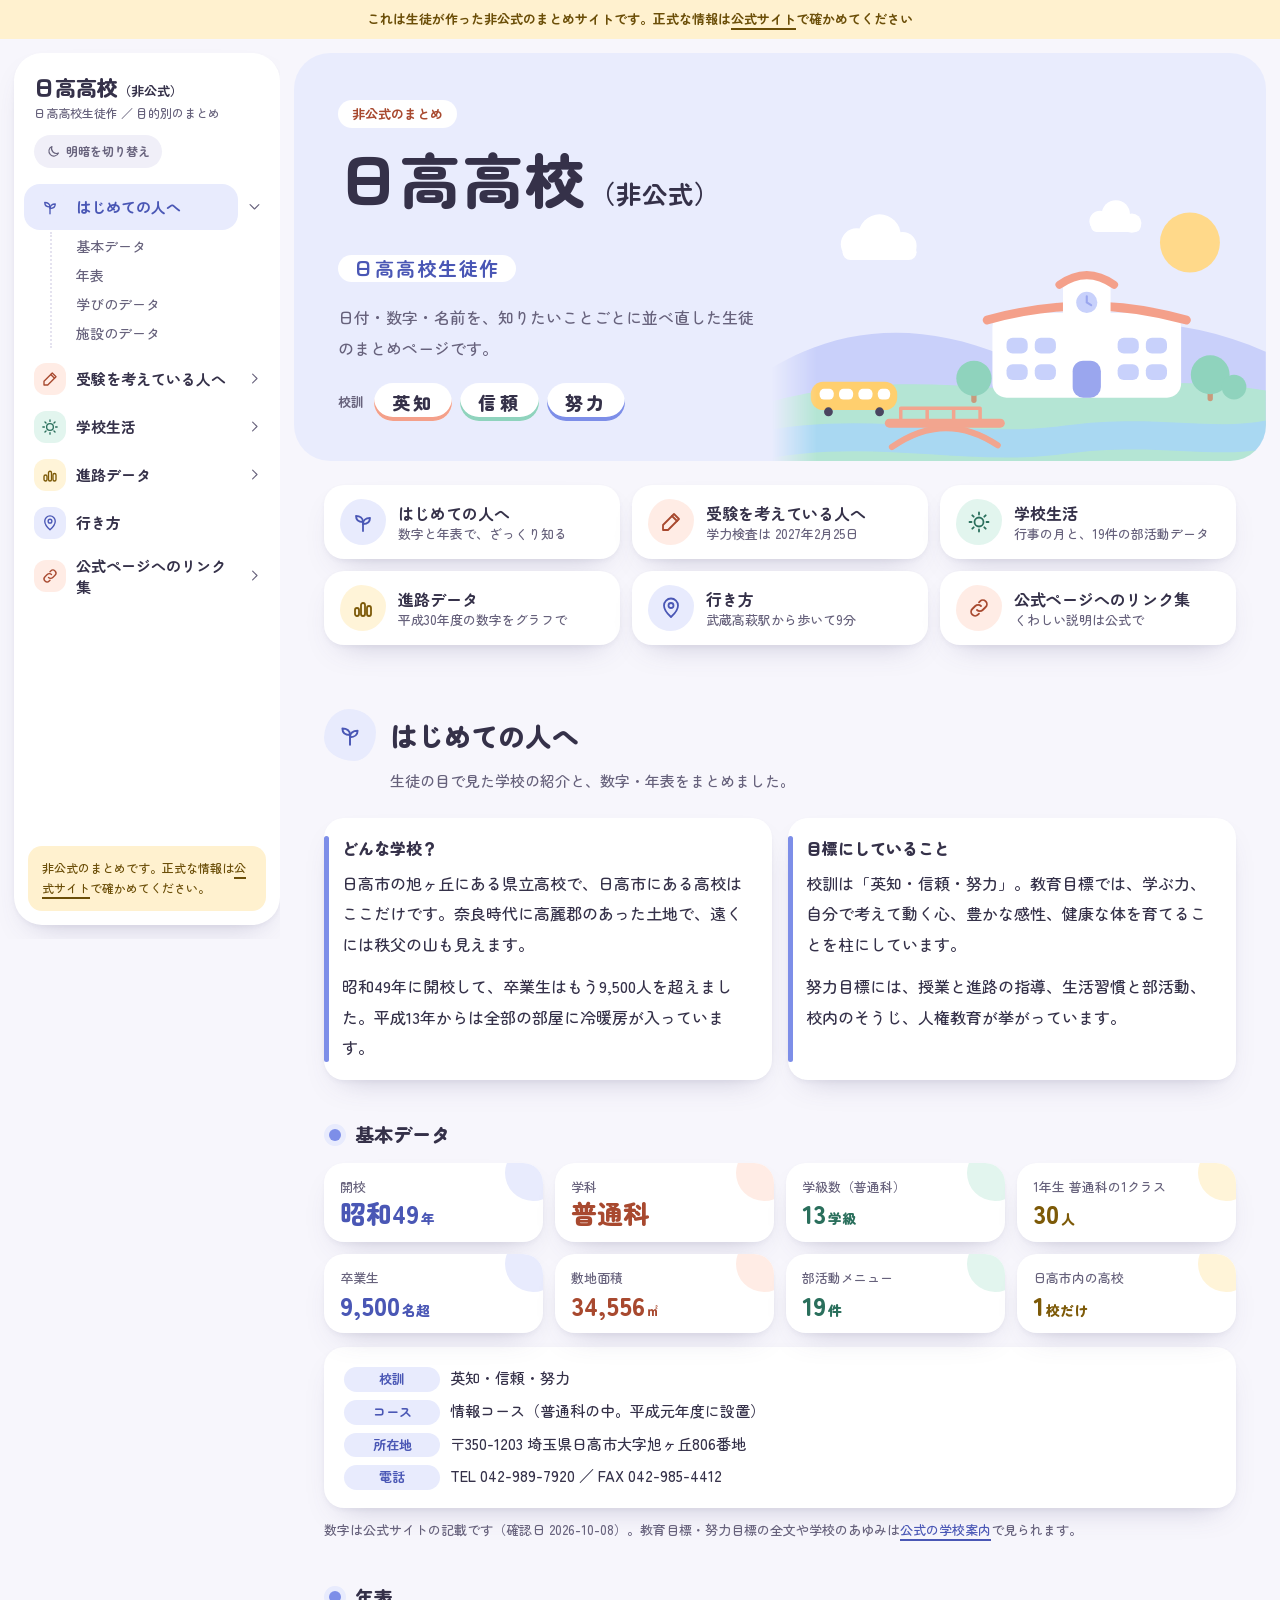
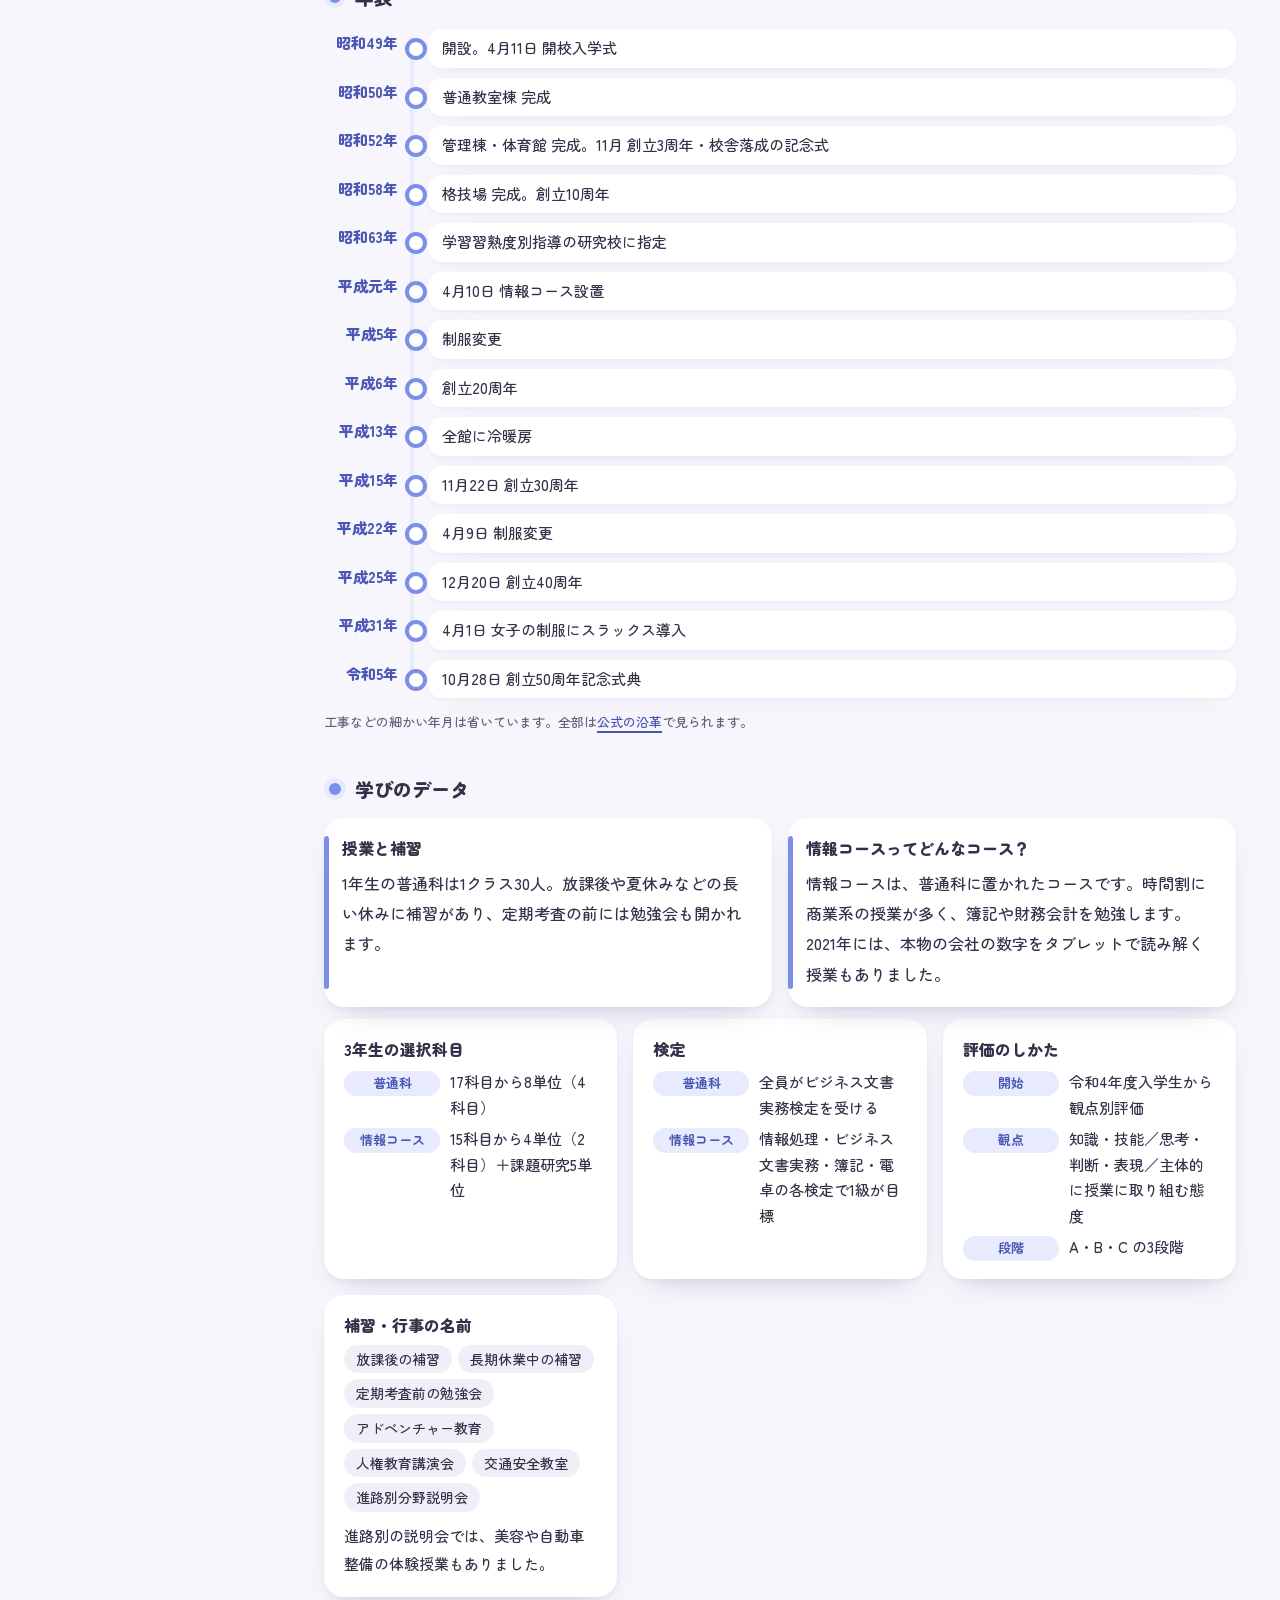
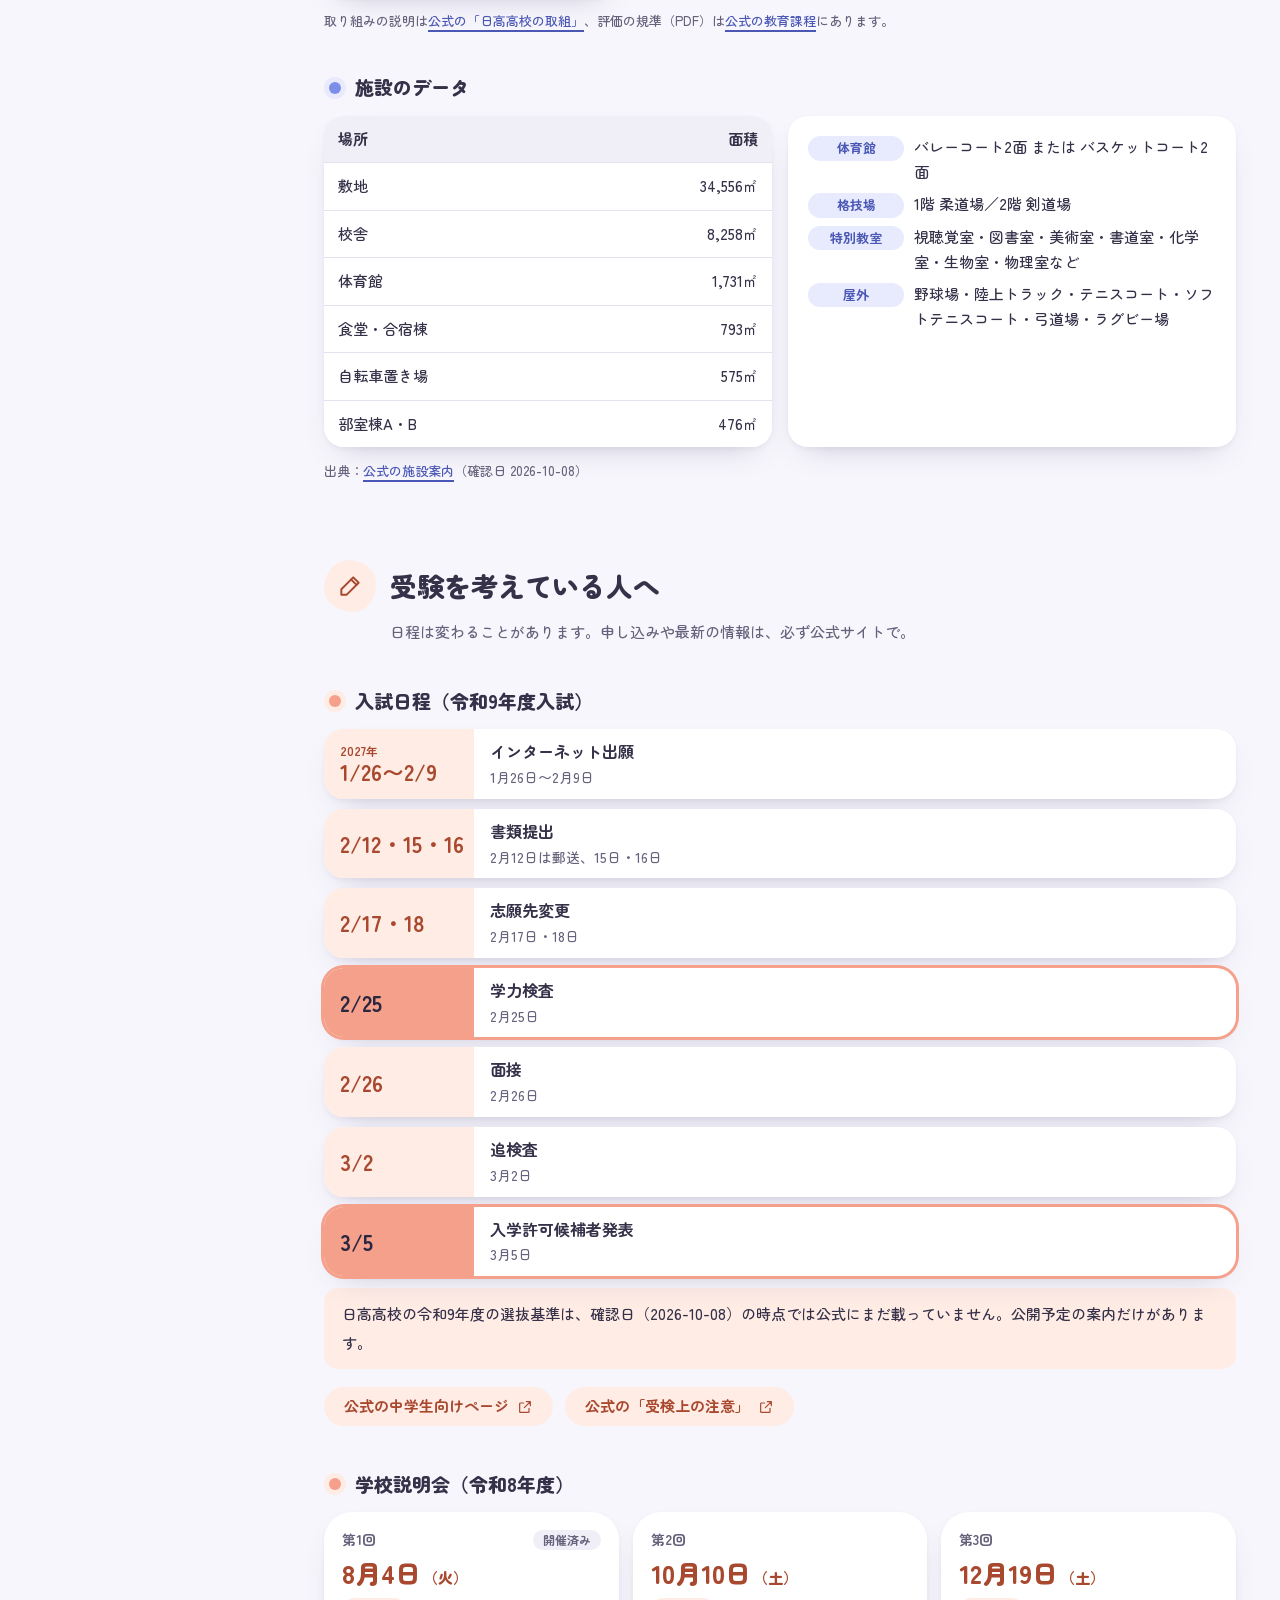
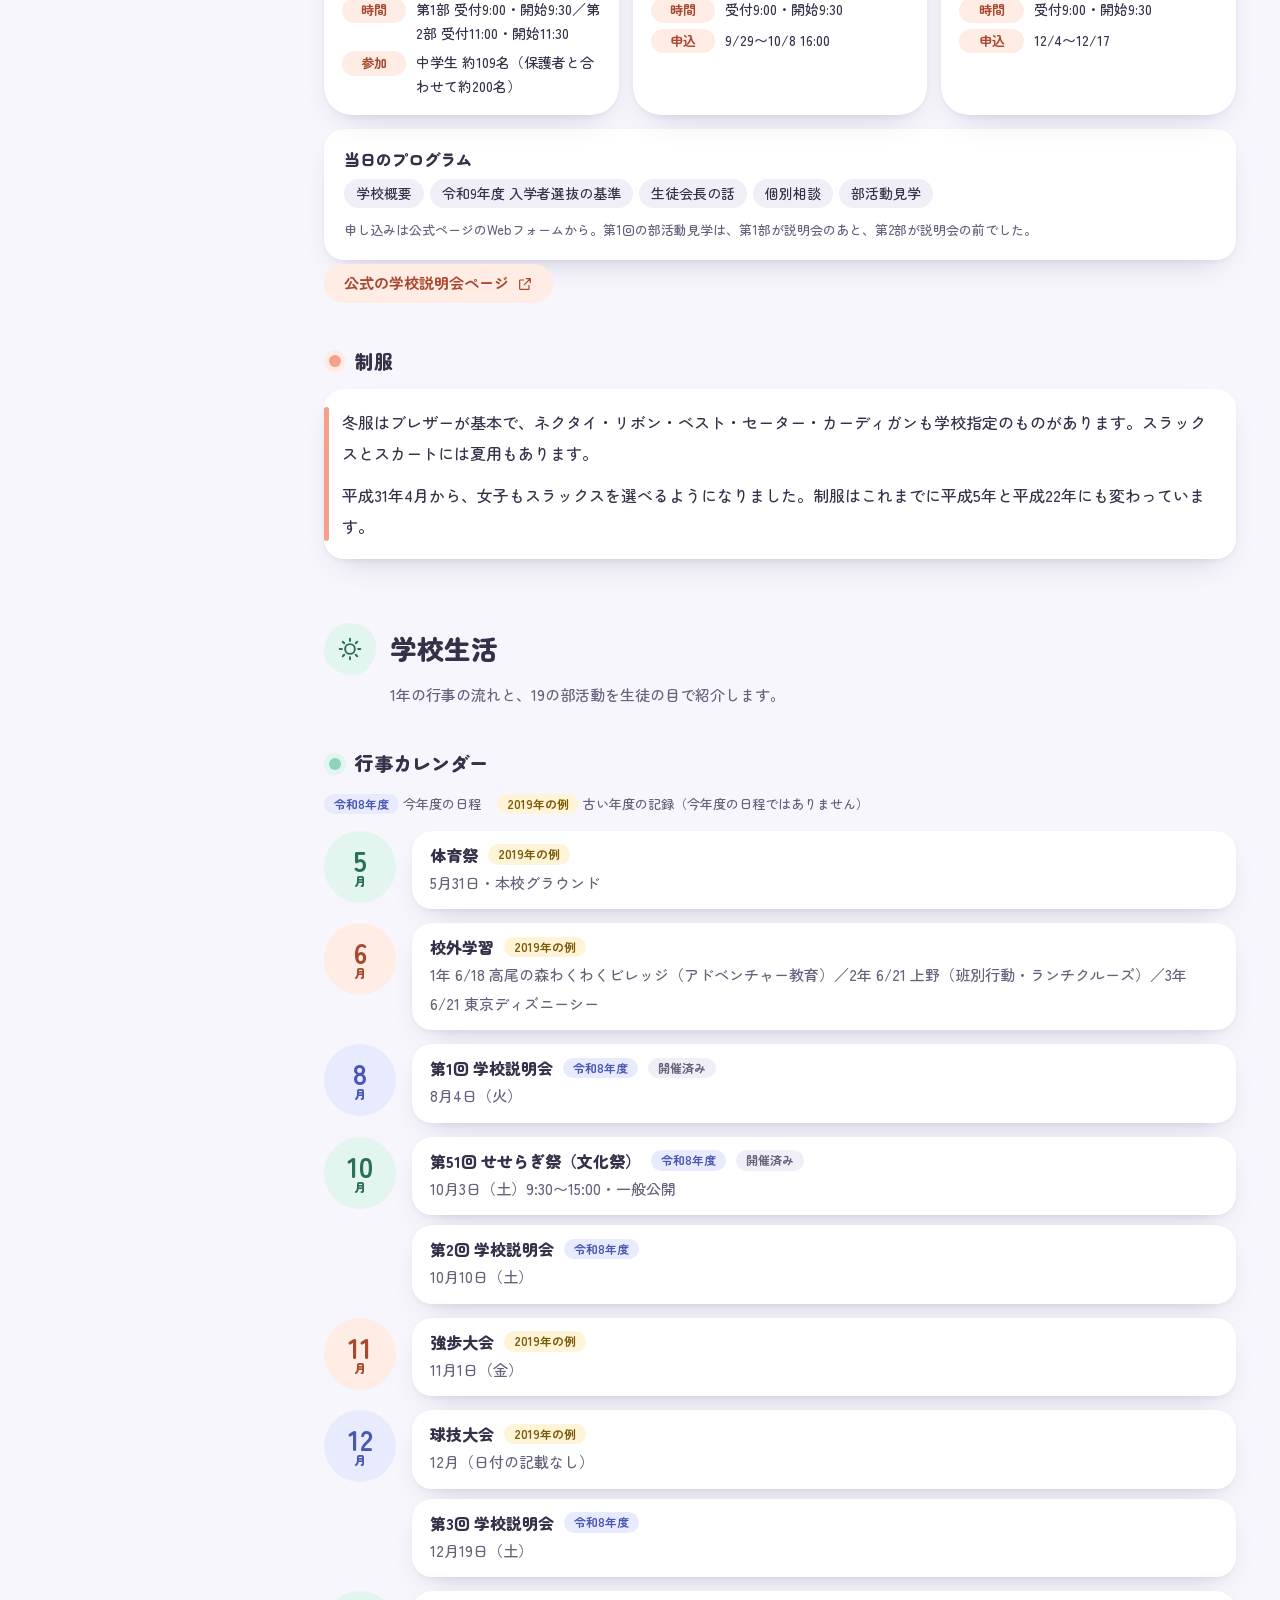
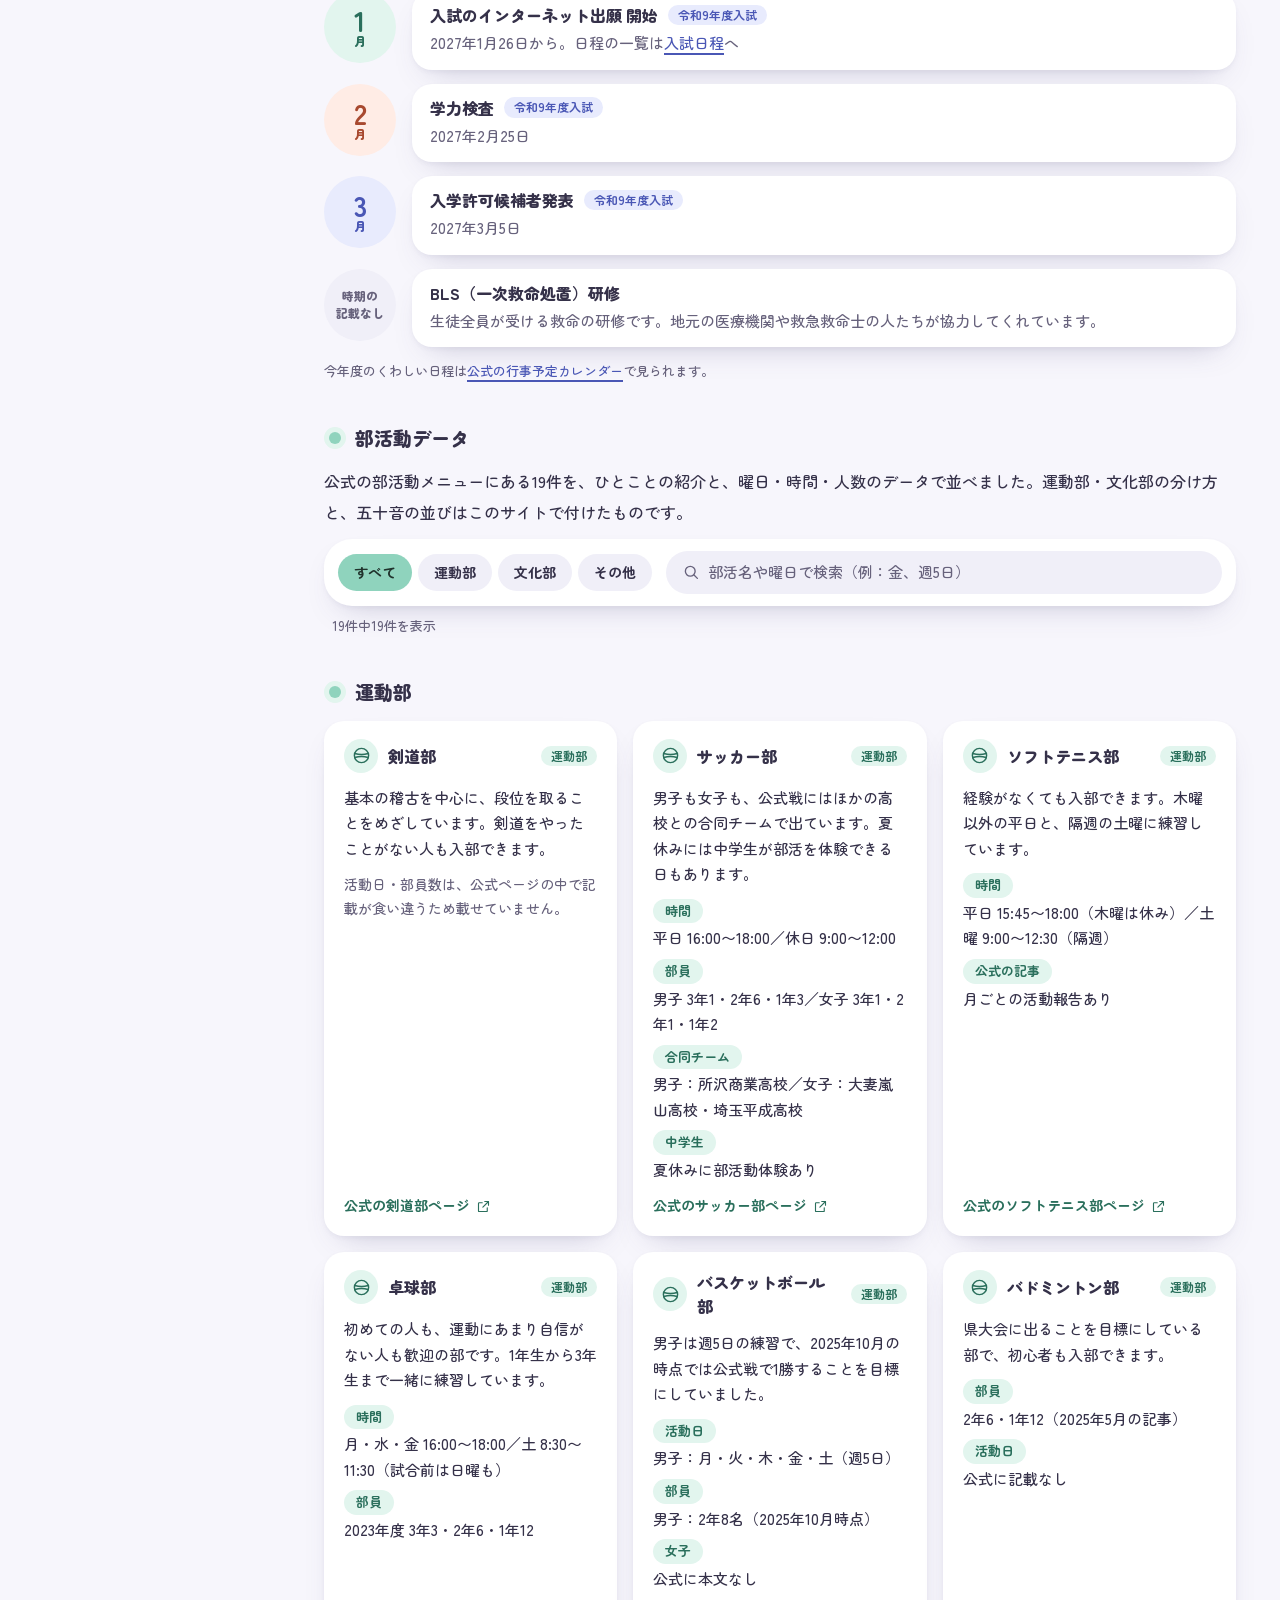
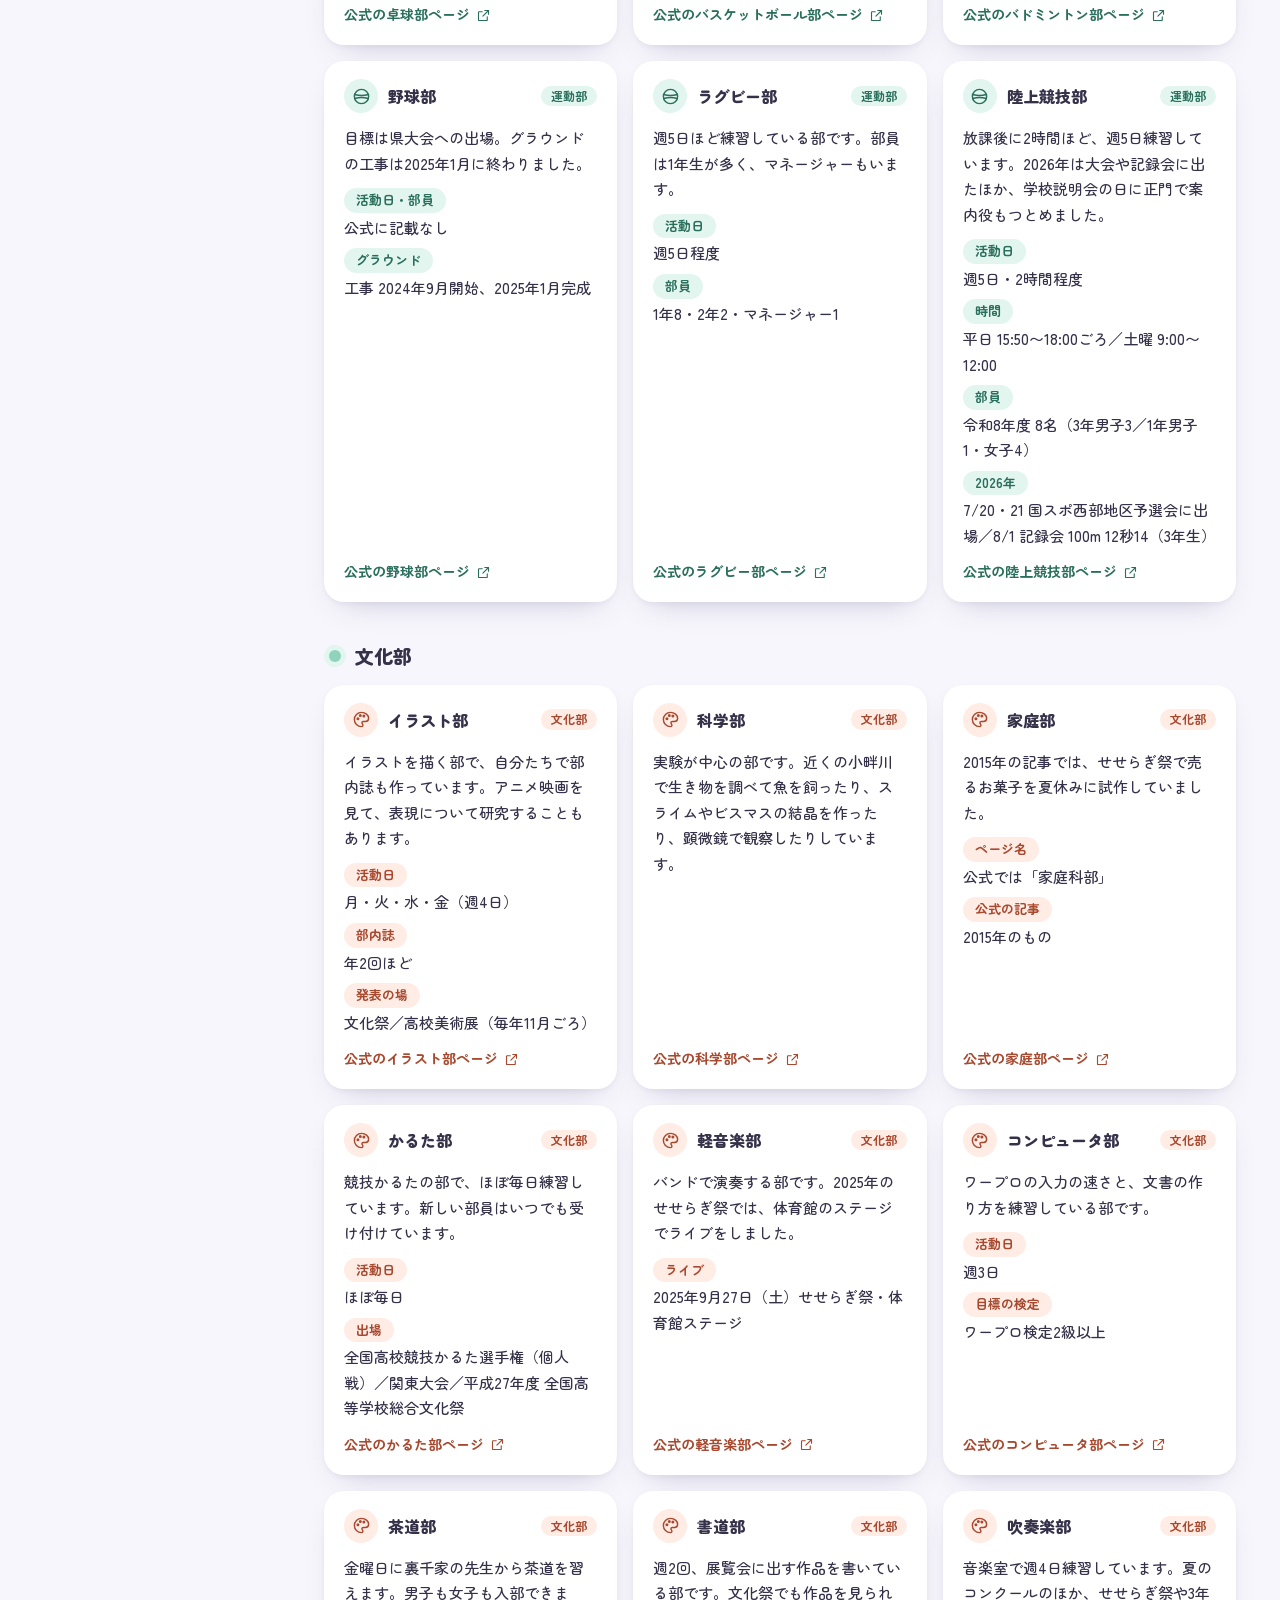
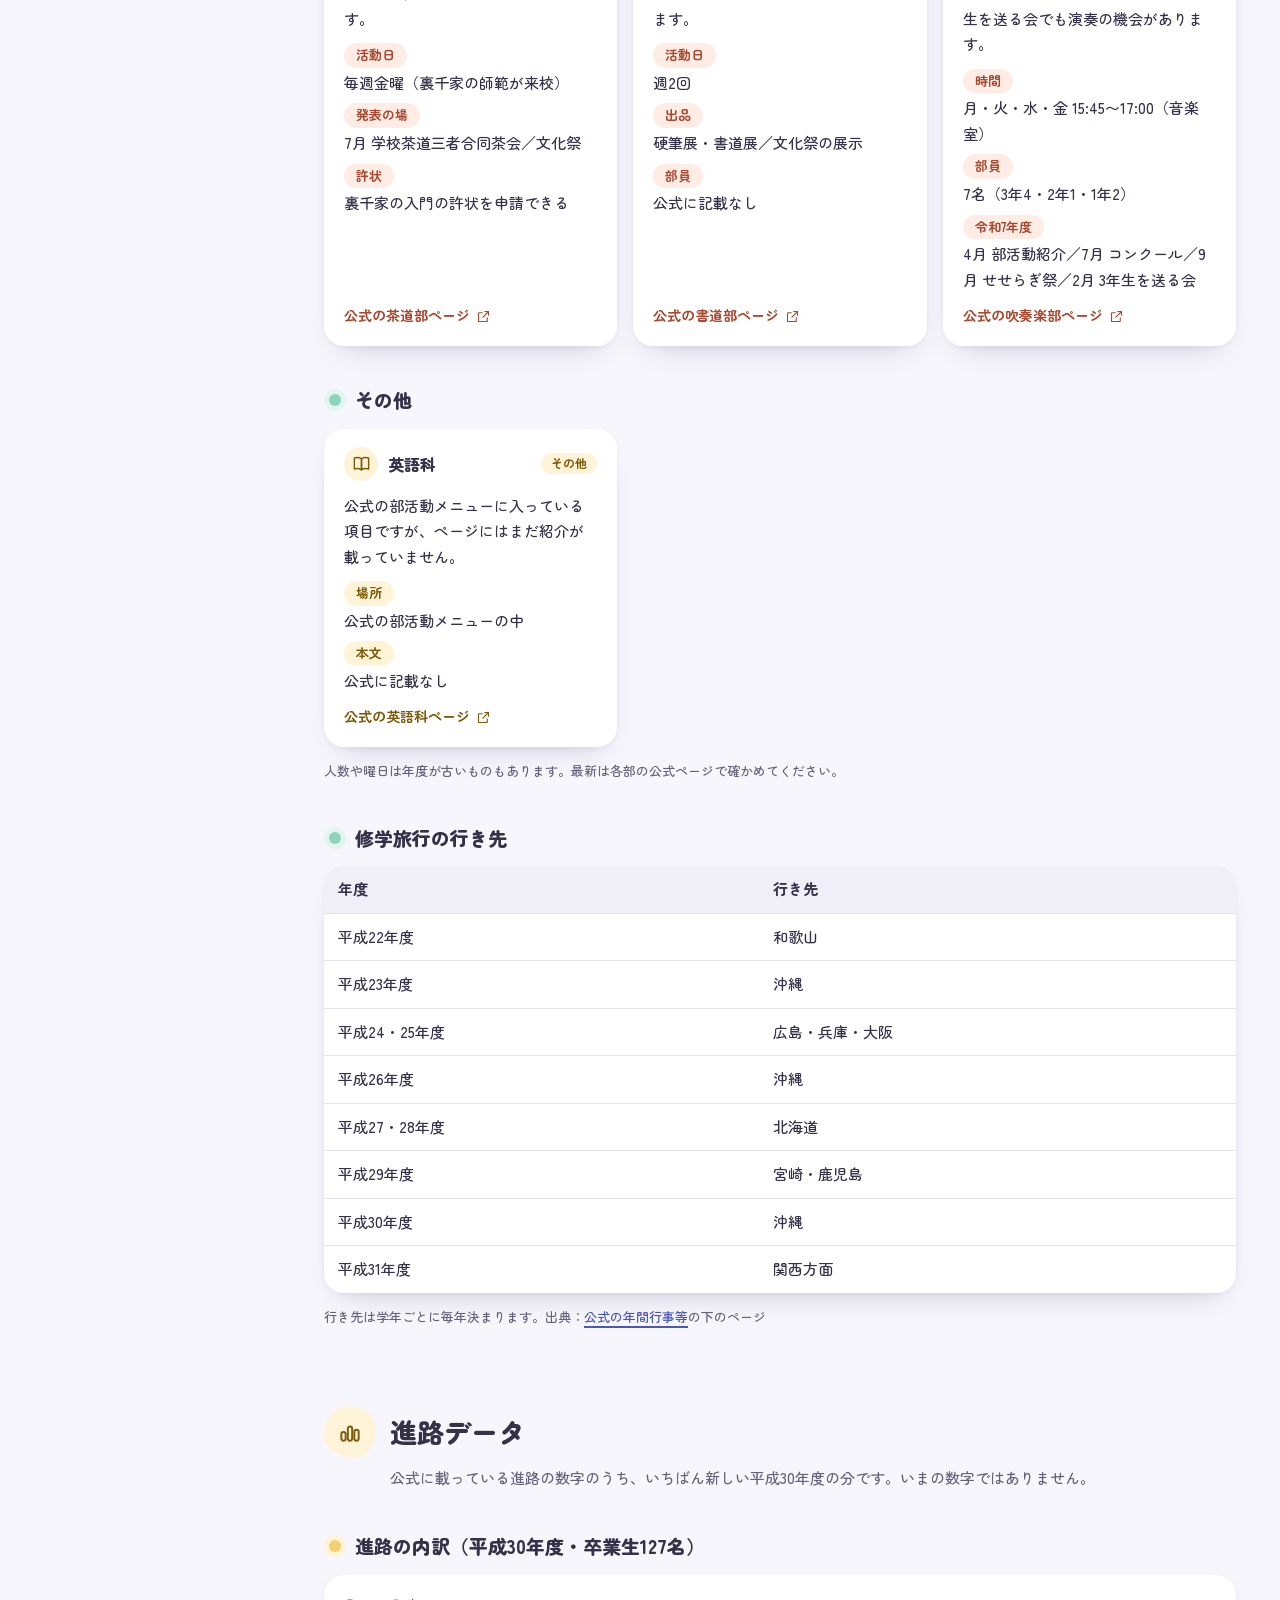
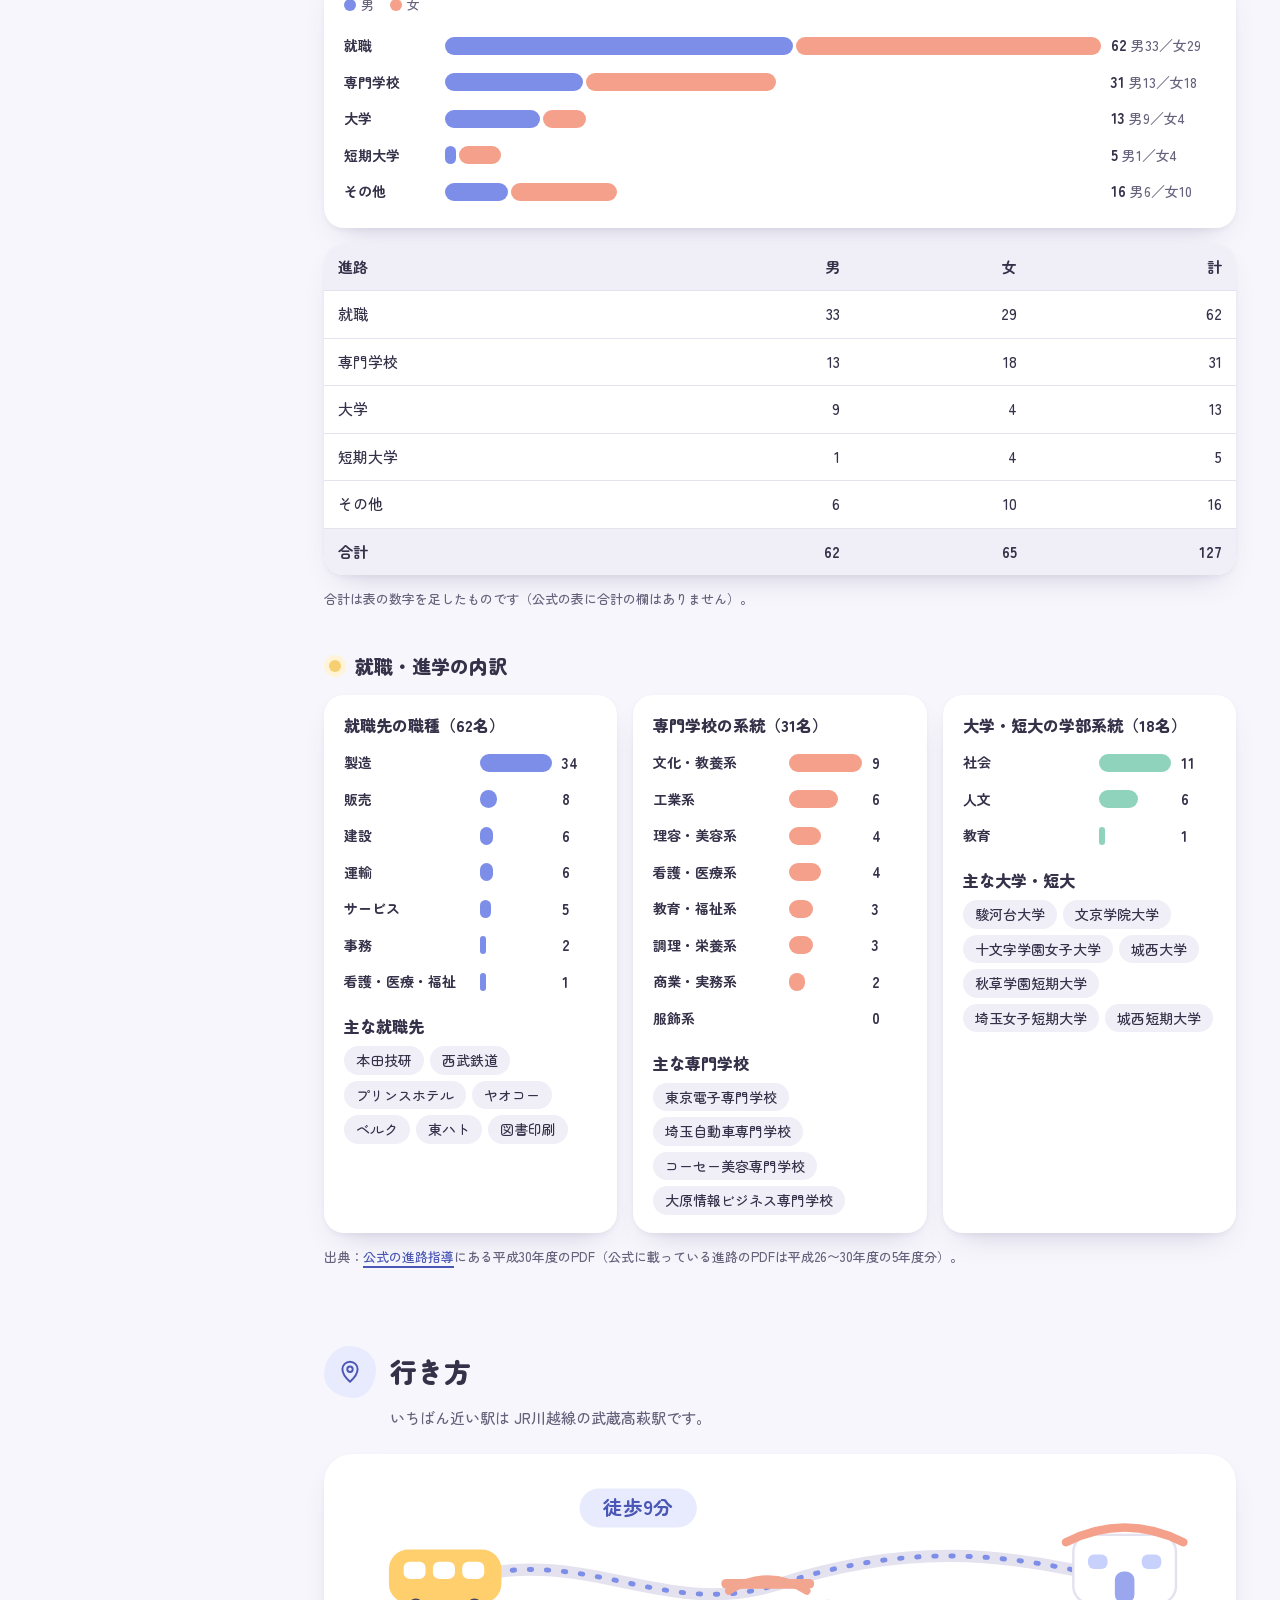
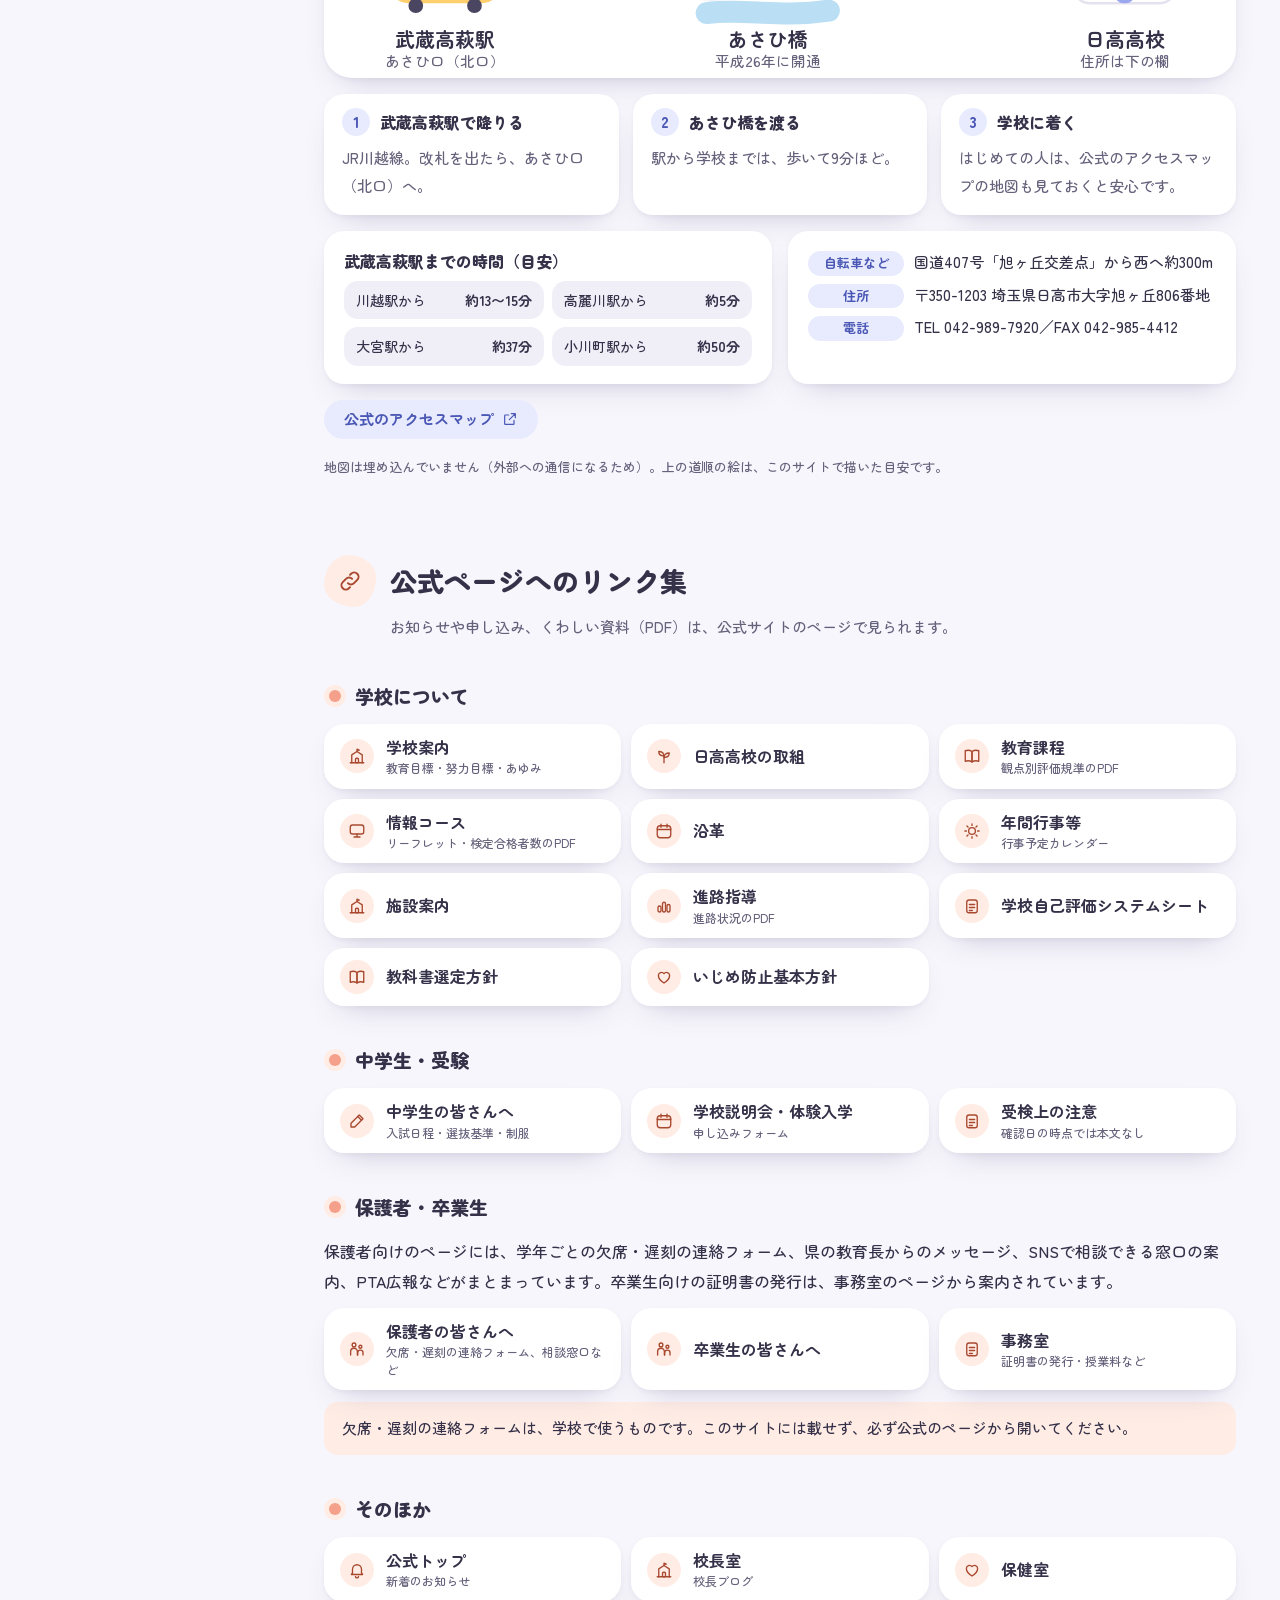
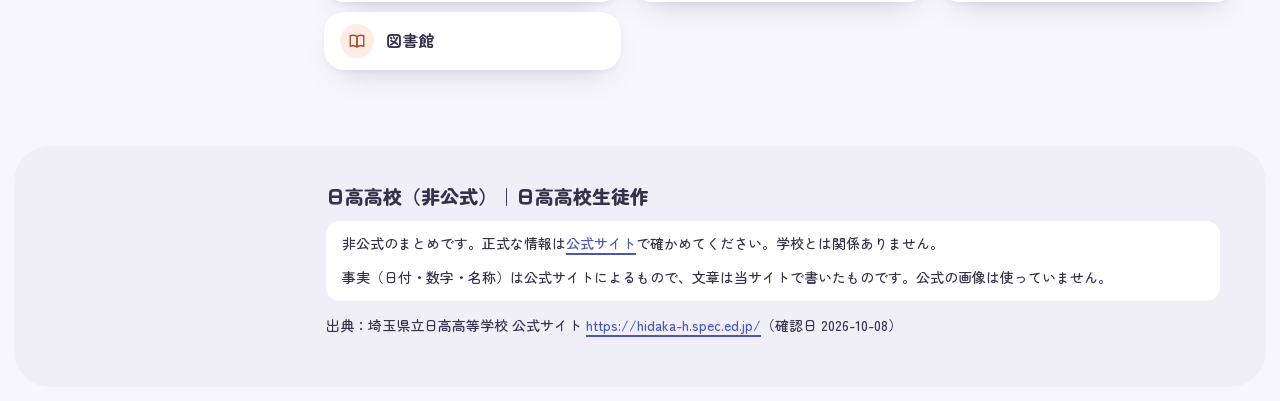
==== index.html @ 39a32fe1 "日高高校（非公式）サイトを公開" ====
<!DOCTYPE html>
<html lang="ja">
<head>
<meta charset="utf-8">
<meta name="viewport" content="width=device-width, initial-scale=1">
<title>日高高校（非公式）｜日高高校生徒作</title>
<meta name="description" content="埼玉県立日高高校について、生徒が公表されている情報（日付・数字・名称）をもとにまとめた非公式サイトです。入試日程・学校説明会・行事・部活動・進路・行き方。正式な情報は公式サイトをご覧ください。">
<meta property="og:title" content="日高高校（非公式）｜日高高校生徒作">
<meta property="og:description" content="生徒が作った日高高校の非公式まとめサイト。正式な情報は公式サイトへ。">
<meta property="og:type" content="website">
<link rel="preconnect" href="https://fonts.googleapis.com">
<link rel="preconnect" href="https://fonts.gstatic.com" crossorigin>
<link rel="stylesheet" href="https://fonts.googleapis.com/css2?family=Zen+Maru+Gothic:wght@500;700;900&display=swap">
<style>
:root {
  --bg: #f7f6fc;
  --surface: #ffffff;
  --surface-2: #f0eff8;
  --ink: #353149;
  --ink-soft: #67627c;
  --line: #e4e2ef;
  --peri: #7d8ee8;
  --peri-soft: #e8ebfd;
  --peri-deep: #4a57b5;
  --peach: #f4a08a;
  --peach-soft: #ffece5;
  --peach-deep: #a8492f;
  --mint: #8fd3bd;
  --mint-soft: #e2f5ee;
  --mint-deep: #2a6f5c;
  --butter: #f6cf72;
  --butter-soft: #fff4d8;
  --butter-deep: #7d5a08;
  --hero-bg: #e9ecfd;
  --notice-bg: #fff1cf;
  --notice-ink: #6b4e08;
  --il-sun: #ffd98a;
  --il-cloud: #ffffff;
  --il-hill2: #c9d0fa;
  --il-hill1: #b4e5d4;
  --il-school: #ffffff;
  --il-roof: #f4a08a;
  --il-window: #c8d1fb;
  --il-door: #9aa6ee;
  --il-water: #a9d8f2;
  --il-bridge: #f2a58f;
  --il-tree: #8fd3bd;
  --il-trunk: #c99a7c;
  --il-train: #ffcf6e;
  --il-line: #4a4560;
  --bar-a: #7d8ee8;
  --bar-b: #f4a08a;
  --shadow: 0 2px 4px rgba(74, 70, 120, .05), 0 14px 32px -18px rgba(74, 70, 120, .35);
  --r-lg: 28px;
  --r-md: 20px;
  --r-sm: 14px;
  --side-w: 280px;
  --maru: "Zen Maru Gothic", "Hiragino Maru Gothic ProN", "Hiragino Sans", "Yu Gothic UI", "Yu Gothic", Meiryo, sans-serif;
}
@media (prefers-color-scheme: dark) {
  :root:not([data-theme="light"]) {
    --bg: #1c1a26;
    --surface: #262332;
    --surface-2: #2f2c3d;
    --ink: #ece9f5;
    --ink-soft: #b3aec6;
    --line: #3b3750;
    --peri: #9aa7f5;
    --peri-soft: #2e3152;
    --peri-deep: #bcc4ff;
    --peach: #f0a892;
    --peach-soft: #43302d;
    --peach-deep: #ffbfac;
    --mint: #86ccb5;
    --mint-soft: #233d37;
    --mint-deep: #9fe2cc;
    --butter: #e9c46a;
    --butter-soft: #3e3622;
    --butter-deep: #f2d590;
    --hero-bg: #2a2a44;
    --notice-bg: #3e3622;
    --notice-ink: #f2d590;
    --il-sun: #f3e2a8;
    --il-cloud: #4a4766;
    --il-hill2: #3d4170;
    --il-hill1: #2f5a50;
    --il-school: #e9e6f5;
    --il-roof: #d98f7c;
    --il-window: #f6dc8c;
    --il-door: #7884cf;
    --il-water: #3c6d8c;
    --il-bridge: #d98f7c;
    --il-tree: #4f9a83;
    --il-trunk: #8d6b58;
    --il-train: #e2b75a;
    --il-line: #1c1a26;
    --bar-a: #9aa7f5;
    --bar-b: #f0a892;
    --shadow: 0 2px 4px rgba(0, 0, 0, .2), 0 14px 32px -18px rgba(0, 0, 0, .7);
  }
}
:root[data-theme="dark"] {
  --bg: #1c1a26;
  --surface: #262332;
  --surface-2: #2f2c3d;
  --ink: #ece9f5;
  --ink-soft: #b3aec6;
  --line: #3b3750;
  --peri: #9aa7f5;
  --peri-soft: #2e3152;
  --peri-deep: #bcc4ff;
  --peach: #f0a892;
  --peach-soft: #43302d;
  --peach-deep: #ffbfac;
  --mint: #86ccb5;
  --mint-soft: #233d37;
  --mint-deep: #9fe2cc;
  --butter: #e9c46a;
  --butter-soft: #3e3622;
  --butter-deep: #f2d590;
  --hero-bg: #2a2a44;
  --notice-bg: #3e3622;
  --notice-ink: #f2d590;
  --il-sun: #f3e2a8;
  --il-cloud: #4a4766;
  --il-hill2: #3d4170;
  --il-hill1: #2f5a50;
  --il-school: #e9e6f5;
  --il-roof: #d98f7c;
  --il-window: #f6dc8c;
  --il-door: #7884cf;
  --il-water: #3c6d8c;
  --il-bridge: #d98f7c;
  --il-tree: #4f9a83;
  --il-trunk: #8d6b58;
  --il-train: #e2b75a;
  --il-line: #1c1a26;
  --bar-a: #9aa7f5;
  --bar-b: #f0a892;
  --shadow: 0 2px 4px rgba(0, 0, 0, .2), 0 14px 32px -18px rgba(0, 0, 0, .7);
}
* { box-sizing: border-box; }
html { scroll-behavior: smooth; -webkit-text-size-adjust: 100%; }
body {
  margin: 0;
  background: var(--bg);
  color: var(--ink);
  font-family: var(--maru);
  font-weight: 500;
  line-height: 1.9;
  font-size: 16px;
  overflow-wrap: anywhere;
  overflow-x: hidden;
}
a { color: var(--peri-deep); text-underline-offset: 4px; text-decoration-thickness: 1.5px; }
a:focus-visible, button:focus-visible, input:focus-visible { outline: 3px solid var(--peri); outline-offset: 3px; border-radius: 10px; }
svg.i { width: 1em; height: 1em; flex: none; fill: none; stroke: currentColor; stroke-width: 1.8; stroke-linecap: round; stroke-linejoin: round; }
.sr { position: absolute; width: 1px; height: 1px; overflow: hidden; clip: rect(0 0 0 0); white-space: nowrap; }

/* 色の組（セクションごと） */
.tone-a { --t: var(--peri); --t-soft: var(--peri-soft); --t-deep: var(--peri-deep); }
.tone-b { --t: var(--peach); --t-soft: var(--peach-soft); --t-deep: var(--peach-deep); }
.tone-c { --t: var(--mint); --t-soft: var(--mint-soft); --t-deep: var(--mint-deep); }
.tone-d { --t: var(--butter); --t-soft: var(--butter-soft); --t-deep: var(--butter-deep); }

/* 非公式の帯 */
.notice { background: var(--notice-bg); color: var(--notice-ink); font-size: 13px; line-height: 1.6; padding: 9px 16px; text-align: center; font-weight: 700; }
.notice a { color: inherit; }

/* スマホの上部バー */
.topbar { display: none; position: sticky; top: 0; z-index: 40; background: var(--surface); color: var(--ink); align-items: center; gap: 10px; padding: 8px 16px; box-shadow: var(--shadow); border-radius: 0 0 20px 20px; }
.topbar .name { font-weight: 900; font-size: 17px; flex: 1; min-width: 0; white-space: nowrap; overflow: hidden; text-overflow: ellipsis; color: inherit; text-decoration: none; }
.menu-btn { display: inline-flex; align-items: center; gap: 6px; border: 0; background: var(--peri-soft); color: var(--peri-deep); border-radius: 999px; font: inherit; font-size: 14px; font-weight: 700; padding: 6px 14px; cursor: pointer; }
.menu-btn svg.i { width: 18px; height: 18px; }
.theme { flex: none; border: 0; background: var(--surface-2); color: var(--ink-soft); border-radius: 999px; font: inherit; font-size: 12px; font-weight: 700; padding: 5px 12px; cursor: pointer; display: inline-flex; align-items: center; gap: 5px; }
.theme svg.i { width: 15px; height: 15px; }

/* 全体の枠 */
.layout { display: grid; grid-template-columns: var(--side-w) minmax(0, 1fr); align-items: start; }

/* 左のメニュー */
.side { position: sticky; top: 0; height: 100vh; overflow-y: auto; padding: 14px 0 14px 14px; display: flex; flex-direction: column; scrollbar-width: thin; }
.side-in { background: var(--surface); border-radius: var(--r-lg); box-shadow: var(--shadow); display: flex; flex-direction: column; min-height: 100%; }
.side-head { padding: 20px 18px 12px 20px; display: flex; align-items: flex-start; gap: 10px; }
.side-head .home { flex: 1; color: var(--ink); text-decoration: none; line-height: 1.35; }
.side-head .home b { display: block; font-size: 21px; font-weight: 900; }
.side-head .home b small { font-size: 13px; font-weight: 700; }
.side-head .home span { font-size: 12px; color: var(--ink-soft); }
.side-close { display: none; border: 0; background: var(--surface-2); color: var(--ink); cursor: pointer; padding: 6px; border-radius: 999px; }
.side-close svg.i { width: 20px; height: 20px; }
.side-theme { padding: 0 20px 10px; }
.snav { padding: 4px 10px 16px; flex: 1; }
.snav ul { list-style: none; margin: 0; padding: 0; }
.grp { margin: 2px 0; }
.grp-row { display: flex; align-items: center; border-radius: 16px; }
.grp-row > a { flex: 1; display: flex; align-items: center; gap: 10px; padding: 7px 10px; color: var(--ink); text-decoration: none; font-weight: 700; font-size: 15px; border-radius: 16px; line-height: 1.4; }
.grp-row > a .dot { width: 32px; height: 32px; border-radius: 12px; display: grid; place-items: center; background: var(--t-soft); color: var(--t-deep); flex: none; }
.grp-row > a .dot svg.i { width: 18px; height: 18px; }
.grp-row > a:hover { background: var(--surface-2); }
.grp.cur > .grp-row > a { background: var(--surface-2); }
.grp .grp-row > a.on { background: var(--t-soft); color: var(--t-deep); }
.tg { flex: none; width: 32px; height: 32px; display: grid; place-items: center; border: 0; background: transparent; color: var(--ink-soft); cursor: pointer; border-radius: 999px; }
.tg:hover { background: var(--surface-2); }
.tg svg.i { width: 15px; height: 15px; transition: transform .2s; }
.tg[aria-expanded="true"] svg.i { transform: rotate(90deg); }
.sub { margin: 2px 0 8px 26px !important; padding-left: 12px !important; border-left: 2px dotted var(--line); }
.sub[hidden] { display: none; }
.sub a { display: block; padding: 4px 12px; font-size: 14px; color: var(--ink-soft); text-decoration: none; border-radius: 999px; line-height: 1.5; }
.sub a:hover { background: var(--surface-2); color: var(--ink); }
.sub a.on { background: var(--t-soft); color: var(--t-deep); font-weight: 700; }
.side-foot { margin: 0 14px 14px; padding: 12px 14px; font-size: 12px; color: var(--notice-ink); background: var(--notice-bg); border-radius: var(--r-sm); line-height: 1.7; }
.side-foot a { color: inherit; }
.scrim { display: none; }

/* ヒーロー */
.hero { margin: 14px 14px 0; background: var(--hero-bg); border-radius: 36px; position: relative; overflow: hidden; display: grid; grid-template-columns: minmax(0, 1fr) minmax(0, 1.05fr); align-items: end; gap: 8px; }
.hero-in { padding: 44px 0 40px 44px; position: relative; z-index: 1; }
.hero .chip { display: inline-flex; align-items: center; gap: 6px; background: var(--surface); color: var(--peach-deep); border-radius: 999px; padding: 2px 14px; font-weight: 700; font-size: 13px; margin: 0 0 14px; }
.hero h1 { margin: 0; font-size: clamp(36px, 5.4vw, 60px); line-height: 1.2; letter-spacing: .04em; font-weight: 900; }
.hero h1 small { font-size: .42em; font-weight: 700; letter-spacing: .04em; margin-left: .1em; }
.hero h1 .by { display: inline-block; font-size: clamp(15px, 1.9vw, 19px); font-weight: 700; letter-spacing: .1em; margin: 12px 0 0; padding: 2px 16px; border-radius: 999px; background: var(--surface); color: var(--peri-deep); }
.hero p.lead { margin: 16px 0 0; font-size: 16px; max-width: 26em; color: var(--ink-soft); }
.motto { display: flex; flex-wrap: wrap; align-items: center; gap: 8px; margin: 20px 0 0; padding: 0; list-style: none; }
.motto .lbl { font-size: 13px; font-weight: 700; color: var(--ink-soft); margin-right: 2px; }
.motto li.w { background: var(--surface); border-radius: 999px; padding: 2px 18px; font-weight: 900; font-size: 18px; letter-spacing: .18em; color: var(--ink); }
.motto li.w:nth-child(2) { box-shadow: inset 0 -4px 0 var(--peach); }
.motto li.w:nth-child(3) { box-shadow: inset 0 -4px 0 var(--mint); }
.motto li.w:nth-child(4) { box-shadow: inset 0 -4px 0 var(--peri); }
.hero-art { display: block; width: 100%; height: auto; align-self: end; -webkit-mask-image: linear-gradient(to right, transparent, #000 9%); mask-image: linear-gradient(to right, transparent, #000 9%); }
@media (max-width: 1180px) { .hero-art { -webkit-mask-image: none; mask-image: none; } }

/* 目的からさがす */
.finder { display: grid; gap: 12px; grid-template-columns: repeat(3, minmax(0, 1fr)); margin: 24px 0 0; padding: 0; list-style: none; }
.finder a { display: flex; align-items: center; gap: 12px; height: 100%; background: var(--surface); border-radius: var(--r-md); padding: 14px 16px; text-decoration: none; color: var(--ink); box-shadow: var(--shadow); }
.finder a:hover { background: var(--t-soft); }
.finder .fi { width: 46px; height: 46px; border-radius: 46% 54% 50% 50% / 55% 45% 55% 45%; display: grid; place-items: center; background: var(--t-soft); color: var(--t-deep); flex: none; }
.finder .fi svg.i { width: 24px; height: 24px; }
.finder b { display: block; font-size: 16px; line-height: 1.4; }
.finder span span { display: block; font-size: 13px; color: var(--ink-soft); line-height: 1.5; font-weight: 500; }

/* 本文 */
.content { padding: 0 44px 64px; max-width: 1000px; }
section.block { padding-top: 64px; scroll-margin-top: 12px; }
h2 { display: flex; align-items: center; gap: 14px; margin: 0 0 6px; font-size: 27px; line-height: 1.4; font-weight: 900; }
h2 .ic { width: 52px; height: 52px; border-radius: 48% 52% 42% 58% / 56% 44% 56% 44%; background: var(--t-soft); color: var(--t-deep); display: grid; place-items: center; flex: none; }
h2 .ic svg.i { width: 26px; height: 26px; }
.sec-lead { margin: 0 0 22px 66px; color: var(--ink-soft); font-size: 15px; }
h3 { display: flex; align-items: center; gap: 10px; margin: 40px 0 14px; font-size: 19px; line-height: 1.5; font-weight: 900; scroll-margin-top: 12px; }
h3::before { content: ""; width: 12px; height: 12px; border-radius: 50%; background: var(--t); box-shadow: 0 0 0 5px var(--t-soft); flex: none; margin: 0 4px 0 5px; }
h4 { margin: 0 0 8px; font-size: 16px; line-height: 1.5; font-weight: 900; }
p { margin: 0 0 12px; }
.card { background: var(--surface); border-radius: var(--r-md); padding: 18px 20px; box-shadow: var(--shadow); }
.card > :last-child { margin-bottom: 0; }
.grid { display: grid; gap: 16px; grid-template-columns: repeat(auto-fit, minmax(min(100%, 260px), 1fr)); margin: 0 0 12px; }
.note { background: var(--t-soft); color: var(--ink); border-radius: var(--r-sm); padding: 12px 18px; font-size: 15px; margin: 0 0 14px; }
.src { font-size: 13px; color: var(--ink-soft); margin-top: 10px; }
.btn { display: inline-flex; align-items: center; gap: 8px; background: var(--t-soft); color: var(--t-deep); font-weight: 700; padding: 8px 20px; border-radius: 999px; text-decoration: none; margin: 4px 8px 4px 0; line-height: 1.5; font-size: 15px; }
.btn:hover { background: var(--t); color: #2b2740; }
.btn svg.i { width: 16px; height: 16px; }
.tag { display: inline-block; font-size: 12px; font-weight: 700; line-height: 1.7; padding: 0 10px; border-radius: 999px; white-space: nowrap; }
.tag.now { background: var(--peri-soft); color: var(--peri-deep); }
.tag.past { background: var(--butter-soft); color: var(--butter-deep); }
.tag.done { background: var(--surface-2); color: var(--ink-soft); }
.chips { display: flex; flex-wrap: wrap; gap: 6px; margin: 0; padding: 0; list-style: none; }
.chips li { background: var(--surface-2); border-radius: 999px; padding: 1px 12px; font-size: 14px; }
table { width: 100%; border-collapse: separate; border-spacing: 0; background: var(--surface); font-size: 15px; }
th, td { border-bottom: 1px solid var(--line); padding: 9px 14px; text-align: left; vertical-align: top; }
tr:last-child > * { border-bottom: 0; }
th { background: var(--surface-2); font-weight: 700; }
td.n, th.n { text-align: right; font-variant-numeric: tabular-nums; }
.tablewrap { overflow-x: auto; margin-bottom: 12px; border-radius: var(--r-md); box-shadow: var(--shadow); }

/* 基本データ */
.facts-grid { display: grid; gap: 12px; grid-template-columns: repeat(4, minmax(0, 1fr)); margin: 0 0 8px; padding: 0; list-style: none; }
.facts-grid li { background: var(--surface); border-radius: var(--r-md); padding: 14px 16px 12px; box-shadow: var(--shadow); position: relative; overflow: hidden; }
.facts-grid li::after { content: ""; position: absolute; right: -18px; top: -18px; width: 56px; height: 56px; border-radius: 50%; background: var(--t-soft); }
.facts-grid .k { display: block; font-size: 13px; color: var(--ink-soft); line-height: 1.5; position: relative; z-index: 1; }
.facts-grid .v { display: block; font-size: 26px; font-weight: 900; line-height: 1.3; color: var(--t-deep); font-variant-numeric: tabular-nums; position: relative; z-index: 1; }
.facts-grid .v small { font-size: 14px; margin-left: 2px; }
.facts-grid li:nth-child(4n+2) { --t-soft: var(--peach-soft); --t-deep: var(--peach-deep); }
.facts-grid li:nth-child(4n+3) { --t-soft: var(--mint-soft); --t-deep: var(--mint-deep); }
.facts-grid li:nth-child(4n+4) { --t-soft: var(--butter-soft); --t-deep: var(--butter-deep); }

/* 年表 */
.timeline { list-style: none; margin: 0 0 12px; padding: 4px 0 0; display: grid; gap: 10px; position: relative; }
.timeline::before { content: ""; position: absolute; left: 86px; top: 12px; bottom: 12px; width: 4px; border-radius: 4px; background: var(--t-soft); }
.timeline li { display: grid; grid-template-columns: 74px minmax(0, 1fr); gap: 30px; align-items: start; position: relative; }
.timeline li::before { content: ""; position: absolute; left: 81px; top: 9px; width: 14px; height: 14px; border-radius: 50%; background: var(--surface); border: 4px solid var(--t); }
.timeline .y { font-weight: 900; color: var(--t-deep); text-align: right; line-height: 1.9; font-size: 15px; }
.timeline .e { background: var(--surface); border-radius: var(--r-sm); padding: 5px 14px; box-shadow: var(--shadow); font-size: 15px; }

/* 項目と値の一覧 */
dl.kv { margin: 0; display: grid; gap: 6px; }
dl.kv > div { display: grid; grid-template-columns: 6em minmax(0, 1fr); gap: 10px; align-items: baseline; }
dl.kv dt { font-size: 13px; font-weight: 700; color: var(--t-deep); background: var(--t-soft); border-radius: 999px; padding: 0 10px; text-align: center; line-height: 1.9; }
dl.kv dd { margin: 0; font-size: 15px; line-height: 1.7; }

/* 年間行事：月ごと */
.months { list-style: none; margin: 0 0 12px; padding: 0; display: grid; gap: 14px; }
.months > li { display: grid; grid-template-columns: 72px minmax(0, 1fr); gap: 16px; align-items: start; }
.mo { width: 72px; height: 72px; text-align: center; background: var(--t-soft); color: var(--t-deep); font-weight: 900; border-radius: 50%; display: grid; place-content: center; line-height: 1.05; }
.mo b { display: block; font-size: 28px; }
.mo span { font-size: 12px; }
.mo.none { background: var(--surface-2); color: var(--ink-soft); font-size: 12px; line-height: 1.35; }
.months > li:nth-child(3n+2) .mo { background: var(--peach-soft); color: var(--peach-deep); }
.months > li:nth-child(3n+3) .mo { background: var(--peri-soft); color: var(--peri-deep); }
.months > li .mo.none { background: var(--surface-2); color: var(--ink-soft); }
.evs { display: grid; gap: 10px; }
.ev { background: var(--surface); border-radius: var(--r-md); padding: 12px 18px; box-shadow: var(--shadow); }
.ev h4 { display: flex; flex-wrap: wrap; align-items: center; gap: 6px 10px; margin-bottom: 2px; }
.ev p { margin: 0; font-size: 15px; color: var(--ink-soft); }
.legend { display: flex; flex-wrap: wrap; gap: 8px 16px; font-size: 13px; color: var(--ink-soft); margin: 0 0 14px; }

/* 進路のグラフ */
.chart { background: var(--surface); border-radius: var(--r-md); padding: 18px 20px; margin: 0 0 16px; box-shadow: var(--shadow); }
.chart .legend { margin-bottom: 10px; }
.sw { display: inline-block; width: 12px; height: 12px; border-radius: 50%; vertical-align: -1px; margin-right: 5px; }
.bars { list-style: none; margin: 0; padding: 0; }
.bars li { display: grid; grid-template-columns: 6.5em minmax(0, 1fr) 7.5em; gap: 10px; align-items: center; padding: 4px 0; font-size: 14px; }
.bars .lab { font-weight: 700; }
.bars .track { height: 18px; display: flex; gap: 3px; }
.bars .seg { height: 100%; border-radius: 999px; min-width: 6px; }
.bars .a { background: var(--bar-a); }
.bars .b { background: var(--bar-b); }
.bars .c { background: var(--mint); }
.bars .val { font-variant-numeric: tabular-nums; color: var(--ink-soft); }
.bars .val b { color: var(--ink); font-size: 15px; margin-right: 4px; }
.bars.one li { grid-template-columns: 9em minmax(0, 1fr) 2.5em; }

/* 日付リスト（入試） */
.dates { list-style: none; margin: 0 0 12px; padding: 0; display: grid; gap: 10px; }
.dates li { display: grid; grid-template-columns: 150px minmax(0, 1fr); align-items: center; background: var(--surface); border-radius: var(--r-md); overflow: hidden; box-shadow: var(--shadow); }
.dates .d { align-self: stretch; display: flex; flex-direction: column; justify-content: center; background: var(--t-soft); color: var(--t-deep); padding: 10px 16px; font-weight: 900; line-height: 1.25; font-variant-numeric: tabular-nums; }
.dates .d b { font-size: 22px; white-space: nowrap; }
.dates .d small { font-size: 12px; font-weight: 700; }
.dates .t { padding: 10px 16px; line-height: 1.55; }
.dates .t b { display: block; font-size: 16px; }
.dates .t span { font-size: 14px; color: var(--ink-soft); }
.dates li.key { box-shadow: 0 0 0 3px var(--t), var(--shadow); }
.dates li.key .d { background: var(--t); color: #2b2740; }
.sessions { display: grid; gap: 14px; grid-template-columns: repeat(3, minmax(0, 1fr)); margin: 0 0 14px; padding: 0; list-style: none; }
.sessions li { background: var(--surface); border-radius: var(--r-lg); padding: 16px 18px; font-size: 14px; line-height: 1.7; box-shadow: var(--shadow); }
.sessions .no { display: flex; justify-content: space-between; align-items: center; gap: 8px; font-weight: 700; color: var(--ink-soft); }
.sessions .big { display: block; font-size: 26px; font-weight: 900; color: var(--t-deep); line-height: 1.3; margin: 4px 0 8px; }
.sessions .big small { font-size: 15px; margin-left: 2px; }
.sessions dl.kv > div { grid-template-columns: 4.6em minmax(0, 1fr); }
.sessions dl.kv dd { font-size: 14px; }

/* 行き方 */
.route { background: var(--surface); border-radius: var(--r-lg); padding: 10px 16px 6px; box-shadow: var(--shadow); margin: 0 0 16px; }
.route svg { display: block; width: 100%; height: auto; }
.route text { font-family: var(--maru); font-weight: 700; fill: var(--ink); }
.route .sub-t { fill: var(--ink-soft); font-weight: 500; }
.steps { list-style: none; margin: 0 0 16px; padding: 0; display: grid; gap: 14px; grid-template-columns: repeat(3, minmax(0, 1fr)); counter-reset: st; }
.steps li { background: var(--surface); border-radius: var(--r-md); padding: 14px 18px; counter-increment: st; font-size: 15px; box-shadow: var(--shadow); }
.steps h4 { display: flex; align-items: center; gap: 10px; }
.steps h4::before { content: counter(st); width: 28px; height: 28px; border-radius: 50%; background: var(--t-soft); color: var(--t-deep); display: grid; place-items: center; font-weight: 900; font-size: 15px; flex: none; }
.steps p { margin: 0; color: var(--ink-soft); }
.times { list-style: none; margin: 0; padding: 0; display: grid; gap: 8px; grid-template-columns: repeat(2, minmax(0, 1fr)); }
.times li { background: var(--surface-2); border-radius: var(--r-sm); padding: 6px 12px; font-size: 14px; display: flex; justify-content: space-between; gap: 8px; }
.times b { font-variant-numeric: tabular-nums; }

/* 部活動 */
.filter { display: flex; flex-wrap: wrap; gap: 10px 14px; align-items: center; background: var(--surface); border-radius: var(--r-lg); padding: 12px 14px; margin: 0 0 8px; box-shadow: var(--shadow); }
.seg-btns { display: flex; flex-wrap: wrap; gap: 6px; }
.seg-btns button { font: inherit; font-size: 14px; font-weight: 700; padding: 5px 16px; border-radius: 999px; border: 0; background: var(--surface-2); color: var(--ink); cursor: pointer; }
.seg-btns button[aria-pressed="true"] { background: var(--mint); color: #20322c; }
.search { flex: 1; min-width: min(100%, 220px); display: flex; align-items: center; gap: 8px; border-radius: 999px; padding: 5px 16px; background: var(--surface-2); }
.search svg.i { width: 18px; height: 18px; color: var(--ink-soft); }
.search input { flex: 1; min-width: 0; border: 0; background: transparent; color: var(--ink); font: inherit; font-size: 15px; padding: 2px 0; }
.search input::placeholder { color: var(--ink-soft); }
.search input:focus { outline: none; }
.search:focus-within { outline: 3px solid var(--peri); outline-offset: 2px; }
.count { font-size: 13px; color: var(--ink-soft); margin: 0 0 4px 8px; }
.empty { background: var(--surface); border: 2px dashed var(--line); border-radius: var(--r-md); padding: 16px; color: var(--ink-soft); }
.clubs { grid-template-columns: repeat(auto-fill, minmax(min(100%, 290px), 1fr)); }
.club { display: flex; flex-direction: column; font-size: 15px; line-height: 1.7; }
.club h4 { display: flex; align-items: center; gap: 10px; margin-bottom: 12px; }
.club h4 .cic { width: 34px; height: 34px; border-radius: 50%; display: grid; place-items: center; background: var(--k-soft); color: var(--k-deep); flex: none; }
.club h4 .cic svg.i { width: 19px; height: 19px; }
.club h4 .tag { margin-left: auto; background: var(--k-soft); color: var(--k-deep); }
.club[data-cat="sports"] { --k-soft: var(--mint-soft); --k-deep: var(--mint-deep); }
.club[data-cat="culture"] { --k-soft: var(--peach-soft); --k-deep: var(--peach-deep); }
.club[data-cat="other"] { --k-soft: var(--butter-soft); --k-deep: var(--butter-deep); }
.club dl.kv dt { background: var(--k-soft); color: var(--k-deep); }
.club dl.kv { gap: 8px; }
.club dl.kv > div { grid-template-columns: minmax(0, 1fr); gap: 2px; }
.club dl.kv dt { justify-self: start; padding: 0 12px; }
.club .more { margin: auto 0 0; padding-top: 12px; font-size: 14px; }
.club .more a { display: inline-flex; align-items: center; gap: 6px; text-decoration: none; font-weight: 700; color: var(--k-deep); }
.club .more a:hover { text-decoration: underline; }
.club .more svg.i { width: 15px; height: 15px; }
.club .none { color: var(--ink-soft); font-size: 14px; margin: 0; }
.club .desc { margin: 0 0 12px; }
.say { position: relative; padding-left: 18px; }
.say::before { content: ""; position: absolute; left: 0; top: 18px; bottom: 18px; width: 5px; border-radius: 5px; background: var(--t); }
.club[hidden], .club-group[hidden] { display: none; }

/* リンク集 */
.links { display: grid; gap: 10px; grid-template-columns: repeat(auto-fill, minmax(min(100%, 230px), 1fr)); margin: 0 0 12px; padding: 0; list-style: none; }
.links a { display: flex; align-items: center; gap: 12px; height: 100%; background: var(--surface); border-radius: var(--r-md); padding: 12px 16px; color: var(--ink); text-decoration: none; font-weight: 700; line-height: 1.45; box-shadow: var(--shadow); }
.links a:hover { background: var(--t-soft); }
.links a .li { width: 34px; height: 34px; border-radius: 50%; display: grid; place-items: center; background: var(--t-soft); color: var(--t-deep); flex: none; }
.links a .li svg.i { width: 18px; height: 18px; }
.links a small { display: block; font-weight: 500; font-size: 12px; color: var(--ink-soft); }

/* 上に戻る */
.totop { position: fixed; right: 18px; bottom: 18px; z-index: 30; width: 52px; height: 52px; border-radius: 50%; border: 0; background: var(--peri); color: #23264a; display: grid; place-items: center; cursor: pointer; box-shadow: var(--shadow); opacity: 0; visibility: hidden; transition: opacity .2s, visibility .2s; }
.totop.show { opacity: 1; visibility: visible; }
.totop svg.i { width: 22px; height: 22px; stroke-width: 2.4; }

/* フッター */
footer { margin: 0 14px 14px; background: var(--surface-2); color: var(--ink); padding: 32px 16px 40px; font-size: 14px; line-height: 1.85; border-radius: 36px; }
footer .in { max-width: 980px; margin-left: calc(var(--side-w) - 14px); padding: 0 30px; }
footer a { color: var(--peri-deep); }
footer .fname { display: block; font-weight: 900; font-size: 19px; margin-bottom: 8px; }
footer p { margin: 0 0 8px; }
footer .disc { background: var(--surface); border-radius: var(--r-sm); padding: 10px 16px; margin-bottom: 12px; }

/* 中くらいの幅 */
@media (max-width: 1180px) {
  .finder { grid-template-columns: repeat(2, minmax(0, 1fr)); }
  .facts-grid { grid-template-columns: repeat(2, minmax(0, 1fr)); }
  .hero { grid-template-columns: minmax(0, 1fr); }
  .hero-in { padding: 36px 36px 0; }
  .hero-art { max-width: 620px; margin: 0 auto; }
}
/* スマホ・タブレット：左のメニューを引き出し式に */
@media (max-width: 960px) {
  .topbar { display: flex; }
  .layout { display: block; }
  .side { position: fixed; top: 0; left: 0; bottom: 0; height: auto; width: min(310px, 88vw); z-index: 60; padding: 10px; transform: translateX(-105%); visibility: hidden; transition: transform .25s ease, visibility .25s; }
  .side.open { transform: none; visibility: visible; }
  .side-close { display: block; }
  .side-theme { display: none; }
  .scrim { display: block; position: fixed; inset: 0; z-index: 55; background: rgba(30, 26, 50, .45); opacity: 0; visibility: hidden; transition: opacity .25s, visibility .25s; }
  .scrim.show { opacity: 1; visibility: visible; }
  .hero { margin: 12px 16px 0; border-radius: 28px; }
  .hero-in { padding: 26px 20px 0; }
  .content { padding: 0 16px 48px; }
  section.block, h3 { scroll-margin-top: 70px; }
  .hero { scroll-margin-top: 70px; }
  footer { margin: 0 16px 16px; border-radius: 28px; }
  footer .in { margin-left: 0; padding: 0 4px; }
  .sessions, .steps { grid-template-columns: minmax(0, 1fr); }
  .sec-lead { margin-left: 0; }
}
@media (max-width: 600px) {
  h2 { font-size: 22px; gap: 10px; }
  h2 .ic { width: 44px; height: 44px; }
  h3 { font-size: 17px; }
  .finder { grid-template-columns: minmax(0, 1fr); gap: 10px; }
  .finder a { padding: 12px 14px; }
  .facts-grid { gap: 10px; }
  .facts-grid li { padding: 12px 12px 10px; }
  .facts-grid .v { font-size: 21px; }
  .motto li.w { font-size: 16px; padding: 2px 14px; }
  .timeline::before { left: 66px; }
  .timeline li { grid-template-columns: 56px minmax(0, 1fr); gap: 26px; }
  .timeline li::before { left: 61px; }
  .timeline .y { font-size: 13px; }
  .months > li { grid-template-columns: 56px minmax(0, 1fr); gap: 10px; }
  .mo { width: 56px; height: 56px; }
  .mo b { font-size: 22px; }
  .dates li { grid-template-columns: 108px minmax(0, 1fr); }
  .dates .d { padding: 8px 12px; }
  .dates .d b { font-size: 16px; }
  .bars li { grid-template-columns: 4.6em minmax(0, 1fr); gap: 4px 8px; }
  .bars .val { grid-column: 2; font-size: 13px; }
  .bars.one li { grid-template-columns: 7.5em minmax(0, 1fr) 2em; }
  .bars.one .val { grid-column: auto; }
  dl.kv > div, .club dl.kv > div { grid-template-columns: minmax(0, 1fr); gap: 2px; }
  dl.kv dt { justify-self: start; }
  .times { grid-template-columns: minmax(0, 1fr); }
  th, td { padding: 8px 10px; }
}
@media (prefers-reduced-motion: reduce) {
  html { scroll-behavior: auto; }
  .side, .scrim, .tg svg.i, .totop { transition: none; }
}
</style>
</head>
<body>

<svg width="0" height="0" style="position:absolute" aria-hidden="true">
  <symbol id="i-sprout" viewBox="0 0 24 24"><path d="M12 21v-9"/><path d="M12 12c0-4-3-6-7-6 0 4 3 6 7 6z"/><path d="M12 14c0-3.5 2.5-6 7-6 0 3.5-2.5 6-7 6z"/></symbol>
  <symbol id="i-pencil" viewBox="0 0 24 24"><path d="M15 4l5 5L9 20H4v-5z"/><path d="M13 6l5 5"/></symbol>
  <symbol id="i-sun" viewBox="0 0 24 24"><circle cx="12" cy="12" r="4.5"/><path d="M12 2.5v2M12 19.5v2M2.5 12h2M19.5 12h2M5.3 5.3l1.4 1.4M17.3 17.3l1.4 1.4M5.3 18.7l1.4-1.4M17.3 6.7l1.4-1.4"/></symbol>
  <symbol id="i-chart" viewBox="0 0 24 24"><rect x="4" y="12" width="4" height="8" rx="2"/><rect x="10" y="7" width="4" height="13" rx="2"/><rect x="16" y="10" width="4" height="10" rx="2"/></symbol>
  <symbol id="i-pin" viewBox="0 0 24 24"><path d="M12 21s7-6.2 7-11.5a7 7 0 0 0-14 0C5 14.8 12 21 12 21z"/><circle cx="12" cy="9.5" r="2.5"/></symbol>
  <symbol id="i-link" viewBox="0 0 24 24"><path d="M10 14a4 4 0 0 0 5.7 0l3-3a4 4 0 0 0-5.7-5.7l-1 1"/><path d="M14 10a4 4 0 0 0-5.7 0l-3 3a4 4 0 0 0 5.7 5.7l1-1"/></symbol>
  <symbol id="i-cal" viewBox="0 0 24 24"><rect x="3" y="5" width="18" height="16" rx="4"/><path d="M3 10h18M8 3v4M16 3v4"/></symbol>
  <symbol id="i-ball" viewBox="0 0 24 24"><circle cx="12" cy="12" r="9"/><path d="M3.5 9.5c5 1.5 12 1.5 17 0M3.5 14.5c5-1.5 12-1.5 17 0"/></symbol>
  <symbol id="i-art" viewBox="0 0 24 24"><path d="M12 3a9 9 0 1 0 0 18c1.2 0 1.8-.8 1.8-1.8 0-1.4-1.3-1.8-1.3-3 0-1 .8-1.7 1.8-1.7H17a4 4 0 0 0 4-4C21 6.4 17 3 12 3z"/><circle cx="7.5" cy="11" r="1"/><circle cx="10.5" cy="7" r="1"/><circle cx="15" cy="7.5" r="1"/></symbol>
  <symbol id="i-book" viewBox="0 0 24 24"><path d="M3 5c3-1 6-1 9 1v14c-3-2-6-2-9-1z"/><path d="M21 5c-3-1-6-1-9 1v14c3-2 6-2 9-1z"/></symbol>
  <symbol id="i-school" viewBox="0 0 24 24"><path d="M3 21h18"/><path d="M5 21V10.5L12 6l7 4.5V21"/><path d="M12 6V3l3 1.2L12 4.4"/><rect x="10" y="15" width="4" height="6" rx="1.5"/></symbol>
  <symbol id="i-family" viewBox="0 0 24 24"><circle cx="8" cy="6.5" r="2.5"/><circle cx="16.5" cy="9" r="2"/><path d="M3.5 20v-4.5A4.5 4.5 0 0 1 12.5 15.5V20"/><path d="M13 20v-3a3.5 3.5 0 0 1 7 0v3"/></symbol>
  <symbol id="i-heart" viewBox="0 0 24 24"><path d="M12 20s-7.5-4.5-7.5-10A4.2 4.2 0 0 1 12 7.5 4.2 4.2 0 0 1 19.5 10C19.5 15.5 12 20 12 20z"/></symbol>
  <symbol id="i-note" viewBox="0 0 24 24"><rect x="5" y="4" width="14" height="17" rx="3"/><path d="M8.5 10h7M8.5 14h7M8.5 18h4"/></symbol>
  <symbol id="i-plane" viewBox="0 0 24 24"><path d="M10.5 13.5L3 11l1.5-1.5 8 .5 4.5-5a2 2 0 0 1 3 3l-5 4.5.5 8L14 22l-2.5-7.5"/></symbol>
  <symbol id="i-bell" viewBox="0 0 24 24"><path d="M6 16V11a6 6 0 0 1 12 0v5l1.5 2h-15z"/><path d="M10 20.5a2 2 0 0 0 4 0"/></symbol>
  <symbol id="i-pc" viewBox="0 0 24 24"><rect x="3" y="4" width="18" height="12" rx="3"/><path d="M8 20h8M12 16v4"/></symbol>
  <symbol id="i-phone" viewBox="0 0 24 24"><path d="M5 4h3l2 5-2.5 1.5a11 11 0 0 0 6 6L15 14l5 2v3a2 2 0 0 1-2 2A16 16 0 0 1 3 6a2 2 0 0 1 2-2z"/></symbol>
  <symbol id="i-bike" viewBox="0 0 24 24"><circle cx="6" cy="16" r="3.5"/><circle cx="18" cy="16" r="3.5"/><path d="M6 16l4-7h5l3 7M10 9l3 7h-7"/></symbol>
  <symbol id="i-search" viewBox="0 0 24 24"><circle cx="11" cy="11" r="6.5"/><path d="M16 16l4.5 4.5"/></symbol>
  <symbol id="i-menu" viewBox="0 0 24 24"><path d="M4 7h16M4 12h16M4 17h16"/></symbol>
  <symbol id="i-x" viewBox="0 0 24 24"><path d="M6 6l12 12M18 6L6 18"/></symbol>
  <symbol id="i-chev" viewBox="0 0 24 24"><path d="M9 5l7 7-7 7"/></symbol>
  <symbol id="i-up" viewBox="0 0 24 24"><path d="M12 19V5M5 12l7-7 7 7"/></symbol>
  <symbol id="i-out" viewBox="0 0 24 24"><path d="M14 4h6v6M20 4l-9 9"/><path d="M18 14v5a1 1 0 0 1-1 1H5a1 1 0 0 1-1-1V7a1 1 0 0 1 1-1h5"/></symbol>
  <symbol id="i-moon" viewBox="0 0 24 24"><path d="M20 14.5A8 8 0 0 1 9.5 4a8 8 0 1 0 10.5 10.5z"/></symbol>
</svg>

<div class="notice">これは生徒が作った非公式のまとめサイトです。正式な情報は<a href="https://hidaka-h.spec.ed.jp/" target="_blank" rel="noopener">公式サイト</a>で確かめてください</div>

<div class="topbar">
  <button class="menu-btn" type="button" id="menuBtn" aria-controls="side" aria-expanded="false"><svg class="i"><use href="#i-menu"/></svg>メニュー</button>
  <a class="name" href="#top">日高高校（非公式）</a>
  <button class="theme" type="button" aria-label="表示の明るさを切り替える"><svg class="i"><use href="#i-moon"/></svg>明暗</button>
</div>

<div class="layout">

<aside class="side" id="side" aria-label="サイトのメニュー">
 <div class="side-in">
  <div class="side-head">
    <a class="home" href="#top"><b>日高高校<small>（非公式）</small></b><span>日高高校生徒作 ／ 目的別のまとめ</span></a>
    <button class="side-close" type="button" id="sideClose" aria-label="メニューを閉じる"><svg class="i"><use href="#i-x"/></svg></button>
  </div>
  <div class="side-theme"><button class="theme" type="button" aria-label="表示の明るさを切り替える"><svg class="i"><use href="#i-moon"/></svg>明暗を切り替え</button></div>
  <nav class="snav" aria-label="ページ内のメニュー">
    <ul>
      <li class="grp tone-a"><div class="grp-row"><a href="#start"><span class="dot"><svg class="i"><use href="#i-sprout"/></svg></span>はじめての人へ</a><button class="tg" type="button" aria-expanded="false" aria-label="はじめての人への小項目を開閉"><svg class="i"><use href="#i-chev"/></svg></button></div>
        <ul class="sub" hidden>
          <li><a href="#start-data">基本データ</a></li>
          <li><a href="#start-history">年表</a></li>
          <li><a href="#start-study">学びのデータ</a></li>
          <li><a href="#start-facility">施設のデータ</a></li>
        </ul></li>
      <li class="grp tone-b"><div class="grp-row"><a href="#exam"><span class="dot"><svg class="i"><use href="#i-pencil"/></svg></span>受験を考えている人へ</a><button class="tg" type="button" aria-expanded="false" aria-label="受験を考えている人への小項目を開閉"><svg class="i"><use href="#i-chev"/></svg></button></div>
        <ul class="sub" hidden>
          <li><a href="#exam-dates">入試日程</a></li>
          <li><a href="#exam-session">学校説明会</a></li>
          <li><a href="#exam-uniform">制服</a></li>
        </ul></li>
      <li class="grp tone-c"><div class="grp-row"><a href="#life"><span class="dot"><svg class="i"><use href="#i-sun"/></svg></span>学校生活</a><button class="tg" type="button" aria-expanded="false" aria-label="学校生活の小項目を開閉"><svg class="i"><use href="#i-chev"/></svg></button></div>
        <ul class="sub" hidden>
          <li><a href="#life-events">行事カレンダー</a></li>
          <li><a href="#life-clubs">部活動データ</a></li>
          <li><a href="#clubs-sports" data-club-filter="sports">運動部</a></li>
          <li><a href="#clubs-culture" data-club-filter="culture">文化部</a></li>
          <li><a href="#clubs-other" data-club-filter="other">その他</a></li>
          <li><a href="#life-trip">修学旅行の行き先</a></li>
        </ul></li>
      <li class="grp tone-d"><div class="grp-row"><a href="#career"><span class="dot"><svg class="i"><use href="#i-chart"/></svg></span>進路データ</a><button class="tg" type="button" aria-expanded="false" aria-label="進路データの小項目を開閉"><svg class="i"><use href="#i-chev"/></svg></button></div>
        <ul class="sub" hidden>
          <li><a href="#career-total">進路の内訳</a></li>
          <li><a href="#career-detail">就職・進学の内訳</a></li>
        </ul></li>
      <li class="grp tone-a"><div class="grp-row"><a href="#access"><span class="dot"><svg class="i"><use href="#i-pin"/></svg></span>行き方</a></div></li>
      <li class="grp tone-b"><div class="grp-row"><a href="#links"><span class="dot"><svg class="i"><use href="#i-link"/></svg></span>公式ページへのリンク集</a><button class="tg" type="button" aria-expanded="false" aria-label="リンク集の小項目を開閉"><svg class="i"><use href="#i-chev"/></svg></button></div>
        <ul class="sub" hidden>
          <li><a href="#links-school">学校について</a></li>
          <li><a href="#links-jhs">中学生・受験</a></li>
          <li><a href="#links-family">保護者・卒業生</a></li>
          <li><a href="#links-other">そのほか</a></li>
        </ul></li>
    </ul>
  </nav>
  <div class="side-foot">非公式のまとめです。正式な情報は<a href="https://hidaka-h.spec.ed.jp/" target="_blank" rel="noopener">公式サイト</a>で確かめてください。</div>
 </div>
</aside>
<div class="scrim" id="scrim"></div>

<div class="mainwrap">

<header class="hero" id="top">
  <div class="hero-in">
    <p class="chip">非公式のまとめ</p>
    <h1>日高高校<small>（非公式）</small><br><span class="by">日高高校生徒作</span></h1>
    <p class="lead">日付・数字・名前を、知りたいことごとに並べ直した生徒のまとめページです。</p>
    <ul class="motto" aria-label="校訓"><li class="lbl">校訓</li><li class="w">英知</li><li class="w">信頼</li><li class="w">努力</li></ul>
  </div>
  <svg class="hero-art" viewBox="0 0 560 320" role="img" aria-label="丘の上の校舎と川にかかる橋、電車のイラスト（このサイトで描いた絵）">
    <circle cx="474" cy="72" r="34" fill="var(--il-sun)"/>
    <g fill="var(--il-cloud)">
      <circle cx="96" cy="74" r="18"/><circle cx="122" cy="64" r="24"/><circle cx="148" cy="76" r="16"/><rect x="80" y="74" width="84" height="18" rx="9"/>
      <circle cx="372" cy="48" r="12"/><circle cx="390" cy="40" r="16"/><circle cx="408" cy="50" r="11"/><rect x="362" y="48" width="56" height="12" rx="6"/>
    </g>
    <path d="M0 214 C80 166 170 162 262 200 C346 156 452 148 560 196 L560 320 L0 320Z" fill="var(--il-hill2)"/>
    <path d="M0 252 C120 220 240 236 330 244 C430 226 500 230 560 240 L560 320 L0 320Z" fill="var(--il-hill1)"/>
    <g>
      <rect x="250" y="152" width="214" height="96" rx="16" fill="var(--il-school)"/>
      <path d="M244 160 Q357 128 470 160" fill="none" stroke="var(--il-roof)" stroke-width="10" stroke-linecap="round"/>
      <rect x="330" y="112" width="54" height="64" rx="14" fill="var(--il-school)"/>
      <path d="M326 120 Q357 98 388 120" fill="none" stroke="var(--il-roof)" stroke-width="9" stroke-linecap="round"/>
      <circle cx="357" cy="140" r="12" fill="var(--il-window)"/>
      <path d="M357 133v7l5 3" fill="none" stroke="var(--il-door)" stroke-width="2.4" stroke-linecap="round"/>
      <g fill="var(--il-window)">
        <rect x="266" y="180" width="24" height="18" rx="7"/><rect x="298" y="180" width="24" height="18" rx="7"/><rect x="392" y="180" width="24" height="18" rx="7"/><rect x="424" y="180" width="24" height="18" rx="7"/>
        <rect x="266" y="210" width="24" height="18" rx="7"/><rect x="298" y="210" width="24" height="18" rx="7"/><rect x="392" y="210" width="24" height="18" rx="7"/><rect x="424" y="210" width="24" height="18" rx="7"/>
      </g>
      <rect x="341" y="206" width="32" height="42" rx="12" fill="var(--il-door)"/>
    </g>
    <rect x="226" y="236" width="6" height="18" rx="3" fill="var(--il-trunk)"/><circle cx="229" cy="226" r="20" fill="var(--il-tree)"/>
    <rect x="494" y="234" width="6" height="18" rx="3" fill="var(--il-trunk)"/><circle cx="497" cy="222" r="22" fill="var(--il-tree)"/>
    <circle cx="524" cy="236" r="14" fill="var(--il-tree)"/>
    <g transform="translate(22 0)">
      <rect x="22" y="230" width="98" height="32" rx="14" fill="var(--il-train)"/>
      <rect x="32" y="238" width="16" height="12" rx="5" fill="var(--il-school)"/><rect x="54" y="238" width="16" height="12" rx="5" fill="var(--il-school)"/><rect x="76" y="238" width="16" height="12" rx="5" fill="var(--il-school)"/><rect x="98" y="238" width="14" height="12" rx="5" fill="var(--il-school)"/>
      <circle cx="42" cy="264" r="5" fill="var(--il-line)"/><circle cx="100" cy="264" r="5" fill="var(--il-line)"/>
    </g>
    <path d="M0 284 C120 264 220 294 330 280 C430 266 500 286 560 274 L560 306 C500 318 430 298 330 312 C220 326 120 296 0 316Z" fill="var(--il-water)"/>
    <path d="M136 304 Q196 262 256 302" fill="none" stroke="var(--il-bridge)" stroke-width="7" stroke-linecap="round"/>
    <rect x="128" y="272" width="136" height="10" rx="5" fill="var(--il-bridge)"/>
    <g stroke="var(--il-bridge)" stroke-width="4" stroke-linecap="round"><path d="M146 272v-12M176 272v-12M206 272v-12M236 272v-12M146 260h90"/></g>
  </svg>
</header>

<main class="content">

<nav aria-label="目的からさがす">
  <ul class="finder">
    <li class="tone-a"><a href="#start"><span class="fi"><svg class="i"><use href="#i-sprout"/></svg></span><span><b>はじめての人へ</b><span>数字と年表で、ざっくり知る</span></span></a></li>
    <li class="tone-b"><a href="#exam"><span class="fi"><svg class="i"><use href="#i-pencil"/></svg></span><span><b>受験を考えている人へ</b><span>学力検査は 2027年2月25日</span></span></a></li>
    <li class="tone-c"><a href="#life"><span class="fi"><svg class="i"><use href="#i-sun"/></svg></span><span><b>学校生活</b><span>行事の月と、19件の部活動データ</span></span></a></li>
    <li class="tone-d"><a href="#career"><span class="fi"><svg class="i"><use href="#i-chart"/></svg></span><span><b>進路データ</b><span>平成30年度の数字をグラフで</span></span></a></li>
    <li class="tone-a"><a href="#access"><span class="fi"><svg class="i"><use href="#i-pin"/></svg></span><span><b>行き方</b><span>武蔵高萩駅から歩いて9分</span></span></a></li>
    <li class="tone-b"><a href="#links"><span class="fi"><svg class="i"><use href="#i-link"/></svg></span><span><b>公式ページへのリンク集</b><span>くわしい説明は公式で</span></span></a></li>
  </ul>
</nav>

<!-- はじめての人へ -->
<section class="block tone-a" id="start">
  <h2><span class="ic"><svg class="i"><use href="#i-sprout"/></svg></span>はじめての人へ</h2>
  <p class="sec-lead">生徒の目で見た学校の紹介と、数字・年表をまとめました。</p>

  <div class="grid">
    <div class="card say">
      <h4>どんな学校？</h4>
      <p>日高市の旭ヶ丘にある県立高校で、日高市にある高校はここだけです。奈良時代に高麗郡のあった土地で、遠くには秩父の山も見えます。</p>
      <p>昭和49年に開校して、卒業生はもう9,500人を超えました。平成13年からは全部の部屋に冷暖房が入っています。</p>
    </div>
    <div class="card say">
      <h4>目標にしていること</h4>
      <p>校訓は「英知・信頼・努力」。教育目標では、学ぶ力、自分で考えて動く心、豊かな感性、健康な体を育てることを柱にしています。</p>
      <p>努力目標には、授業と進路の指導、生活習慣と部活動、校内のそうじ、人権教育が挙がっています。</p>
    </div>
  </div>

  <h3 id="start-data">基本データ</h3>
  <ul class="facts-grid">
    <li><span class="k">開校</span><span class="v">昭和49<small>年</small></span></li>
    <li><span class="k">学科</span><span class="v">普通科</span></li>
    <li><span class="k">学級数（普通科）</span><span class="v">13<small>学級</small></span></li>
    <li><span class="k">1年生 普通科の1クラス</span><span class="v">30<small>人</small></span></li>
    <li><span class="k">卒業生</span><span class="v">9,500<small>名超</small></span></li>
    <li><span class="k">敷地面積</span><span class="v">34,556<small>㎡</small></span></li>
    <li><span class="k">部活動メニュー</span><span class="v">19<small>件</small></span></li>
    <li><span class="k">日高市内の高校</span><span class="v">1<small>校だけ</small></span></li>
  </ul>
  <div class="card" style="margin-top:14px">
    <dl class="kv">
      <div><dt>校訓</dt><dd>英知・信頼・努力</dd></div>
      <div><dt>コース</dt><dd>情報コース（普通科の中。平成元年度に設置）</dd></div>
      <div><dt>所在地</dt><dd>〒350-1203 埼玉県日高市大字旭ヶ丘806番地</dd></div>
      <div><dt>電話</dt><dd>TEL 042-989-7920 ／ FAX 042-985-4412</dd></div>
    </dl>
  </div>
  <p class="src">数字は公式サイトの記載です（確認日 2026-10-08）。教育目標・努力目標の全文や学校のあゆみは<a href="https://hidaka-h.spec.ed.jp/学校案内" target="_blank" rel="noopener">公式の学校案内</a>で見られます。</p>

  <h3 id="start-history">年表</h3>
  <ol class="timeline">
    <li><span class="y">昭和49年</span><span class="e">開設。4月11日 開校入学式</span></li>
    <li><span class="y">昭和50年</span><span class="e">普通教室棟 完成</span></li>
    <li><span class="y">昭和52年</span><span class="e">管理棟・体育館 完成。11月 創立3周年・校舎落成の記念式</span></li>
    <li><span class="y">昭和58年</span><span class="e">格技場 完成。創立10周年</span></li>
    <li><span class="y">昭和63年</span><span class="e">学習習熟度別指導の研究校に指定</span></li>
    <li><span class="y">平成元年</span><span class="e">4月10日 情報コース設置</span></li>
    <li><span class="y">平成5年</span><span class="e">制服変更</span></li>
    <li><span class="y">平成6年</span><span class="e">創立20周年</span></li>
    <li><span class="y">平成13年</span><span class="e">全館に冷暖房</span></li>
    <li><span class="y">平成15年</span><span class="e">11月22日 創立30周年</span></li>
    <li><span class="y">平成22年</span><span class="e">4月9日 制服変更</span></li>
    <li><span class="y">平成25年</span><span class="e">12月20日 創立40周年</span></li>
    <li><span class="y">平成31年</span><span class="e">4月1日 女子の制服にスラックス導入</span></li>
    <li><span class="y">令和5年</span><span class="e">10月28日 創立50周年記念式典</span></li>
  </ol>
  <p class="src">工事などの細かい年月は省いています。全部は<a href="https://hidaka-h.spec.ed.jp/学校案内/沿革" target="_blank" rel="noopener">公式の沿革</a>で見られます。</p>

  <h3 id="start-study">学びのデータ</h3>
  <div class="grid">
    <div class="card say">
      <h4>授業と補習</h4>
      <p>1年生の普通科は1クラス30人。放課後や夏休みなどの長い休みに補習があり、定期考査の前には勉強会も開かれます。</p>
    </div>
    <div class="card say">
      <h4>情報コースってどんなコース？</h4>
      <p>情報コースは、普通科に置かれたコースです。時間割に商業系の授業が多く、簿記や財務会計を勉強します。2021年には、本物の会社の数字をタブレットで読み解く授業もありました。</p>
    </div>
  </div>
  <div class="grid">
    <div class="card">
      <h4>3年生の選択科目</h4>
      <dl class="kv">
        <div><dt>普通科</dt><dd>17科目から8単位（4科目）</dd></div>
        <div><dt>情報コース</dt><dd>15科目から4単位（2科目）＋課題研究5単位</dd></div>
      </dl>
    </div>
    <div class="card">
      <h4>検定</h4>
      <dl class="kv">
        <div><dt>普通科</dt><dd>全員がビジネス文書実務検定を受ける</dd></div>
        <div><dt>情報コース</dt><dd>情報処理・ビジネス文書実務・簿記・電卓の各検定で1級が目標</dd></div>
      </dl>
    </div>
    <div class="card">
      <h4>評価のしかた</h4>
      <dl class="kv">
        <div><dt>開始</dt><dd>令和4年度入学生から観点別評価</dd></div>
        <div><dt>観点</dt><dd>知識・技能／思考・判断・表現／主体的に授業に取り組む態度</dd></div>
        <div><dt>段階</dt><dd>A・B・C の3段階</dd></div>
      </dl>
    </div>
    <div class="card">
      <h4>補習・行事の名前</h4>
      <ul class="chips">
        <li>放課後の補習</li><li>長期休業中の補習</li><li>定期考査前の勉強会</li><li>アドベンチャー教育</li><li>人権教育講演会</li><li>交通安全教室</li><li>進路別分野説明会</li>
      </ul>
      <p style="margin:10px 0 0;font-size:15px">進路別の説明会では、美容や自動車整備の体験授業もありました。</p>
    </div>
  </div>
  <p class="src">取り組みの説明は<a href="https://hidaka-h.spec.ed.jp/学校案内/日高高校の取組" target="_blank" rel="noopener">公式の「日高高校の取組」</a>、評価の規準（PDF）は<a href="https://hidaka-h.spec.ed.jp/学校案内/教育課程-1" target="_blank" rel="noopener">公式の教育課程</a>にあります。</p>

  <h3 id="start-facility">施設のデータ</h3>
  <div class="grid">
    <div class="tablewrap" style="margin:0"><table>
      <tr><th>場所</th><th class="n">面積</th></tr>
      <tr><td>敷地</td><td class="n">34,556㎡</td></tr>
      <tr><td>校舎</td><td class="n">8,258㎡</td></tr>
      <tr><td>体育館</td><td class="n">1,731㎡</td></tr>
      <tr><td>食堂・合宿棟</td><td class="n">793㎡</td></tr>
      <tr><td>自転車置き場</td><td class="n">575㎡</td></tr>
      <tr><td>部室棟A・B</td><td class="n">476㎡</td></tr>
    </table></div>
    <div class="card">
      <dl class="kv">
        <div><dt>体育館</dt><dd>バレーコート2面 または バスケットコート2面</dd></div>
        <div><dt>格技場</dt><dd>1階 柔道場／2階 剣道場</dd></div>
        <div><dt>特別教室</dt><dd>視聴覚室・図書室・美術室・書道室・化学室・生物室・物理室など</dd></div>
        <div><dt>屋外</dt><dd>野球場・陸上トラック・テニスコート・ソフトテニスコート・弓道場・ラグビー場</dd></div>
      </dl>
    </div>
  </div>
  <p class="src">出典：<a href="https://hidaka-h.spec.ed.jp/学校案内/施設案内" target="_blank" rel="noopener">公式の施設案内</a>（確認日 2026-10-08）</p>
</section>

<!-- 受験を考えている人へ -->
<section class="block tone-b" id="exam">
  <h2><span class="ic"><svg class="i"><use href="#i-pencil"/></svg></span>受験を考えている人へ</h2>
  <p class="sec-lead">日程は変わることがあります。申し込みや最新の情報は、必ず公式サイトで。</p>

  <h3 id="exam-dates">入試日程（令和9年度入試）</h3>
  <ol class="dates">
    <li><span class="d"><small>2027年</small><b>1/26〜2/9</b></span><span class="t"><b>インターネット出願</b><span>1月26日〜2月9日</span></span></li>
    <li><span class="d"><b>2/12・15・16</b></span><span class="t"><b>書類提出</b><span>2月12日は郵送、15日・16日</span></span></li>
    <li><span class="d"><b>2/17・18</b></span><span class="t"><b>志願先変更</b><span>2月17日・18日</span></span></li>
    <li class="key"><span class="d"><b>2/25</b></span><span class="t"><b>学力検査</b><span>2月25日</span></span></li>
    <li><span class="d"><b>2/26</b></span><span class="t"><b>面接</b><span>2月26日</span></span></li>
    <li><span class="d"><b>3/2</b></span><span class="t"><b>追検査</b><span>3月2日</span></span></li>
    <li class="key"><span class="d"><b>3/5</b></span><span class="t"><b>入学許可候補者発表</b><span>3月5日</span></span></li>
  </ol>
  <div class="note">日高高校の令和9年度の選抜基準は、確認日（2026-10-08）の時点では公式にまだ載っていません。公開予定の案内だけがあります。</div>
  <p>
    <a class="btn" href="https://hidaka-h.spec.ed.jp/中学生の皆さんへ" target="_blank" rel="noopener">公式の中学生向けページ<svg class="i"><use href="#i-out"/></svg></a>
    <a class="btn" href="https://hidaka-h.spec.ed.jp/r7juken-chui" target="_blank" rel="noopener">公式の「受検上の注意」<svg class="i"><use href="#i-out"/></svg></a>
  </p>

  <h3 id="exam-session">学校説明会（令和8年度）</h3>
  <ul class="sessions">
    <li><span class="no">第1回<span class="tag done">開催済み</span></span><span class="big">8月4日<small>（火）</small></span>
      <dl class="kv">
        <div><dt>時間</dt><dd>第1部 受付9:00・開始9:30／第2部 受付11:00・開始11:30</dd></div>
        <div><dt>参加</dt><dd>中学生 約109名（保護者と合わせて約200名）</dd></div>
      </dl></li>
    <li><span class="no">第2回</span><span class="big">10月10日<small>（土）</small></span>
      <dl class="kv">
        <div><dt>時間</dt><dd>受付9:00・開始9:30</dd></div>
        <div><dt>申込</dt><dd>9/29〜10/8 16:00</dd></div>
      </dl></li>
    <li><span class="no">第3回</span><span class="big">12月19日<small>（土）</small></span>
      <dl class="kv">
        <div><dt>時間</dt><dd>受付9:00・開始9:30</dd></div>
        <div><dt>申込</dt><dd>12/4〜12/17</dd></div>
      </dl></li>
  </ul>
  <div class="card">
    <h4>当日のプログラム</h4>
    <ul class="chips">
      <li>学校概要</li><li>令和9年度 入学者選抜の基準</li><li>生徒会長の話</li><li>個別相談</li><li>部活動見学</li>
    </ul>
    <p class="src" style="margin-bottom:0">申し込みは公式ページのWebフォームから。第1回の部活動見学は、第1部が説明会のあと、第2部が説明会の前でした。</p>
  </div>
  <p><a class="btn" href="https://hidaka-h.spec.ed.jp/中学生の皆さんへ/学校説明会・体験入学" target="_blank" rel="noopener">公式の学校説明会ページ<svg class="i"><use href="#i-out"/></svg></a></p>

  <h3 id="exam-uniform">制服</h3>
  <div class="card say">
    <p>冬服はブレザーが基本で、ネクタイ・リボン・ベスト・セーター・カーディガンも学校指定のものがあります。スラックスとスカートには夏用もあります。</p>
    <p>平成31年4月から、女子もスラックスを選べるようになりました。制服はこれまでに平成5年と平成22年にも変わっています。</p>
  </div>
</section>

<!-- 学校生活 -->
<section class="block tone-c" id="life">
  <h2><span class="ic"><svg class="i"><use href="#i-sun"/></svg></span>学校生活</h2>
  <p class="sec-lead">1年の行事の流れと、19の部活動を生徒の目で紹介します。</p>

  <h3 id="life-events">行事カレンダー</h3>
  <div class="legend"><span><span class="tag now">令和8年度</span> 今年度の日程</span><span><span class="tag past">2019年の例</span> 古い年度の記録（今年度の日程ではありません）</span></div>
  <ol class="months">
    <li><div class="mo"><b>5</b><span>月</span></div><div class="evs">
      <div class="ev"><h4>体育祭 <span class="tag past">2019年の例</span></h4><p>5月31日・本校グラウンド</p></div>
    </div></li>
    <li><div class="mo"><b>6</b><span>月</span></div><div class="evs">
      <div class="ev"><h4>校外学習 <span class="tag past">2019年の例</span></h4><p>1年 6/18 高尾の森わくわくビレッジ（アドベンチャー教育）／2年 6/21 上野（班別行動・ランチクルーズ）／3年 6/21 東京ディズニーシー</p></div>
    </div></li>
    <li><div class="mo"><b>8</b><span>月</span></div><div class="evs">
      <div class="ev"><h4>第1回 学校説明会 <span class="tag now">令和8年度</span> <span class="tag done">開催済み</span></h4><p>8月4日（火）</p></div>
    </div></li>
    <li><div class="mo"><b>10</b><span>月</span></div><div class="evs">
      <div class="ev"><h4>第51回 せせらぎ祭（文化祭） <span class="tag now">令和8年度</span> <span class="tag done">開催済み</span></h4><p>10月3日（土）9:30〜15:00・一般公開</p></div>
      <div class="ev"><h4>第2回 学校説明会 <span class="tag now">令和8年度</span></h4><p>10月10日（土）</p></div>
    </div></li>
    <li><div class="mo"><b>11</b><span>月</span></div><div class="evs">
      <div class="ev"><h4>強歩大会 <span class="tag past">2019年の例</span></h4><p>11月1日（金）</p></div>
    </div></li>
    <li><div class="mo"><b>12</b><span>月</span></div><div class="evs">
      <div class="ev"><h4>球技大会 <span class="tag past">2019年の例</span></h4><p>12月（日付の記載なし）</p></div>
      <div class="ev"><h4>第3回 学校説明会 <span class="tag now">令和8年度</span></h4><p>12月19日（土）</p></div>
    </div></li>
    <li><div class="mo"><b>1</b><span>月</span></div><div class="evs">
      <div class="ev"><h4>入試のインターネット出願 開始 <span class="tag now">令和9年度入試</span></h4><p>2027年1月26日から。日程の一覧は<a href="#exam-dates">入試日程</a>へ</p></div>
    </div></li>
    <li><div class="mo"><b>2</b><span>月</span></div><div class="evs">
      <div class="ev"><h4>学力検査 <span class="tag now">令和9年度入試</span></h4><p>2027年2月25日</p></div>
    </div></li>
    <li><div class="mo"><b>3</b><span>月</span></div><div class="evs">
      <div class="ev"><h4>入学許可候補者発表 <span class="tag now">令和9年度入試</span></h4><p>2027年3月5日</p></div>
    </div></li>
    <li><div class="mo none">時期の<br>記載なし</div><div class="evs">
      <div class="ev"><h4>BLS（一次救命処置）研修</h4><p>生徒全員が受ける救命の研修です。地元の医療機関や救急救命士の人たちが協力してくれています。</p></div>
    </div></li>
  </ol>
  <p class="src">今年度のくわしい日程は<a href="https://hidaka-h.spec.ed.jp/学校案内/年間行事等" target="_blank" rel="noopener">公式の行事予定カレンダー</a>で見られます。</p>

  <h3 id="life-clubs">部活動データ</h3>
  <p>公式の部活動メニューにある19件を、ひとことの紹介と、曜日・時間・人数のデータで並べました。運動部・文化部の分け方と、五十音の並びはこのサイトで付けたものです。</p>
  <div class="filter" role="search">
    <div class="seg-btns" role="group" aria-label="部活動の種類で絞り込む">
      <button type="button" data-cat="all" aria-pressed="true">すべて</button>
      <button type="button" data-cat="sports" aria-pressed="false">運動部</button>
      <button type="button" data-cat="culture" aria-pressed="false">文化部</button>
      <button type="button" data-cat="other" aria-pressed="false">その他</button>
    </div>
    <label class="search"><svg class="i"><use href="#i-search"/></svg><span class="sr">部活動を検索</span><input type="search" id="clubQ" placeholder="部活名や曜日で検索（例：金、週5日）" autocomplete="off"></label>
  </div>
  <p class="count" id="clubCount" aria-live="polite">19件中19件を表示</p>
  <p class="empty" id="clubEmpty" hidden>当てはまる部活動がありません。言葉を短くするか、「すべて」を選んでください。</p>

  <div class="club-group" data-group="sports">
  <h3 id="clubs-sports">運動部</h3>
  <div class="grid clubs">
    <article class="card club" data-cat="sports"><h4><span class="cic"><svg class="i"><use href="#i-ball"/></svg></span>剣道部<span class="tag">運動部</span></h4>
      <p class="desc">基本の稽古を中心に、段位を取ることをめざしています。剣道をやったことがない人も入部できます。</p>
      <p class="none">活動日・部員数は、公式ページの中で記載が食い違うため載せていません。</p>
      <p class="more"><a href="https://hidaka-h.spec.ed.jp/部活動/剣道部" target="_blank" rel="noopener">公式の剣道部ページ<svg class="i"><use href="#i-out"/></svg></a></p></article>
    <article class="card club" data-cat="sports"><h4><span class="cic"><svg class="i"><use href="#i-ball"/></svg></span>サッカー部<span class="tag">運動部</span></h4>
      <p class="desc">男子も女子も、公式戦にはほかの高校との合同チームで出ています。夏休みには中学生が部活を体験できる日もあります。</p>
      <dl class="kv">
        <div><dt>時間</dt><dd>平日 16:00〜18:00／休日 9:00〜12:00</dd></div>
        <div><dt>部員</dt><dd>男子 3年1・2年6・1年3／女子 3年1・2年1・1年2</dd></div>
        <div><dt>合同チーム</dt><dd>男子：所沢商業高校／女子：大妻嵐山高校・埼玉平成高校</dd></div>
        <div><dt>中学生</dt><dd>夏休みに部活動体験あり</dd></div>
      </dl>
      <p class="more"><a href="https://hidaka-h.spec.ed.jp/部活動/サッカー部" target="_blank" rel="noopener">公式のサッカー部ページ<svg class="i"><use href="#i-out"/></svg></a></p></article>
    <article class="card club" data-cat="sports"><h4><span class="cic"><svg class="i"><use href="#i-ball"/></svg></span>ソフトテニス部<span class="tag">運動部</span></h4>
      <p class="desc">経験がなくても入部できます。木曜以外の平日と、隔週の土曜に練習しています。</p>
      <dl class="kv">
        <div><dt>時間</dt><dd>平日 15:45〜18:00（木曜は休み）／土曜 9:00〜12:30（隔週）</dd></div>
        <div><dt>公式の記事</dt><dd>月ごとの活動報告あり</dd></div>
      </dl>
      <p class="more"><a href="https://hidaka-h.spec.ed.jp/部活動/ソフトテニス部" target="_blank" rel="noopener">公式のソフトテニス部ページ<svg class="i"><use href="#i-out"/></svg></a></p></article>
    <article class="card club" data-cat="sports"><h4><span class="cic"><svg class="i"><use href="#i-ball"/></svg></span>卓球部<span class="tag">運動部</span></h4>
      <p class="desc">初めての人も、運動にあまり自信がない人も歓迎の部です。1年生から3年生まで一緒に練習しています。</p>
      <dl class="kv">
        <div><dt>時間</dt><dd>月・水・金 16:00〜18:00／土 8:30〜11:30（試合前は日曜も）</dd></div>
        <div><dt>部員</dt><dd>2023年度 3年3・2年6・1年12</dd></div>
      </dl>
      <p class="more"><a href="https://hidaka-h.spec.ed.jp/部活動/卓球部" target="_blank" rel="noopener">公式の卓球部ページ<svg class="i"><use href="#i-out"/></svg></a></p></article>
    <article class="card club" data-cat="sports"><h4><span class="cic"><svg class="i"><use href="#i-ball"/></svg></span>バスケットボール部<span class="tag">運動部</span></h4>
      <p class="desc">男子は週5日の練習で、2025年10月の時点では公式戦で1勝することを目標にしていました。</p>
      <dl class="kv">
        <div><dt>活動日</dt><dd>男子：月・火・木・金・土（週5日）</dd></div>
        <div><dt>部員</dt><dd>男子：2年8名（2025年10月時点）</dd></div>
        <div><dt>女子</dt><dd>公式に本文なし</dd></div>
      </dl>
      <p class="more"><a href="https://hidaka-h.spec.ed.jp/部活動/バスケットボール部" target="_blank" rel="noopener">公式のバスケットボール部ページ<svg class="i"><use href="#i-out"/></svg></a></p></article>
    <article class="card club" data-cat="sports"><h4><span class="cic"><svg class="i"><use href="#i-ball"/></svg></span>バドミントン部<span class="tag">運動部</span></h4>
      <p class="desc">県大会に出ることを目標にしている部で、初心者も入部できます。</p>
      <dl class="kv">
        <div><dt>部員</dt><dd>2年6・1年12（2025年5月の記事）</dd></div>
        <div><dt>活動日</dt><dd>公式に記載なし</dd></div>
      </dl>
      <p class="more"><a href="https://hidaka-h.spec.ed.jp/部活動/バドミントン部" target="_blank" rel="noopener">公式のバドミントン部ページ<svg class="i"><use href="#i-out"/></svg></a></p></article>
    <article class="card club" data-cat="sports"><h4><span class="cic"><svg class="i"><use href="#i-ball"/></svg></span>野球部<span class="tag">運動部</span></h4>
      <p class="desc">目標は県大会への出場。グラウンドの工事は2025年1月に終わりました。</p>
      <dl class="kv">
        <div><dt>活動日・部員</dt><dd>公式に記載なし</dd></div>
        <div><dt>グラウンド</dt><dd>工事 2024年9月開始、2025年1月完成</dd></div>
      </dl>
      <p class="more"><a href="https://hidaka-h.spec.ed.jp/部活動/野球部" target="_blank" rel="noopener">公式の野球部ページ<svg class="i"><use href="#i-out"/></svg></a></p></article>
    <article class="card club" data-cat="sports"><h4><span class="cic"><svg class="i"><use href="#i-ball"/></svg></span>ラグビー部<span class="tag">運動部</span></h4>
      <p class="desc">週5日ほど練習している部です。部員は1年生が多く、マネージャーもいます。</p>
      <dl class="kv">
        <div><dt>活動日</dt><dd>週5日程度</dd></div>
        <div><dt>部員</dt><dd>1年8・2年2・マネージャー1</dd></div>
      </dl>
      <p class="more"><a href="https://hidaka-h.spec.ed.jp/部活動/ラグビー部" target="_blank" rel="noopener">公式のラグビー部ページ<svg class="i"><use href="#i-out"/></svg></a></p></article>
    <article class="card club" data-cat="sports"><h4><span class="cic"><svg class="i"><use href="#i-ball"/></svg></span>陸上競技部<span class="tag">運動部</span></h4>
      <p class="desc">放課後に2時間ほど、週5日練習しています。2026年は大会や記録会に出たほか、学校説明会の日に正門で案内役もつとめました。</p>
      <dl class="kv">
        <div><dt>活動日</dt><dd>週5日・2時間程度</dd></div>
        <div><dt>時間</dt><dd>平日 15:50〜18:00ごろ／土曜 9:00〜12:00</dd></div>
        <div><dt>部員</dt><dd>令和8年度 8名（3年男子3／1年男子1・女子4）</dd></div>
        <div><dt>2026年</dt><dd>7/20・21 国スポ西部地区予選会に出場／8/1 記録会 100m 12秒14（3年生）</dd></div>
      </dl>
      <p class="more"><a href="https://hidaka-h.spec.ed.jp/部活動/陸上競技部" target="_blank" rel="noopener">公式の陸上競技部ページ<svg class="i"><use href="#i-out"/></svg></a></p></article>
  </div>
  </div>

  <div class="club-group" data-group="culture">
  <h3 id="clubs-culture">文化部</h3>
  <div class="grid clubs">
    <article class="card club" data-cat="culture"><h4><span class="cic"><svg class="i"><use href="#i-art"/></svg></span>イラスト部<span class="tag">文化部</span></h4>
      <p class="desc">イラストを描く部で、自分たちで部内誌も作っています。アニメ映画を見て、表現について研究することもあります。</p>
      <dl class="kv">
        <div><dt>活動日</dt><dd>月・火・水・金（週4日）</dd></div>
        <div><dt>部内誌</dt><dd>年2回ほど</dd></div>
        <div><dt>発表の場</dt><dd>文化祭／高校美術展（毎年11月ごろ）</dd></div>
      </dl>
      <p class="more"><a href="https://hidaka-h.spec.ed.jp/部活動/イラスト部" target="_blank" rel="noopener">公式のイラスト部ページ<svg class="i"><use href="#i-out"/></svg></a></p></article>
    <article class="card club" data-cat="culture"><h4><span class="cic"><svg class="i"><use href="#i-art"/></svg></span>科学部<span class="tag">文化部</span></h4>
      <p class="desc">実験が中心の部です。近くの小畔川で生き物を調べて魚を飼ったり、スライムやビスマスの結晶を作ったり、顕微鏡で観察したりしています。</p>
      <p class="more"><a href="https://hidaka-h.spec.ed.jp/部活動/科学部" target="_blank" rel="noopener">公式の科学部ページ<svg class="i"><use href="#i-out"/></svg></a></p></article>
    <article class="card club" data-cat="culture"><h4><span class="cic"><svg class="i"><use href="#i-art"/></svg></span>家庭部<span class="tag">文化部</span></h4>
      <p class="desc">2015年の記事では、せせらぎ祭で売るお菓子を夏休みに試作していました。</p>
      <dl class="kv">
        <div><dt>ページ名</dt><dd>公式では「家庭科部」</dd></div>
        <div><dt>公式の記事</dt><dd>2015年のもの</dd></div>
      </dl>
      <p class="more"><a href="https://hidaka-h.spec.ed.jp/部活動/家庭部" target="_blank" rel="noopener">公式の家庭部ページ<svg class="i"><use href="#i-out"/></svg></a></p></article>
    <article class="card club" data-cat="culture"><h4><span class="cic"><svg class="i"><use href="#i-art"/></svg></span>かるた部<span class="tag">文化部</span></h4>
      <p class="desc">競技かるたの部で、ほぼ毎日練習しています。新しい部員はいつでも受け付けています。</p>
      <dl class="kv">
        <div><dt>活動日</dt><dd>ほぼ毎日</dd></div>
        <div><dt>出場</dt><dd>全国高校競技かるた選手権（個人戦）／関東大会／平成27年度 全国高等学校総合文化祭</dd></div>
      </dl>
      <p class="more"><a href="https://hidaka-h.spec.ed.jp/部活動/かるた部" target="_blank" rel="noopener">公式のかるた部ページ<svg class="i"><use href="#i-out"/></svg></a></p></article>
    <article class="card club" data-cat="culture"><h4><span class="cic"><svg class="i"><use href="#i-art"/></svg></span>軽音楽部<span class="tag">文化部</span></h4>
      <p class="desc">バンドで演奏する部です。2025年のせせらぎ祭では、体育館のステージでライブをしました。</p>
      <dl class="kv">
        <div><dt>ライブ</dt><dd>2025年9月27日（土）せせらぎ祭・体育館ステージ</dd></div>
      </dl>
      <p class="more"><a href="https://hidaka-h.spec.ed.jp/部活動/軽音楽部" target="_blank" rel="noopener">公式の軽音楽部ページ<svg class="i"><use href="#i-out"/></svg></a></p></article>
    <article class="card club" data-cat="culture"><h4><span class="cic"><svg class="i"><use href="#i-art"/></svg></span>コンピュータ部<span class="tag">文化部</span></h4>
      <p class="desc">ワープロの入力の速さと、文書の作り方を練習している部です。</p>
      <dl class="kv">
        <div><dt>活動日</dt><dd>週3日</dd></div>
        <div><dt>目標の検定</dt><dd>ワープロ検定2級以上</dd></div>
      </dl>
      <p class="more"><a href="https://hidaka-h.spec.ed.jp/部活動/コンピュータ部" target="_blank" rel="noopener">公式のコンピュータ部ページ<svg class="i"><use href="#i-out"/></svg></a></p></article>
    <article class="card club" data-cat="culture"><h4><span class="cic"><svg class="i"><use href="#i-art"/></svg></span>茶道部<span class="tag">文化部</span></h4>
      <p class="desc">金曜日に裏千家の先生から茶道を習えます。男子も女子も入部できます。</p>
      <dl class="kv">
        <div><dt>活動日</dt><dd>毎週金曜（裏千家の師範が来校）</dd></div>
        <div><dt>発表の場</dt><dd>7月 学校茶道三者合同茶会／文化祭</dd></div>
        <div><dt>許状</dt><dd>裏千家の入門の許状を申請できる</dd></div>
      </dl>
      <p class="more"><a href="https://hidaka-h.spec.ed.jp/部活動/茶道部" target="_blank" rel="noopener">公式の茶道部ページ<svg class="i"><use href="#i-out"/></svg></a></p></article>
    <article class="card club" data-cat="culture"><h4><span class="cic"><svg class="i"><use href="#i-art"/></svg></span>書道部<span class="tag">文化部</span></h4>
      <p class="desc">週2回、展覧会に出す作品を書いている部です。文化祭でも作品を見られます。</p>
      <dl class="kv">
        <div><dt>活動日</dt><dd>週2回</dd></div>
        <div><dt>出品</dt><dd>硬筆展・書道展／文化祭の展示</dd></div>
        <div><dt>部員</dt><dd>公式に記載なし</dd></div>
      </dl>
      <p class="more"><a href="https://hidaka-h.spec.ed.jp/部活動/書道部" target="_blank" rel="noopener">公式の書道部ページ<svg class="i"><use href="#i-out"/></svg></a></p></article>
    <article class="card club" data-cat="culture"><h4><span class="cic"><svg class="i"><use href="#i-art"/></svg></span>吹奏楽部<span class="tag">文化部</span></h4>
      <p class="desc">音楽室で週4日練習しています。夏のコンクールのほか、せせらぎ祭や3年生を送る会でも演奏の機会があります。</p>
      <dl class="kv">
        <div><dt>時間</dt><dd>月・火・水・金 15:45〜17:00（音楽室）</dd></div>
        <div><dt>部員</dt><dd>7名（3年4・2年1・1年2）</dd></div>
        <div><dt>令和7年度</dt><dd>4月 部活動紹介／7月 コンクール／9月 せせらぎ祭／2月 3年生を送る会</dd></div>
      </dl>
      <p class="more"><a href="https://hidaka-h.spec.ed.jp/部活動/吹奏楽部" target="_blank" rel="noopener">公式の吹奏楽部ページ<svg class="i"><use href="#i-out"/></svg></a></p></article>
  </div>
  </div>

  <div class="club-group" data-group="other">
  <h3 id="clubs-other">その他</h3>
  <div class="grid clubs">
    <article class="card club" data-cat="other"><h4><span class="cic"><svg class="i"><use href="#i-book"/></svg></span>英語科<span class="tag">その他</span></h4>
      <p class="desc">公式の部活動メニューに入っている項目ですが、ページにはまだ紹介が載っていません。</p>
      <dl class="kv">
        <div><dt>場所</dt><dd>公式の部活動メニューの中</dd></div>
        <div><dt>本文</dt><dd>公式に記載なし</dd></div>
      </dl>
      <p class="more"><a href="https://hidaka-h.spec.ed.jp/部活動/英語科" target="_blank" rel="noopener">公式の英語科ページ<svg class="i"><use href="#i-out"/></svg></a></p></article>
  </div>
  </div>
  <p class="src">人数や曜日は年度が古いものもあります。最新は各部の公式ページで確かめてください。</p>

  <h3 id="life-trip">修学旅行の行き先</h3>
  <div class="tablewrap"><table>
    <tr><th>年度</th><th>行き先</th></tr>
    <tr><td>平成22年度</td><td>和歌山</td></tr>
    <tr><td>平成23年度</td><td>沖縄</td></tr>
    <tr><td>平成24・25年度</td><td>広島・兵庫・大阪</td></tr>
    <tr><td>平成26年度</td><td>沖縄</td></tr>
    <tr><td>平成27・28年度</td><td>北海道</td></tr>
    <tr><td>平成29年度</td><td>宮崎・鹿児島</td></tr>
    <tr><td>平成30年度</td><td>沖縄</td></tr>
    <tr><td>平成31年度</td><td>関西方面</td></tr>
  </table></div>
  <p class="src">行き先は学年ごとに毎年決まります。出典：<a href="https://hidaka-h.spec.ed.jp/学校案内/年間行事等" target="_blank" rel="noopener">公式の年間行事等</a>の下のページ</p>
</section>

<!-- 進路データ -->
<section class="block tone-d" id="career">
  <h2><span class="ic"><svg class="i"><use href="#i-chart"/></svg></span>進路データ</h2>
  <p class="sec-lead">公式に載っている進路の数字のうち、いちばん新しい平成30年度の分です。いまの数字ではありません。</p>

  <h3 id="career-total">進路の内訳（平成30年度・卒業生127名）</h3>
  <div class="chart" role="img" aria-label="平成30年度の進路。就職62名、専門学校31名、大学13名、短期大学5名、その他16名。合計127名。">
    <div class="legend" aria-hidden="true"><span><i class="sw" style="background:var(--bar-a)"></i>男</span><span><i class="sw" style="background:var(--bar-b)"></i>女</span></div>
    <ul class="bars" aria-hidden="true">
      <li><span class="lab">就職</span><span class="track"><span class="seg a" style="width:calc(33 / 62 * 100%)"></span><span class="seg b" style="width:calc(29 / 62 * 100%)"></span></span><span class="val"><b>62</b>男33／女29</span></li>
      <li><span class="lab">専門学校</span><span class="track"><span class="seg a" style="width:calc(13 / 62 * 100%)"></span><span class="seg b" style="width:calc(18 / 62 * 100%)"></span></span><span class="val"><b>31</b>男13／女18</span></li>
      <li><span class="lab">大学</span><span class="track"><span class="seg a" style="width:calc(9 / 62 * 100%)"></span><span class="seg b" style="width:calc(4 / 62 * 100%)"></span></span><span class="val"><b>13</b>男9／女4</span></li>
      <li><span class="lab">短期大学</span><span class="track"><span class="seg a" style="width:calc(1 / 62 * 100%)"></span><span class="seg b" style="width:calc(4 / 62 * 100%)"></span></span><span class="val"><b>5</b>男1／女4</span></li>
      <li><span class="lab">その他</span><span class="track"><span class="seg a" style="width:calc(6 / 62 * 100%)"></span><span class="seg b" style="width:calc(10 / 62 * 100%)"></span></span><span class="val"><b>16</b>男6／女10</span></li>
    </ul>
  </div>
  <div class="tablewrap"><table>
    <tr><th>進路</th><th class="n">男</th><th class="n">女</th><th class="n">計</th></tr>
    <tr><td>就職</td><td class="n">33</td><td class="n">29</td><td class="n">62</td></tr>
    <tr><td>専門学校</td><td class="n">13</td><td class="n">18</td><td class="n">31</td></tr>
    <tr><td>大学</td><td class="n">9</td><td class="n">4</td><td class="n">13</td></tr>
    <tr><td>短期大学</td><td class="n">1</td><td class="n">4</td><td class="n">5</td></tr>
    <tr><td>その他</td><td class="n">6</td><td class="n">10</td><td class="n">16</td></tr>
    <tr><th>合計</th><th class="n">62</th><th class="n">65</th><th class="n">127</th></tr>
  </table></div>
  <p class="src">合計は表の数字を足したものです（公式の表に合計の欄はありません）。</p>

  <h3 id="career-detail">就職・進学の内訳</h3>
  <div class="grid">
    <div class="card">
      <h4>就職先の職種（62名）</h4>
      <ul class="bars one" aria-label="就職先の職種の人数">
        <li><span class="lab">製造</span><span class="track"><span class="seg a" style="width:calc(34 / 34 * 100%)"></span></span><span class="val"><b>34</b></span></li>
        <li><span class="lab">販売</span><span class="track"><span class="seg a" style="width:calc(8 / 34 * 100%)"></span></span><span class="val"><b>8</b></span></li>
        <li><span class="lab">建設</span><span class="track"><span class="seg a" style="width:calc(6 / 34 * 100%)"></span></span><span class="val"><b>6</b></span></li>
        <li><span class="lab">運輸</span><span class="track"><span class="seg a" style="width:calc(6 / 34 * 100%)"></span></span><span class="val"><b>6</b></span></li>
        <li><span class="lab">サービス</span><span class="track"><span class="seg a" style="width:calc(5 / 34 * 100%)"></span></span><span class="val"><b>5</b></span></li>
        <li><span class="lab">事務</span><span class="track"><span class="seg a" style="width:calc(2 / 34 * 100%)"></span></span><span class="val"><b>2</b></span></li>
        <li><span class="lab">看護・医療・福祉</span><span class="track"><span class="seg a" style="width:calc(1 / 34 * 100%)"></span></span><span class="val"><b>1</b></span></li>
      </ul>
      <h4 style="margin-top:14px">主な就職先</h4>
      <ul class="chips"><li>本田技研</li><li>西武鉄道</li><li>プリンスホテル</li><li>ヤオコー</li><li>ベルク</li><li>東ハト</li><li>図書印刷</li></ul>
    </div>
    <div class="card">
      <h4>専門学校の系統（31名）</h4>
      <ul class="bars one" aria-label="専門学校の系統の人数">
        <li><span class="lab">文化・教養系</span><span class="track"><span class="seg b" style="width:calc(9 / 9 * 100%)"></span></span><span class="val"><b>9</b></span></li>
        <li><span class="lab">工業系</span><span class="track"><span class="seg b" style="width:calc(6 / 9 * 100%)"></span></span><span class="val"><b>6</b></span></li>
        <li><span class="lab">理容・美容系</span><span class="track"><span class="seg b" style="width:calc(4 / 9 * 100%)"></span></span><span class="val"><b>4</b></span></li>
        <li><span class="lab">看護・医療系</span><span class="track"><span class="seg b" style="width:calc(4 / 9 * 100%)"></span></span><span class="val"><b>4</b></span></li>
        <li><span class="lab">教育・福祉系</span><span class="track"><span class="seg b" style="width:calc(3 / 9 * 100%)"></span></span><span class="val"><b>3</b></span></li>
        <li><span class="lab">調理・栄養系</span><span class="track"><span class="seg b" style="width:calc(3 / 9 * 100%)"></span></span><span class="val"><b>3</b></span></li>
        <li><span class="lab">商業・実務系</span><span class="track"><span class="seg b" style="width:calc(2 / 9 * 100%)"></span></span><span class="val"><b>2</b></span></li>
        <li><span class="lab">服飾系</span><span class="track"></span><span class="val"><b>0</b></span></li>
      </ul>
      <h4 style="margin-top:14px">主な専門学校</h4>
      <ul class="chips"><li>東京電子専門学校</li><li>埼玉自動車専門学校</li><li>コーセー美容専門学校</li><li>大原情報ビジネス専門学校</li></ul>
    </div>
    <div class="card">
      <h4>大学・短大の学部系統（18名）</h4>
      <ul class="bars one" aria-label="大学の学部系統の人数">
        <li><span class="lab">社会</span><span class="track"><span class="seg c" style="width:calc(11 / 11 * 100%)"></span></span><span class="val"><b>11</b></span></li>
        <li><span class="lab">人文</span><span class="track"><span class="seg c" style="width:calc(6 / 11 * 100%)"></span></span><span class="val"><b>6</b></span></li>
        <li><span class="lab">教育</span><span class="track"><span class="seg c" style="width:calc(1 / 11 * 100%)"></span></span><span class="val"><b>1</b></span></li>
      </ul>
      <h4 style="margin-top:14px">主な大学・短大</h4>
      <ul class="chips"><li>駿河台大学</li><li>文京学院大学</li><li>十文字学園女子大学</li><li>城西大学</li><li>秋草学園短期大学</li><li>埼玉女子短期大学</li><li>城西短期大学</li></ul>
    </div>
  </div>
  <p class="src">出典：<a href="https://hidaka-h.spec.ed.jp/学校案内/進路指導" target="_blank" rel="noopener">公式の進路指導</a>にある平成30年度のPDF（公式に載っている進路のPDFは平成26〜30年度の5年度分）。</p>
</section>

<!-- 行き方 -->
<section class="block tone-a" id="access">
  <h2><span class="ic"><svg class="i"><use href="#i-pin"/></svg></span>行き方</h2>
  <p class="sec-lead">いちばん近い駅は JR川越線の武蔵高萩駅です。</p>
  <div class="route">
    <svg viewBox="0 0 720 170" role="img" aria-label="武蔵高萩駅のあさひ口を出て、あさひ橋を渡り、学校まで歩いて9分を表した道順の絵（このサイトで描いた絵。実際の地図ではありません）">
      <path d="M86 98 C200 60 260 130 360 98 S540 70 640 96" fill="none" stroke="var(--line)" stroke-width="10" stroke-linecap="round"/>
      <path d="M86 98 C200 60 260 130 360 98 S540 70 640 96" fill="none" stroke="var(--peri)" stroke-width="4" stroke-linecap="round" stroke-dasharray="2 12"/>
      <path d="M300 122 C330 118 360 126 400 120" fill="none" stroke="var(--il-water)" stroke-width="18" stroke-linecap="round" opacity=".8"/>
      <g>
        <rect x="40" y="70" width="92" height="44" rx="16" fill="var(--il-train)"/>
        <rect x="52" y="80" width="18" height="14" rx="5" fill="var(--il-school)"/><rect x="76" y="80" width="18" height="14" rx="5" fill="var(--il-school)"/><rect x="100" y="80" width="18" height="14" rx="5" fill="var(--il-school)"/>
        <circle cx="62" cy="116" r="6" fill="var(--il-line)"/><circle cx="110" cy="116" r="6" fill="var(--il-line)"/>
      </g>
      <g>
        <path d="M318 104 Q350 84 382 104" fill="none" stroke="var(--il-bridge)" stroke-width="6" stroke-linecap="round"/>
        <rect x="312" y="94" width="76" height="8" rx="4" fill="var(--il-bridge)"/>
      </g>
      <g>
        <rect x="600" y="58" width="84" height="56" rx="14" fill="var(--il-school)" stroke="var(--line)" stroke-width="2"/>
        <path d="M594 64 Q642 40 690 64" fill="none" stroke="var(--il-roof)" stroke-width="7" stroke-linecap="round"/>
        <rect x="612" y="74" width="16" height="12" rx="5" fill="var(--il-window)"/><rect x="656" y="74" width="16" height="12" rx="5" fill="var(--il-window)"/>
        <rect x="634" y="88" width="16" height="26" rx="7" fill="var(--il-door)"/>
      </g>
      <text x="86" y="150" text-anchor="middle" font-size="16">武蔵高萩駅</text>
      <text x="86" y="166" text-anchor="middle" font-size="12" class="sub-t">あさひ口（北口）</text>
      <text x="350" y="150" text-anchor="middle" font-size="16">あさひ橋</text>
      <text x="350" y="166" text-anchor="middle" font-size="12" class="sub-t">平成26年に開通</text>
      <text x="642" y="150" text-anchor="middle" font-size="16">日高高校</text>
      <text x="642" y="166" text-anchor="middle" font-size="12" class="sub-t">住所は下の欄</text>
      <rect x="196" y="20" width="96" height="32" rx="16" fill="var(--peri-soft)"/>
      <text x="244" y="42" text-anchor="middle" font-size="16" style="fill:var(--peri-deep)">徒歩9分</text>
    </svg>
  </div>
  <ol class="steps">
    <li><h4>武蔵高萩駅で降りる</h4><p>JR川越線。改札を出たら、あさひ口（北口）へ。</p></li>
    <li><h4>あさひ橋を渡る</h4><p>駅から学校までは、歩いて9分ほど。</p></li>
    <li><h4>学校に着く</h4><p>はじめての人は、公式のアクセスマップの地図も見ておくと安心です。</p></li>
  </ol>
  <div class="grid">
    <div class="card">
      <h4>武蔵高萩駅までの時間（目安）</h4>
      <ul class="times">
        <li><span>川越駅から</span><b>約13〜15分</b></li>
        <li><span>高麗川駅から</span><b>約5分</b></li>
        <li><span>大宮駅から</span><b>約37分</b></li>
        <li><span>小川町駅から</span><b>約50分</b></li>
      </ul>
    </div>
    <div class="card">
      <dl class="kv">
        <div><dt>自転車など</dt><dd>国道407号「旭ヶ丘交差点」から西へ約300m</dd></div>
        <div><dt>住所</dt><dd>〒350-1203 埼玉県日高市大字旭ヶ丘806番地</dd></div>
        <div><dt>電話</dt><dd>TEL 042-989-7920／FAX 042-985-4412</dd></div>
      </dl>
    </div>
  </div>
  <p><a class="btn" href="https://hidaka-h.spec.ed.jp/学校案内/アクセスマップ" target="_blank" rel="noopener">公式のアクセスマップ<svg class="i"><use href="#i-out"/></svg></a></p>
  <p class="src">地図は埋め込んでいません（外部への通信になるため）。上の道順の絵は、このサイトで描いた目安です。</p>
</section>

<!-- リンク集 -->
<section class="block tone-b" id="links">
  <h2><span class="ic"><svg class="i"><use href="#i-link"/></svg></span>公式ページへのリンク集</h2>
  <p class="sec-lead">お知らせや申し込み、くわしい資料（PDF）は、公式サイトのページで見られます。</p>

  <h3 id="links-school">学校について</h3>
  <ul class="links">
    <li><a href="https://hidaka-h.spec.ed.jp/学校案内" target="_blank" rel="noopener"><span class="li"><svg class="i"><use href="#i-school"/></svg></span><span>学校案内<small>教育目標・努力目標・あゆみ</small></span></a></li>
    <li><a href="https://hidaka-h.spec.ed.jp/学校案内/日高高校の取組" target="_blank" rel="noopener"><span class="li"><svg class="i"><use href="#i-sprout"/></svg></span><span>日高高校の取組</span></a></li>
    <li><a href="https://hidaka-h.spec.ed.jp/学校案内/教育課程-1" target="_blank" rel="noopener"><span class="li"><svg class="i"><use href="#i-book"/></svg></span><span>教育課程<small>観点別評価規準のPDF</small></span></a></li>
    <li><a href="https://hidaka-h.spec.ed.jp/情報コース" target="_blank" rel="noopener"><span class="li"><svg class="i"><use href="#i-pc"/></svg></span><span>情報コース<small>リーフレット・検定合格者数のPDF</small></span></a></li>
    <li><a href="https://hidaka-h.spec.ed.jp/学校案内/沿革" target="_blank" rel="noopener"><span class="li"><svg class="i"><use href="#i-cal"/></svg></span><span>沿革</span></a></li>
    <li><a href="https://hidaka-h.spec.ed.jp/学校案内/年間行事等" target="_blank" rel="noopener"><span class="li"><svg class="i"><use href="#i-sun"/></svg></span><span>年間行事等<small>行事予定カレンダー</small></span></a></li>
    <li><a href="https://hidaka-h.spec.ed.jp/学校案内/施設案内" target="_blank" rel="noopener"><span class="li"><svg class="i"><use href="#i-school"/></svg></span><span>施設案内</span></a></li>
    <li><a href="https://hidaka-h.spec.ed.jp/学校案内/進路指導" target="_blank" rel="noopener"><span class="li"><svg class="i"><use href="#i-chart"/></svg></span><span>進路指導<small>進路状況のPDF</small></span></a></li>
    <li><a href="https://hidaka-h.spec.ed.jp/学校案内/学校自己評価システムシート" target="_blank" rel="noopener"><span class="li"><svg class="i"><use href="#i-note"/></svg></span><span>学校自己評価システムシート</span></a></li>
    <li><a href="https://hidaka-h.spec.ed.jp/学校案内/教科書選定方針" target="_blank" rel="noopener"><span class="li"><svg class="i"><use href="#i-book"/></svg></span><span>教科書選定方針</span></a></li>
    <li><a href="https://hidaka-h.spec.ed.jp/学校案内/いじめ防止基本方針" target="_blank" rel="noopener"><span class="li"><svg class="i"><use href="#i-heart"/></svg></span><span>いじめ防止基本方針</span></a></li>
  </ul>

  <h3 id="links-jhs">中学生・受験</h3>
  <ul class="links">
    <li><a href="https://hidaka-h.spec.ed.jp/中学生の皆さんへ" target="_blank" rel="noopener"><span class="li"><svg class="i"><use href="#i-pencil"/></svg></span><span>中学生の皆さんへ<small>入試日程・選抜基準・制服</small></span></a></li>
    <li><a href="https://hidaka-h.spec.ed.jp/中学生の皆さんへ/学校説明会・体験入学" target="_blank" rel="noopener"><span class="li"><svg class="i"><use href="#i-cal"/></svg></span><span>学校説明会・体験入学<small>申し込みフォーム</small></span></a></li>
    <li><a href="https://hidaka-h.spec.ed.jp/r7juken-chui" target="_blank" rel="noopener"><span class="li"><svg class="i"><use href="#i-note"/></svg></span><span>受検上の注意<small>確認日の時点では本文なし</small></span></a></li>
  </ul>

  <h3 id="links-family">保護者・卒業生</h3>
  <p>保護者向けのページには、学年ごとの欠席・遅刻の連絡フォーム、県の教育長からのメッセージ、SNSで相談できる窓口の案内、PTA広報などがまとまっています。卒業生向けの証明書の発行は、事務室のページから案内されています。</p>
  <ul class="links">
    <li><a href="https://hidaka-h.spec.ed.jp/7c080ce3b93e49e881d5787a0f5951e2" target="_blank" rel="noopener"><span class="li"><svg class="i"><use href="#i-family"/></svg></span><span>保護者の皆さんへ<small>欠席・遅刻の連絡フォーム、相談窓口など</small></span></a></li>
    <li><a href="https://hidaka-h.spec.ed.jp/卒業生の皆さんへ" target="_blank" rel="noopener"><span class="li"><svg class="i"><use href="#i-family"/></svg></span><span>卒業生の皆さんへ</span></a></li>
    <li><a href="https://hidaka-h.spec.ed.jp/事務室" target="_blank" rel="noopener"><span class="li"><svg class="i"><use href="#i-note"/></svg></span><span>事務室<small>証明書の発行・授業料など</small></span></a></li>
  </ul>
  <div class="note">欠席・遅刻の連絡フォームは、学校で使うものです。このサイトには載せず、必ず公式のページから開いてください。</div>

  <h3 id="links-other">そのほか</h3>
  <ul class="links">
    <li><a href="https://hidaka-h.spec.ed.jp/" target="_blank" rel="noopener"><span class="li"><svg class="i"><use href="#i-bell"/></svg></span><span>公式トップ<small>新着のお知らせ</small></span></a></li>
    <li><a href="https://hidaka-h.spec.ed.jp/aeb10428076710e9322599a9d6263be8" target="_blank" rel="noopener"><span class="li"><svg class="i"><use href="#i-school"/></svg></span><span>校長室<small>校長ブログ</small></span></a></li>
    <li><a href="https://hidaka-h.spec.ed.jp/defddf3c22741edcadd1b306a88c2104" target="_blank" rel="noopener"><span class="li"><svg class="i"><use href="#i-heart"/></svg></span><span>保健室</span></a></li>
    <li><a href="https://hidaka-h.spec.ed.jp/fdc309e4087235f61e059c7e97302e95" target="_blank" rel="noopener"><span class="li"><svg class="i"><use href="#i-book"/></svg></span><span>図書館</span></a></li>
  </ul>
</section>

</main>
</div>
</div>

<footer>
  <div class="in">
    <span class="fname">日高高校（非公式）｜日高高校生徒作</span>
    <div class="disc">
      <p>非公式のまとめです。正式な情報は<a href="https://hidaka-h.spec.ed.jp/" target="_blank" rel="noopener">公式サイト</a>で確かめてください。学校とは関係ありません。</p>
      <p style="margin:0">事実（日付・数字・名称）は公式サイトによるもので、文章は当サイトで書いたものです。公式の画像は使っていません。</p>
    </div>
    <p>出典：埼玉県立日高高等学校 公式サイト <a href="https://hidaka-h.spec.ed.jp/" target="_blank" rel="noopener">https://hidaka-h.spec.ed.jp/</a>（確認日 2026-10-08）</p>
  </div>
</footer>

<button class="totop" type="button" id="toTop" aria-label="ページの上に戻る"><svg class="i"><use href="#i-up"/></svg></button>

<script>
(function () {
  var root = document.documentElement;
  var mqDark = window.matchMedia('(prefers-color-scheme: dark)');

  /* 明暗の切り替え */
  [].forEach.call(document.querySelectorAll('.theme'), function (b) {
    b.addEventListener('click', function () {
      var dark = root.getAttribute('data-theme') === 'dark' ||
        (!root.getAttribute('data-theme') && mqDark.matches);
      root.setAttribute('data-theme', dark ? 'light' : 'dark');
    });
  });

  /* 左のメニュー：小項目の開閉 */
  var side = document.getElementById('side');
  var groups = [].slice.call(side.querySelectorAll('.grp'));
  function setOpen(g, open) {
    var tg = g.querySelector('.tg'), sub = g.querySelector('.sub');
    if (!tg || !sub) return;
    tg.setAttribute('aria-expanded', open ? 'true' : 'false');
    sub.hidden = !open;
  }
  groups.forEach(function (g) {
    var tg = g.querySelector('.tg');
    if (tg) tg.addEventListener('click', function () { setOpen(g, tg.getAttribute('aria-expanded') !== 'true'); });
  });

  /* スマホ：引き出しメニュー */
  var menuBtn = document.getElementById('menuBtn');
  var scrim = document.getElementById('scrim');
  var mqNarrow = window.matchMedia('(max-width: 960px)');
  function drawer(open) {
    side.classList.toggle('open', open);
    scrim.classList.toggle('show', open);
    menuBtn.setAttribute('aria-expanded', open ? 'true' : 'false');
    if (open) { var f = side.querySelector('.snav a.on') || side.querySelector('.snav a'); if (f) f.focus({ preventScroll: true }); }
  }
  menuBtn.addEventListener('click', function () { drawer(!side.classList.contains('open')); });
  document.getElementById('sideClose').addEventListener('click', function () { drawer(false); menuBtn.focus(); });
  scrim.addEventListener('click', function () { drawer(false); });
  document.addEventListener('keydown', function (e) {
    if (e.key === 'Escape' && side.classList.contains('open')) { drawer(false); menuBtn.focus(); }
  });
  side.addEventListener('click', function (e) {
    var a = e.target.closest('a[href^="#"]');
    if (a && mqNarrow.matches) drawer(false);
  });

  /* 部活動の絞り込みと検索 */
  var cat = 'all';
  var q = document.getElementById('clubQ');
  var catBtns = [].slice.call(document.querySelectorAll('.seg-btns button'));
  var clubs = [].slice.call(document.querySelectorAll('.club'));
  var clubGroups = [].slice.call(document.querySelectorAll('.club-group'));
  var countEl = document.getElementById('clubCount');
  var emptyEl = document.getElementById('clubEmpty');
  function applyClubs() {
    var words = q.value.trim().toLowerCase().split(/[\s　]+/).filter(Boolean);
    var shown = 0;
    clubs.forEach(function (c) {
      var text = c.textContent.toLowerCase();
      var ok = (cat === 'all' || c.getAttribute('data-cat') === cat) &&
        words.every(function (w) { return text.indexOf(w) !== -1; });
      c.hidden = !ok;
      if (ok) shown++;
    });
    clubGroups.forEach(function (g) { g.hidden = !g.querySelector('.club:not([hidden])'); });
    countEl.textContent = clubs.length + '件中' + shown + '件を表示';
    emptyEl.hidden = shown !== 0;
  }
  function setCat(c) {
    cat = c;
    catBtns.forEach(function (b) { b.setAttribute('aria-pressed', b.getAttribute('data-cat') === c ? 'true' : 'false'); });
    applyClubs();
  }
  catBtns.forEach(function (b) { b.addEventListener('click', function () { setCat(b.getAttribute('data-cat')); }); });
  q.addEventListener('input', applyClubs);
  /* メニューの「運動部」などは、その種類に絞って表示する */
  [].forEach.call(document.querySelectorAll('a[data-club-filter]'), function (a) {
    a.addEventListener('click', function () { q.value = ''; setCat(a.getAttribute('data-club-filter')); });
  });
  /* 部活動データ・学校生活へのリンクで、隠れていたら絞り込みを解除する */
  document.addEventListener('click', function (e) {
    var a = e.target.closest('a[href="#life-clubs"], a[href="#life"]');
    if (a && (cat !== 'all' || q.value)) { q.value = ''; setCat('all'); }
  });

  /* 今読んでいる所に色を付ける */
  var navLinks = [].slice.call(side.querySelectorAll('.snav a[href^="#"]'));
  var targets = navLinks.map(function (a) {
    return { a: a, el: document.getElementById(a.getAttribute('href').slice(1)), grp: a.closest('.grp') };
  }).filter(function (t) { return t.el; });
  var curGrp = null, ticking = false, clicked = null;
  side.addEventListener('click', function (e) {
    var a = e.target.closest('.snav a[href^="#"]');
    if (!a) return;
    clicked = null;
    targets.forEach(function (t) { if (t.a === a) clicked = t; });
  }, true);
  var toTop = document.getElementById('toTop');
  function spy() {
    ticking = false;
    var line = (mqNarrow.matches ? 76 : 24) + 40;
    var best = null;
    targets.forEach(function (t) {
      if (t.el.offsetParent === null) return;
      if (t.el.getBoundingClientRect().top <= line) {
        if (!best || t.el.getBoundingClientRect().top >= best.el.getBoundingClientRect().top) best = t;
      }
    });
    if (!best) best = targets[0];
    if ((window.innerHeight + window.scrollY) >= document.documentElement.scrollHeight - 4) {
      var last = targets[targets.length - 1];
      if (last.el.getBoundingClientRect().top < window.innerHeight) best = last;
    }
    /* 同じ高さに並ぶ項目や、ページの終わりでは、押したメニューを優先する */
    if (clicked && clicked !== best) {
      var ct = clicked.el.getBoundingClientRect().top;
      if (ct >= -4 && ct < window.innerHeight - 40 && (Math.abs(ct - best.el.getBoundingClientRect().top) < 4 || best === targets[targets.length - 1])) best = clicked;
      else if (ct < -4 || ct >= window.innerHeight) clicked = null;
    }
    navLinks.forEach(function (a) { a.classList.remove('on'); a.removeAttribute('aria-current'); });
    best.a.classList.add('on');
    best.a.setAttribute('aria-current', 'location');
    groups.forEach(function (g) { g.classList.toggle('cur', g === best.grp); });
    if (best.grp !== curGrp) {
      groups.forEach(function (g) { setOpen(g, g === best.grp); });
      curGrp = best.grp;
      if (!mqNarrow.matches) {
        var r = best.a.getBoundingClientRect(), sr = side.getBoundingClientRect();
        if (r.top < sr.top + 60 || r.bottom > sr.bottom - 20) best.a.scrollIntoView({ block: 'nearest' });
      }
    }
    toTop.classList.toggle('show', window.scrollY > 600);
  }
  window.addEventListener('scroll', function () { if (!ticking) { ticking = true; requestAnimationFrame(spy); } }, { passive: true });
  window.addEventListener('resize', spy);
  spy();

  toTop.addEventListener('click', function () {
    var reduce = window.matchMedia('(prefers-reduced-motion: reduce)').matches;
    window.scrollTo({ top: 0, behavior: reduce ? 'auto' : 'smooth' });
    var t = document.querySelector('.topbar .name'); if (t && mqNarrow.matches) t.focus({ preventScroll: true });
  });
})();
</script>
</body>
</html>
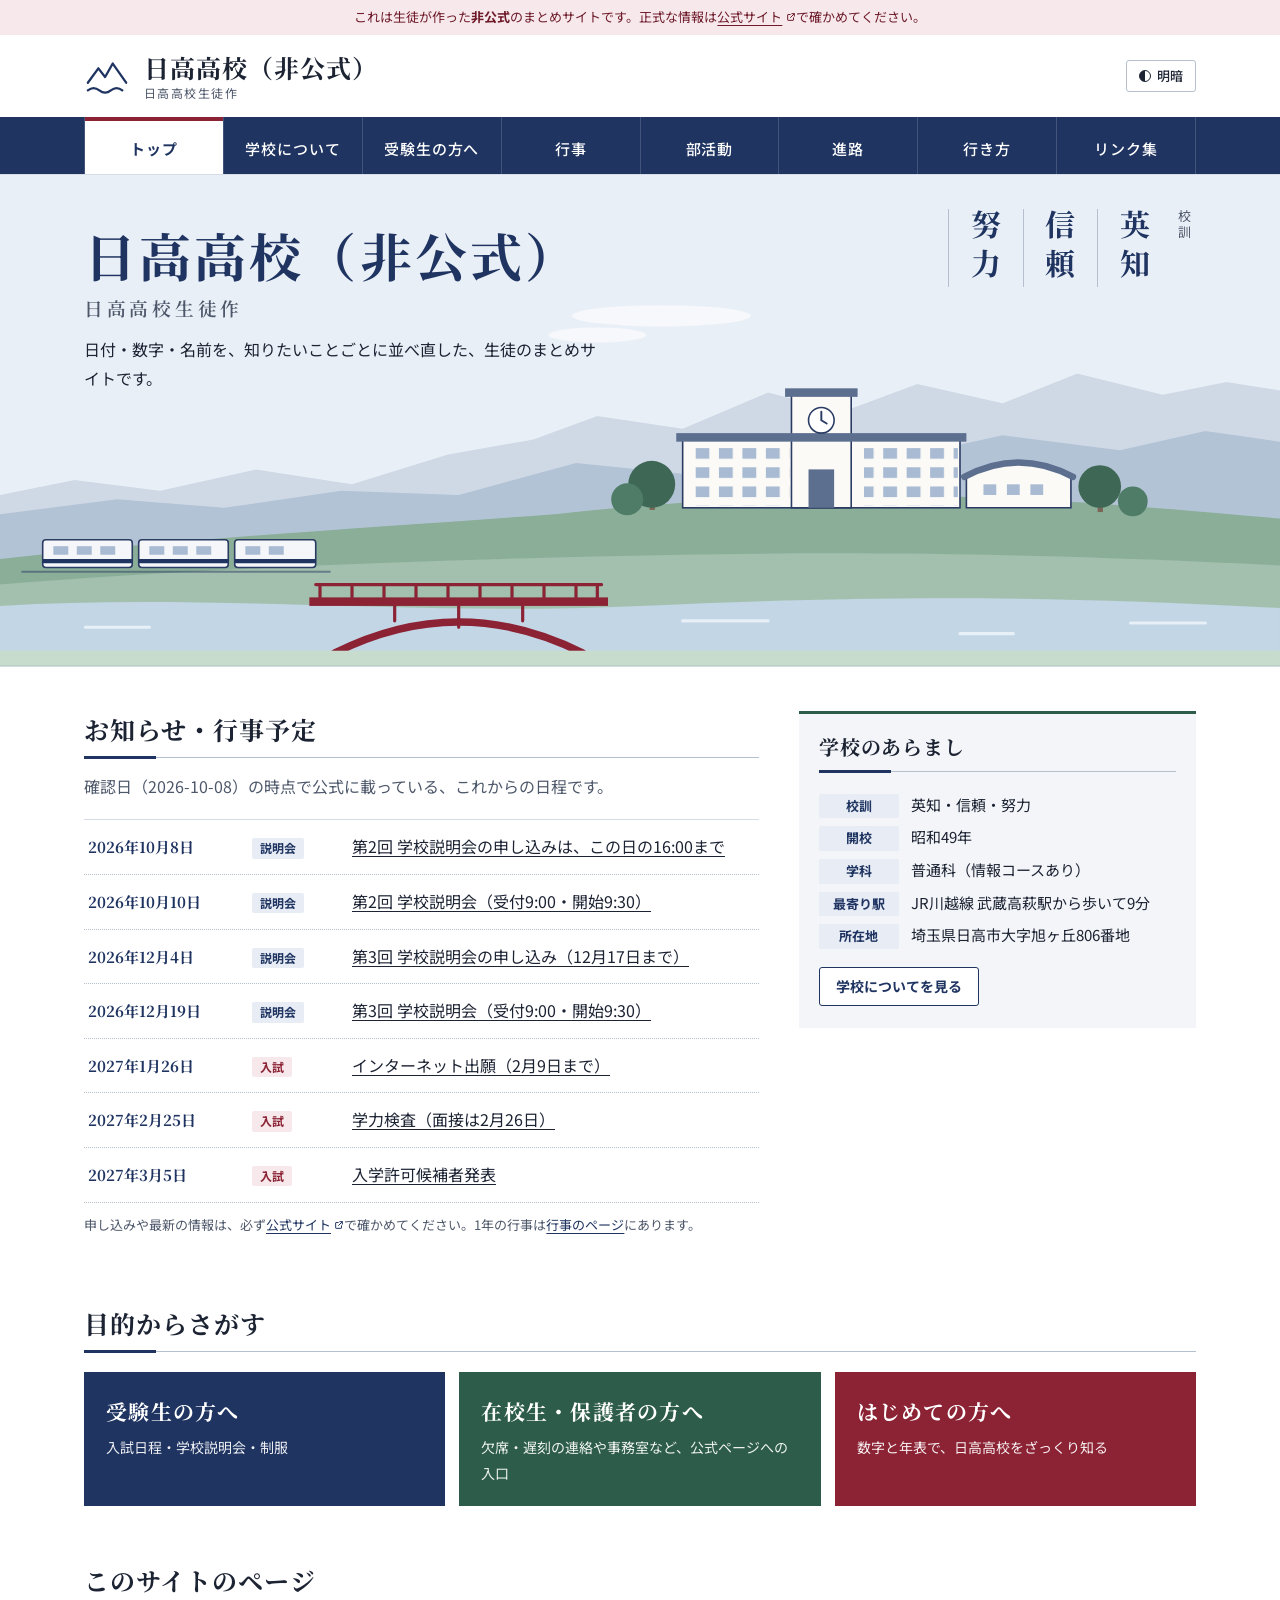
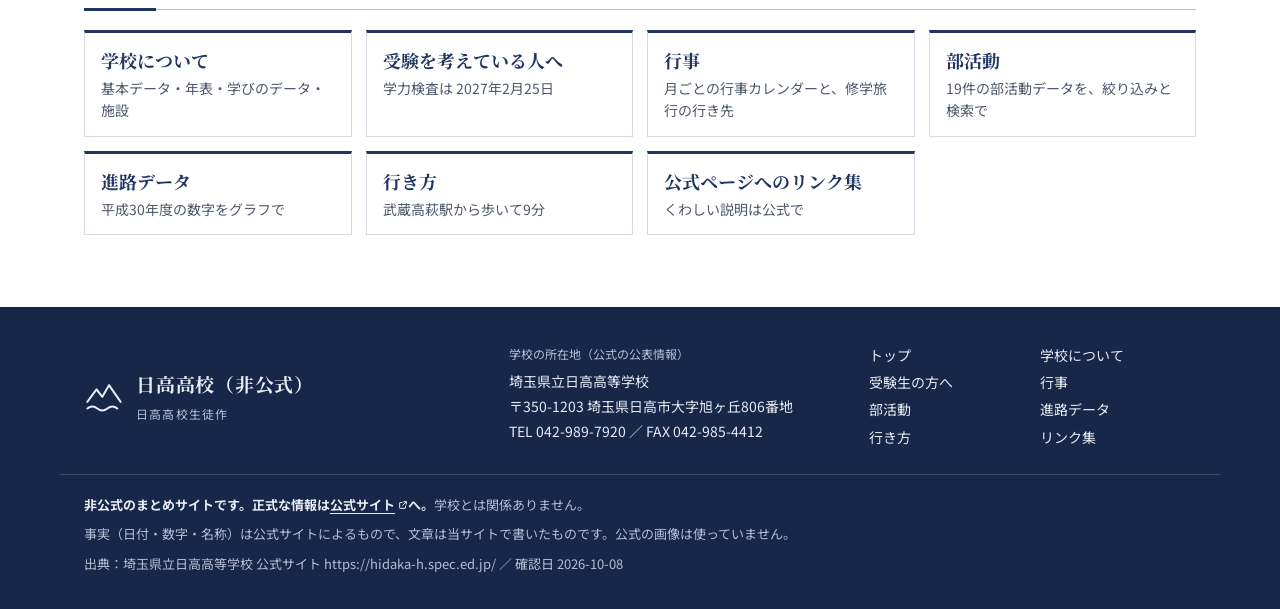
==== commit 7aafa991: "ページを分けて学校らしいデザインに作り直し（8ページ）" ====
--- a/index.html
+++ b/index.html
@@ -8,1374 +8,188 @@
 <meta property="og:title" content="日高高校（非公式）｜日高高校生徒作">
 <meta property="og:description" content="生徒が作った日高高校の非公式まとめサイト。正式な情報は公式サイトへ。">
 <meta property="og:type" content="website">
+<meta property="og:url" content="https://tadanohito001.github.io/hidaka-hikoushiki/">
+<link rel="canonical" href="https://tadanohito001.github.io/hidaka-hikoushiki/">
 <link rel="preconnect" href="https://fonts.googleapis.com">
 <link rel="preconnect" href="https://fonts.gstatic.com" crossorigin>
-<link rel="stylesheet" href="https://fonts.googleapis.com/css2?family=Zen+Maru+Gothic:wght@500;700;900&display=swap">
-<style>
-:root {
-  --bg: #f7f6fc;
-  --surface: #ffffff;
-  --surface-2: #f0eff8;
-  --ink: #353149;
-  --ink-soft: #67627c;
-  --line: #e4e2ef;
-  --peri: #7d8ee8;
-  --peri-soft: #e8ebfd;
-  --peri-deep: #4a57b5;
-  --peach: #f4a08a;
-  --peach-soft: #ffece5;
-  --peach-deep: #a8492f;
-  --mint: #8fd3bd;
-  --mint-soft: #e2f5ee;
-  --mint-deep: #2a6f5c;
-  --butter: #f6cf72;
-  --butter-soft: #fff4d8;
-  --butter-deep: #7d5a08;
-  --hero-bg: #e9ecfd;
-  --notice-bg: #fff1cf;
-  --notice-ink: #6b4e08;
-  --il-sun: #ffd98a;
-  --il-cloud: #ffffff;
-  --il-hill2: #c9d0fa;
-  --il-hill1: #b4e5d4;
-  --il-school: #ffffff;
-  --il-roof: #f4a08a;
-  --il-window: #c8d1fb;
-  --il-door: #9aa6ee;
-  --il-water: #a9d8f2;
-  --il-bridge: #f2a58f;
-  --il-tree: #8fd3bd;
-  --il-trunk: #c99a7c;
-  --il-train: #ffcf6e;
-  --il-line: #4a4560;
-  --bar-a: #7d8ee8;
-  --bar-b: #f4a08a;
-  --shadow: 0 2px 4px rgba(74, 70, 120, .05), 0 14px 32px -18px rgba(74, 70, 120, .35);
-  --r-lg: 28px;
-  --r-md: 20px;
-  --r-sm: 14px;
-  --side-w: 280px;
-  --maru: "Zen Maru Gothic", "Hiragino Maru Gothic ProN", "Hiragino Sans", "Yu Gothic UI", "Yu Gothic", Meiryo, sans-serif;
-}
-@media (prefers-color-scheme: dark) {
-  :root:not([data-theme="light"]) {
-    --bg: #1c1a26;
-    --surface: #262332;
-    --surface-2: #2f2c3d;
-    --ink: #ece9f5;
-    --ink-soft: #b3aec6;
-    --line: #3b3750;
-    --peri: #9aa7f5;
-    --peri-soft: #2e3152;
-    --peri-deep: #bcc4ff;
-    --peach: #f0a892;
-    --peach-soft: #43302d;
-    --peach-deep: #ffbfac;
-    --mint: #86ccb5;
-    --mint-soft: #233d37;
-    --mint-deep: #9fe2cc;
-    --butter: #e9c46a;
-    --butter-soft: #3e3622;
-    --butter-deep: #f2d590;
-    --hero-bg: #2a2a44;
-    --notice-bg: #3e3622;
-    --notice-ink: #f2d590;
-    --il-sun: #f3e2a8;
-    --il-cloud: #4a4766;
-    --il-hill2: #3d4170;
-    --il-hill1: #2f5a50;
-    --il-school: #e9e6f5;
-    --il-roof: #d98f7c;
-    --il-window: #f6dc8c;
-    --il-door: #7884cf;
-    --il-water: #3c6d8c;
-    --il-bridge: #d98f7c;
-    --il-tree: #4f9a83;
-    --il-trunk: #8d6b58;
-    --il-train: #e2b75a;
-    --il-line: #1c1a26;
-    --bar-a: #9aa7f5;
-    --bar-b: #f0a892;
-    --shadow: 0 2px 4px rgba(0, 0, 0, .2), 0 14px 32px -18px rgba(0, 0, 0, .7);
-  }
-}
-:root[data-theme="dark"] {
-  --bg: #1c1a26;
-  --surface: #262332;
-  --surface-2: #2f2c3d;
-  --ink: #ece9f5;
-  --ink-soft: #b3aec6;
-  --line: #3b3750;
-  --peri: #9aa7f5;
-  --peri-soft: #2e3152;
-  --peri-deep: #bcc4ff;
-  --peach: #f0a892;
-  --peach-soft: #43302d;
-  --peach-deep: #ffbfac;
-  --mint: #86ccb5;
-  --mint-soft: #233d37;
-  --mint-deep: #9fe2cc;
-  --butter: #e9c46a;
-  --butter-soft: #3e3622;
-  --butter-deep: #f2d590;
-  --hero-bg: #2a2a44;
-  --notice-bg: #3e3622;
-  --notice-ink: #f2d590;
-  --il-sun: #f3e2a8;
-  --il-cloud: #4a4766;
-  --il-hill2: #3d4170;
-  --il-hill1: #2f5a50;
-  --il-school: #e9e6f5;
-  --il-roof: #d98f7c;
-  --il-window: #f6dc8c;
-  --il-door: #7884cf;
-  --il-water: #3c6d8c;
-  --il-bridge: #d98f7c;
-  --il-tree: #4f9a83;
-  --il-trunk: #8d6b58;
-  --il-train: #e2b75a;
-  --il-line: #1c1a26;
-  --bar-a: #9aa7f5;
-  --bar-b: #f0a892;
-  --shadow: 0 2px 4px rgba(0, 0, 0, .2), 0 14px 32px -18px rgba(0, 0, 0, .7);
-}
-* { box-sizing: border-box; }
-html { scroll-behavior: smooth; -webkit-text-size-adjust: 100%; }
-body {
-  margin: 0;
-  background: var(--bg);
-  color: var(--ink);
-  font-family: var(--maru);
-  font-weight: 500;
-  line-height: 1.9;
-  font-size: 16px;
-  overflow-wrap: anywhere;
-  overflow-x: hidden;
-}
-a { color: var(--peri-deep); text-underline-offset: 4px; text-decoration-thickness: 1.5px; }
-a:focus-visible, button:focus-visible, input:focus-visible { outline: 3px solid var(--peri); outline-offset: 3px; border-radius: 10px; }
-svg.i { width: 1em; height: 1em; flex: none; fill: none; stroke: currentColor; stroke-width: 1.8; stroke-linecap: round; stroke-linejoin: round; }
-.sr { position: absolute; width: 1px; height: 1px; overflow: hidden; clip: rect(0 0 0 0); white-space: nowrap; }
-
-/* 色の組（セクションごと） */
-.tone-a { --t: var(--peri); --t-soft: var(--peri-soft); --t-deep: var(--peri-deep); }
-.tone-b { --t: var(--peach); --t-soft: var(--peach-soft); --t-deep: var(--peach-deep); }
-.tone-c { --t: var(--mint); --t-soft: var(--mint-soft); --t-deep: var(--mint-deep); }
-.tone-d { --t: var(--butter); --t-soft: var(--butter-soft); --t-deep: var(--butter-deep); }
-
-/* 非公式の帯 */
-.notice { background: var(--notice-bg); color: var(--notice-ink); font-size: 13px; line-height: 1.6; padding: 9px 16px; text-align: center; font-weight: 700; }
-.notice a { color: inherit; }
-
-/* スマホの上部バー */
-.topbar { display: none; position: sticky; top: 0; z-index: 40; background: var(--surface); color: var(--ink); align-items: center; gap: 10px; padding: 8px 16px; box-shadow: var(--shadow); border-radius: 0 0 20px 20px; }
-.topbar .name { font-weight: 900; font-size: 17px; flex: 1; min-width: 0; white-space: nowrap; overflow: hidden; text-overflow: ellipsis; color: inherit; text-decoration: none; }
-.menu-btn { display: inline-flex; align-items: center; gap: 6px; border: 0; background: var(--peri-soft); color: var(--peri-deep); border-radius: 999px; font: inherit; font-size: 14px; font-weight: 700; padding: 6px 14px; cursor: pointer; }
-.menu-btn svg.i { width: 18px; height: 18px; }
-.theme { flex: none; border: 0; background: var(--surface-2); color: var(--ink-soft); border-radius: 999px; font: inherit; font-size: 12px; font-weight: 700; padding: 5px 12px; cursor: pointer; display: inline-flex; align-items: center; gap: 5px; }
-.theme svg.i { width: 15px; height: 15px; }
-
-/* 全体の枠 */
-.layout { display: grid; grid-template-columns: var(--side-w) minmax(0, 1fr); align-items: start; }
-
-/* 左のメニュー */
-.side { position: sticky; top: 0; height: 100vh; overflow-y: auto; padding: 14px 0 14px 14px; display: flex; flex-direction: column; scrollbar-width: thin; }
-.side-in { background: var(--surface); border-radius: var(--r-lg); box-shadow: var(--shadow); display: flex; flex-direction: column; min-height: 100%; }
-.side-head { padding: 20px 18px 12px 20px; display: flex; align-items: flex-start; gap: 10px; }
-.side-head .home { flex: 1; color: var(--ink); text-decoration: none; line-height: 1.35; }
-.side-head .home b { display: block; font-size: 21px; font-weight: 900; }
-.side-head .home b small { font-size: 13px; font-weight: 700; }
-.side-head .home span { font-size: 12px; color: var(--ink-soft); }
-.side-close { display: none; border: 0; background: var(--surface-2); color: var(--ink); cursor: pointer; padding: 6px; border-radius: 999px; }
-.side-close svg.i { width: 20px; height: 20px; }
-.side-theme { padding: 0 20px 10px; }
-.snav { padding: 4px 10px 16px; flex: 1; }
-.snav ul { list-style: none; margin: 0; padding: 0; }
-.grp { margin: 2px 0; }
-.grp-row { display: flex; align-items: center; border-radius: 16px; }
-.grp-row > a { flex: 1; display: flex; align-items: center; gap: 10px; padding: 7px 10px; color: var(--ink); text-decoration: none; font-weight: 700; font-size: 15px; border-radius: 16px; line-height: 1.4; }
-.grp-row > a .dot { width: 32px; height: 32px; border-radius: 12px; display: grid; place-items: center; background: var(--t-soft); color: var(--t-deep); flex: none; }
-.grp-row > a .dot svg.i { width: 18px; height: 18px; }
-.grp-row > a:hover { background: var(--surface-2); }
-.grp.cur > .grp-row > a { background: var(--surface-2); }
-.grp .grp-row > a.on { background: var(--t-soft); color: var(--t-deep); }
-.tg { flex: none; width: 32px; height: 32px; display: grid; place-items: center; border: 0; background: transparent; color: var(--ink-soft); cursor: pointer; border-radius: 999px; }
-.tg:hover { background: var(--surface-2); }
-.tg svg.i { width: 15px; height: 15px; transition: transform .2s; }
-.tg[aria-expanded="true"] svg.i { transform: rotate(90deg); }
-.sub { margin: 2px 0 8px 26px !important; padding-left: 12px !important; border-left: 2px dotted var(--line); }
-.sub[hidden] { display: none; }
-.sub a { display: block; padding: 4px 12px; font-size: 14px; color: var(--ink-soft); text-decoration: none; border-radius: 999px; line-height: 1.5; }
-.sub a:hover { background: var(--surface-2); color: var(--ink); }
-.sub a.on { background: var(--t-soft); color: var(--t-deep); font-weight: 700; }
-.side-foot { margin: 0 14px 14px; padding: 12px 14px; font-size: 12px; color: var(--notice-ink); background: var(--notice-bg); border-radius: var(--r-sm); line-height: 1.7; }
-.side-foot a { color: inherit; }
-.scrim { display: none; }
-
-/* ヒーロー */
-.hero { margin: 14px 14px 0; background: var(--hero-bg); border-radius: 36px; position: relative; overflow: hidden; display: grid; grid-template-columns: minmax(0, 1fr) minmax(0, 1.05fr); align-items: end; gap: 8px; }
-.hero-in { padding: 44px 0 40px 44px; position: relative; z-index: 1; }
-.hero .chip { display: inline-flex; align-items: center; gap: 6px; background: var(--surface); color: var(--peach-deep); border-radius: 999px; padding: 2px 14px; font-weight: 700; font-size: 13px; margin: 0 0 14px; }
-.hero h1 { margin: 0; font-size: clamp(36px, 5.4vw, 60px); line-height: 1.2; letter-spacing: .04em; font-weight: 900; }
-.hero h1 small { font-size: .42em; font-weight: 700; letter-spacing: .04em; margin-left: .1em; }
-.hero h1 .by { display: inline-block; font-size: clamp(15px, 1.9vw, 19px); font-weight: 700; letter-spacing: .1em; margin: 12px 0 0; padding: 2px 16px; border-radius: 999px; background: var(--surface); color: var(--peri-deep); }
-.hero p.lead { margin: 16px 0 0; font-size: 16px; max-width: 26em; color: var(--ink-soft); }
-.motto { display: flex; flex-wrap: wrap; align-items: center; gap: 8px; margin: 20px 0 0; padding: 0; list-style: none; }
-.motto .lbl { font-size: 13px; font-weight: 700; color: var(--ink-soft); margin-right: 2px; }
-.motto li.w { background: var(--surface); border-radius: 999px; padding: 2px 18px; font-weight: 900; font-size: 18px; letter-spacing: .18em; color: var(--ink); }
-.motto li.w:nth-child(2) { box-shadow: inset 0 -4px 0 var(--peach); }
-.motto li.w:nth-child(3) { box-shadow: inset 0 -4px 0 var(--mint); }
-.motto li.w:nth-child(4) { box-shadow: inset 0 -4px 0 var(--peri); }
-.hero-art { display: block; width: 100%; height: auto; align-self: end; -webkit-mask-image: linear-gradient(to right, transparent, #000 9%); mask-image: linear-gradient(to right, transparent, #000 9%); }
-@media (max-width: 1180px) { .hero-art { -webkit-mask-image: none; mask-image: none; } }
-
-/* 目的からさがす */
-.finder { display: grid; gap: 12px; grid-template-columns: repeat(3, minmax(0, 1fr)); margin: 24px 0 0; padding: 0; list-style: none; }
-.finder a { display: flex; align-items: center; gap: 12px; height: 100%; background: var(--surface); border-radius: var(--r-md); padding: 14px 16px; text-decoration: none; color: var(--ink); box-shadow: var(--shadow); }
-.finder a:hover { background: var(--t-soft); }
-.finder .fi { width: 46px; height: 46px; border-radius: 46% 54% 50% 50% / 55% 45% 55% 45%; display: grid; place-items: center; background: var(--t-soft); color: var(--t-deep); flex: none; }
-.finder .fi svg.i { width: 24px; height: 24px; }
-.finder b { display: block; font-size: 16px; line-height: 1.4; }
-.finder span span { display: block; font-size: 13px; color: var(--ink-soft); line-height: 1.5; font-weight: 500; }
-
-/* 本文 */
-.content { padding: 0 44px 64px; max-width: 1000px; }
-section.block { padding-top: 64px; scroll-margin-top: 12px; }
-h2 { display: flex; align-items: center; gap: 14px; margin: 0 0 6px; font-size: 27px; line-height: 1.4; font-weight: 900; }
-h2 .ic { width: 52px; height: 52px; border-radius: 48% 52% 42% 58% / 56% 44% 56% 44%; background: var(--t-soft); color: var(--t-deep); display: grid; place-items: center; flex: none; }
-h2 .ic svg.i { width: 26px; height: 26px; }
-.sec-lead { margin: 0 0 22px 66px; color: var(--ink-soft); font-size: 15px; }
-h3 { display: flex; align-items: center; gap: 10px; margin: 40px 0 14px; font-size: 19px; line-height: 1.5; font-weight: 900; scroll-margin-top: 12px; }
-h3::before { content: ""; width: 12px; height: 12px; border-radius: 50%; background: var(--t); box-shadow: 0 0 0 5px var(--t-soft); flex: none; margin: 0 4px 0 5px; }
-h4 { margin: 0 0 8px; font-size: 16px; line-height: 1.5; font-weight: 900; }
-p { margin: 0 0 12px; }
-.card { background: var(--surface); border-radius: var(--r-md); padding: 18px 20px; box-shadow: var(--shadow); }
-.card > :last-child { margin-bottom: 0; }
-.grid { display: grid; gap: 16px; grid-template-columns: repeat(auto-fit, minmax(min(100%, 260px), 1fr)); margin: 0 0 12px; }
-.note { background: var(--t-soft); color: var(--ink); border-radius: var(--r-sm); padding: 12px 18px; font-size: 15px; margin: 0 0 14px; }
-.src { font-size: 13px; color: var(--ink-soft); margin-top: 10px; }
-.btn { display: inline-flex; align-items: center; gap: 8px; background: var(--t-soft); color: var(--t-deep); font-weight: 700; padding: 8px 20px; border-radius: 999px; text-decoration: none; margin: 4px 8px 4px 0; line-height: 1.5; font-size: 15px; }
-.btn:hover { background: var(--t); color: #2b2740; }
-.btn svg.i { width: 16px; height: 16px; }
-.tag { display: inline-block; font-size: 12px; font-weight: 700; line-height: 1.7; padding: 0 10px; border-radius: 999px; white-space: nowrap; }
-.tag.now { background: var(--peri-soft); color: var(--peri-deep); }
-.tag.past { background: var(--butter-soft); color: var(--butter-deep); }
-.tag.done { background: var(--surface-2); color: var(--ink-soft); }
-.chips { display: flex; flex-wrap: wrap; gap: 6px; margin: 0; padding: 0; list-style: none; }
-.chips li { background: var(--surface-2); border-radius: 999px; padding: 1px 12px; font-size: 14px; }
-table { width: 100%; border-collapse: separate; border-spacing: 0; background: var(--surface); font-size: 15px; }
-th, td { border-bottom: 1px solid var(--line); padding: 9px 14px; text-align: left; vertical-align: top; }
-tr:last-child > * { border-bottom: 0; }
-th { background: var(--surface-2); font-weight: 700; }
-td.n, th.n { text-align: right; font-variant-numeric: tabular-nums; }
-.tablewrap { overflow-x: auto; margin-bottom: 12px; border-radius: var(--r-md); box-shadow: var(--shadow); }
-
-/* 基本データ */
-.facts-grid { display: grid; gap: 12px; grid-template-columns: repeat(4, minmax(0, 1fr)); margin: 0 0 8px; padding: 0; list-style: none; }
-.facts-grid li { background: var(--surface); border-radius: var(--r-md); padding: 14px 16px 12px; box-shadow: var(--shadow); position: relative; overflow: hidden; }
-.facts-grid li::after { content: ""; position: absolute; right: -18px; top: -18px; width: 56px; height: 56px; border-radius: 50%; background: var(--t-soft); }
-.facts-grid .k { display: block; font-size: 13px; color: var(--ink-soft); line-height: 1.5; position: relative; z-index: 1; }
-.facts-grid .v { display: block; font-size: 26px; font-weight: 900; line-height: 1.3; color: var(--t-deep); font-variant-numeric: tabular-nums; position: relative; z-index: 1; }
-.facts-grid .v small { font-size: 14px; margin-left: 2px; }
-.facts-grid li:nth-child(4n+2) { --t-soft: var(--peach-soft); --t-deep: var(--peach-deep); }
-.facts-grid li:nth-child(4n+3) { --t-soft: var(--mint-soft); --t-deep: var(--mint-deep); }
-.facts-grid li:nth-child(4n+4) { --t-soft: var(--butter-soft); --t-deep: var(--butter-deep); }
-
-/* 年表 */
-.timeline { list-style: none; margin: 0 0 12px; padding: 4px 0 0; display: grid; gap: 10px; position: relative; }
-.timeline::before { content: ""; position: absolute; left: 86px; top: 12px; bottom: 12px; width: 4px; border-radius: 4px; background: var(--t-soft); }
-.timeline li { display: grid; grid-template-columns: 74px minmax(0, 1fr); gap: 30px; align-items: start; position: relative; }
-.timeline li::before { content: ""; position: absolute; left: 81px; top: 9px; width: 14px; height: 14px; border-radius: 50%; background: var(--surface); border: 4px solid var(--t); }
-.timeline .y { font-weight: 900; color: var(--t-deep); text-align: right; line-height: 1.9; font-size: 15px; }
-.timeline .e { background: var(--surface); border-radius: var(--r-sm); padding: 5px 14px; box-shadow: var(--shadow); font-size: 15px; }
-
-/* 項目と値の一覧 */
-dl.kv { margin: 0; display: grid; gap: 6px; }
-dl.kv > div { display: grid; grid-template-columns: 6em minmax(0, 1fr); gap: 10px; align-items: baseline; }
-dl.kv dt { font-size: 13px; font-weight: 700; color: var(--t-deep); background: var(--t-soft); border-radius: 999px; padding: 0 10px; text-align: center; line-height: 1.9; }
-dl.kv dd { margin: 0; font-size: 15px; line-height: 1.7; }
-
-/* 年間行事：月ごと */
-.months { list-style: none; margin: 0 0 12px; padding: 0; display: grid; gap: 14px; }
-.months > li { display: grid; grid-template-columns: 72px minmax(0, 1fr); gap: 16px; align-items: start; }
-.mo { width: 72px; height: 72px; text-align: center; background: var(--t-soft); color: var(--t-deep); font-weight: 900; border-radius: 50%; display: grid; place-content: center; line-height: 1.05; }
-.mo b { display: block; font-size: 28px; }
-.mo span { font-size: 12px; }
-.mo.none { background: var(--surface-2); color: var(--ink-soft); font-size: 12px; line-height: 1.35; }
-.months > li:nth-child(3n+2) .mo { background: var(--peach-soft); color: var(--peach-deep); }
-.months > li:nth-child(3n+3) .mo { background: var(--peri-soft); color: var(--peri-deep); }
-.months > li .mo.none { background: var(--surface-2); color: var(--ink-soft); }
-.evs { display: grid; gap: 10px; }
-.ev { background: var(--surface); border-radius: var(--r-md); padding: 12px 18px; box-shadow: var(--shadow); }
-.ev h4 { display: flex; flex-wrap: wrap; align-items: center; gap: 6px 10px; margin-bottom: 2px; }
-.ev p { margin: 0; font-size: 15px; color: var(--ink-soft); }
-.legend { display: flex; flex-wrap: wrap; gap: 8px 16px; font-size: 13px; color: var(--ink-soft); margin: 0 0 14px; }
-
-/* 進路のグラフ */
-.chart { background: var(--surface); border-radius: var(--r-md); padding: 18px 20px; margin: 0 0 16px; box-shadow: var(--shadow); }
-.chart .legend { margin-bottom: 10px; }
-.sw { display: inline-block; width: 12px; height: 12px; border-radius: 50%; vertical-align: -1px; margin-right: 5px; }
-.bars { list-style: none; margin: 0; padding: 0; }
-.bars li { display: grid; grid-template-columns: 6.5em minmax(0, 1fr) 7.5em; gap: 10px; align-items: center; padding: 4px 0; font-size: 14px; }
-.bars .lab { font-weight: 700; }
-.bars .track { height: 18px; display: flex; gap: 3px; }
-.bars .seg { height: 100%; border-radius: 999px; min-width: 6px; }
-.bars .a { background: var(--bar-a); }
-.bars .b { background: var(--bar-b); }
-.bars .c { background: var(--mint); }
-.bars .val { font-variant-numeric: tabular-nums; color: var(--ink-soft); }
-.bars .val b { color: var(--ink); font-size: 15px; margin-right: 4px; }
-.bars.one li { grid-template-columns: 9em minmax(0, 1fr) 2.5em; }
-
-/* 日付リスト（入試） */
-.dates { list-style: none; margin: 0 0 12px; padding: 0; display: grid; gap: 10px; }
-.dates li { display: grid; grid-template-columns: 150px minmax(0, 1fr); align-items: center; background: var(--surface); border-radius: var(--r-md); overflow: hidden; box-shadow: var(--shadow); }
-.dates .d { align-self: stretch; display: flex; flex-direction: column; justify-content: center; background: var(--t-soft); color: var(--t-deep); padding: 10px 16px; font-weight: 900; line-height: 1.25; font-variant-numeric: tabular-nums; }
-.dates .d b { font-size: 22px; white-space: nowrap; }
-.dates .d small { font-size: 12px; font-weight: 700; }
-.dates .t { padding: 10px 16px; line-height: 1.55; }
-.dates .t b { display: block; font-size: 16px; }
-.dates .t span { font-size: 14px; color: var(--ink-soft); }
-.dates li.key { box-shadow: 0 0 0 3px var(--t), var(--shadow); }
-.dates li.key .d { background: var(--t); color: #2b2740; }
-.sessions { display: grid; gap: 14px; grid-template-columns: repeat(3, minmax(0, 1fr)); margin: 0 0 14px; padding: 0; list-style: none; }
-.sessions li { background: var(--surface); border-radius: var(--r-lg); padding: 16px 18px; font-size: 14px; line-height: 1.7; box-shadow: var(--shadow); }
-.sessions .no { display: flex; justify-content: space-between; align-items: center; gap: 8px; font-weight: 700; color: var(--ink-soft); }
-.sessions .big { display: block; font-size: 26px; font-weight: 900; color: var(--t-deep); line-height: 1.3; margin: 4px 0 8px; }
-.sessions .big small { font-size: 15px; margin-left: 2px; }
-.sessions dl.kv > div { grid-template-columns: 4.6em minmax(0, 1fr); }
-.sessions dl.kv dd { font-size: 14px; }
-
-/* 行き方 */
-.route { background: var(--surface); border-radius: var(--r-lg); padding: 10px 16px 6px; box-shadow: var(--shadow); margin: 0 0 16px; }
-.route svg { display: block; width: 100%; height: auto; }
-.route text { font-family: var(--maru); font-weight: 700; fill: var(--ink); }
-.route .sub-t { fill: var(--ink-soft); font-weight: 500; }
-.steps { list-style: none; margin: 0 0 16px; padding: 0; display: grid; gap: 14px; grid-template-columns: repeat(3, minmax(0, 1fr)); counter-reset: st; }
-.steps li { background: var(--surface); border-radius: var(--r-md); padding: 14px 18px; counter-increment: st; font-size: 15px; box-shadow: var(--shadow); }
-.steps h4 { display: flex; align-items: center; gap: 10px; }
-.steps h4::before { content: counter(st); width: 28px; height: 28px; border-radius: 50%; background: var(--t-soft); color: var(--t-deep); display: grid; place-items: center; font-weight: 900; font-size: 15px; flex: none; }
-.steps p { margin: 0; color: var(--ink-soft); }
-.times { list-style: none; margin: 0; padding: 0; display: grid; gap: 8px; grid-template-columns: repeat(2, minmax(0, 1fr)); }
-.times li { background: var(--surface-2); border-radius: var(--r-sm); padding: 6px 12px; font-size: 14px; display: flex; justify-content: space-between; gap: 8px; }
-.times b { font-variant-numeric: tabular-nums; }
-
-/* 部活動 */
-.filter { display: flex; flex-wrap: wrap; gap: 10px 14px; align-items: center; background: var(--surface); border-radius: var(--r-lg); padding: 12px 14px; margin: 0 0 8px; box-shadow: var(--shadow); }
-.seg-btns { display: flex; flex-wrap: wrap; gap: 6px; }
-.seg-btns button { font: inherit; font-size: 14px; font-weight: 700; padding: 5px 16px; border-radius: 999px; border: 0; background: var(--surface-2); color: var(--ink); cursor: pointer; }
-.seg-btns button[aria-pressed="true"] { background: var(--mint); color: #20322c; }
-.search { flex: 1; min-width: min(100%, 220px); display: flex; align-items: center; gap: 8px; border-radius: 999px; padding: 5px 16px; background: var(--surface-2); }
-.search svg.i { width: 18px; height: 18px; color: var(--ink-soft); }
-.search input { flex: 1; min-width: 0; border: 0; background: transparent; color: var(--ink); font: inherit; font-size: 15px; padding: 2px 0; }
-.search input::placeholder { color: var(--ink-soft); }
-.search input:focus { outline: none; }
-.search:focus-within { outline: 3px solid var(--peri); outline-offset: 2px; }
-.count { font-size: 13px; color: var(--ink-soft); margin: 0 0 4px 8px; }
-.empty { background: var(--surface); border: 2px dashed var(--line); border-radius: var(--r-md); padding: 16px; color: var(--ink-soft); }
-.clubs { grid-template-columns: repeat(auto-fill, minmax(min(100%, 290px), 1fr)); }
-.club { display: flex; flex-direction: column; font-size: 15px; line-height: 1.7; }
-.club h4 { display: flex; align-items: center; gap: 10px; margin-bottom: 12px; }
-.club h4 .cic { width: 34px; height: 34px; border-radius: 50%; display: grid; place-items: center; background: var(--k-soft); color: var(--k-deep); flex: none; }
-.club h4 .cic svg.i { width: 19px; height: 19px; }
-.club h4 .tag { margin-left: auto; background: var(--k-soft); color: var(--k-deep); }
-.club[data-cat="sports"] { --k-soft: var(--mint-soft); --k-deep: var(--mint-deep); }
-.club[data-cat="culture"] { --k-soft: var(--peach-soft); --k-deep: var(--peach-deep); }
-.club[data-cat="other"] { --k-soft: var(--butter-soft); --k-deep: var(--butter-deep); }
-.club dl.kv dt { background: var(--k-soft); color: var(--k-deep); }
-.club dl.kv { gap: 8px; }
-.club dl.kv > div { grid-template-columns: minmax(0, 1fr); gap: 2px; }
-.club dl.kv dt { justify-self: start; padding: 0 12px; }
-.club .more { margin: auto 0 0; padding-top: 12px; font-size: 14px; }
-.club .more a { display: inline-flex; align-items: center; gap: 6px; text-decoration: none; font-weight: 700; color: var(--k-deep); }
-.club .more a:hover { text-decoration: underline; }
-.club .more svg.i { width: 15px; height: 15px; }
-.club .none { color: var(--ink-soft); font-size: 14px; margin: 0; }
-.club .desc { margin: 0 0 12px; }
-.say { position: relative; padding-left: 18px; }
-.say::before { content: ""; position: absolute; left: 0; top: 18px; bottom: 18px; width: 5px; border-radius: 5px; background: var(--t); }
-.club[hidden], .club-group[hidden] { display: none; }
-
-/* リンク集 */
-.links { display: grid; gap: 10px; grid-template-columns: repeat(auto-fill, minmax(min(100%, 230px), 1fr)); margin: 0 0 12px; padding: 0; list-style: none; }
-.links a { display: flex; align-items: center; gap: 12px; height: 100%; background: var(--surface); border-radius: var(--r-md); padding: 12px 16px; color: var(--ink); text-decoration: none; font-weight: 700; line-height: 1.45; box-shadow: var(--shadow); }
-.links a:hover { background: var(--t-soft); }
-.links a .li { width: 34px; height: 34px; border-radius: 50%; display: grid; place-items: center; background: var(--t-soft); color: var(--t-deep); flex: none; }
-.links a .li svg.i { width: 18px; height: 18px; }
-.links a small { display: block; font-weight: 500; font-size: 12px; color: var(--ink-soft); }
-
-/* 上に戻る */
-.totop { position: fixed; right: 18px; bottom: 18px; z-index: 30; width: 52px; height: 52px; border-radius: 50%; border: 0; background: var(--peri); color: #23264a; display: grid; place-items: center; cursor: pointer; box-shadow: var(--shadow); opacity: 0; visibility: hidden; transition: opacity .2s, visibility .2s; }
-.totop.show { opacity: 1; visibility: visible; }
-.totop svg.i { width: 22px; height: 22px; stroke-width: 2.4; }
-
-/* フッター */
-footer { margin: 0 14px 14px; background: var(--surface-2); color: var(--ink); padding: 32px 16px 40px; font-size: 14px; line-height: 1.85; border-radius: 36px; }
-footer .in { max-width: 980px; margin-left: calc(var(--side-w) - 14px); padding: 0 30px; }
-footer a { color: var(--peri-deep); }
-footer .fname { display: block; font-weight: 900; font-size: 19px; margin-bottom: 8px; }
-footer p { margin: 0 0 8px; }
-footer .disc { background: var(--surface); border-radius: var(--r-sm); padding: 10px 16px; margin-bottom: 12px; }
-
-/* 中くらいの幅 */
-@media (max-width: 1180px) {
-  .finder { grid-template-columns: repeat(2, minmax(0, 1fr)); }
-  .facts-grid { grid-template-columns: repeat(2, minmax(0, 1fr)); }
-  .hero { grid-template-columns: minmax(0, 1fr); }
-  .hero-in { padding: 36px 36px 0; }
-  .hero-art { max-width: 620px; margin: 0 auto; }
-}
-/* スマホ・タブレット：左のメニューを引き出し式に */
-@media (max-width: 960px) {
-  .topbar { display: flex; }
-  .layout { display: block; }
-  .side { position: fixed; top: 0; left: 0; bottom: 0; height: auto; width: min(310px, 88vw); z-index: 60; padding: 10px; transform: translateX(-105%); visibility: hidden; transition: transform .25s ease, visibility .25s; }
-  .side.open { transform: none; visibility: visible; }
-  .side-close { display: block; }
-  .side-theme { display: none; }
-  .scrim { display: block; position: fixed; inset: 0; z-index: 55; background: rgba(30, 26, 50, .45); opacity: 0; visibility: hidden; transition: opacity .25s, visibility .25s; }
-  .scrim.show { opacity: 1; visibility: visible; }
-  .hero { margin: 12px 16px 0; border-radius: 28px; }
-  .hero-in { padding: 26px 20px 0; }
-  .content { padding: 0 16px 48px; }
-  section.block, h3 { scroll-margin-top: 70px; }
-  .hero { scroll-margin-top: 70px; }
-  footer { margin: 0 16px 16px; border-radius: 28px; }
-  footer .in { margin-left: 0; padding: 0 4px; }
-  .sessions, .steps { grid-template-columns: minmax(0, 1fr); }
-  .sec-lead { margin-left: 0; }
-}
-@media (max-width: 600px) {
-  h2 { font-size: 22px; gap: 10px; }
-  h2 .ic { width: 44px; height: 44px; }
-  h3 { font-size: 17px; }
-  .finder { grid-template-columns: minmax(0, 1fr); gap: 10px; }
-  .finder a { padding: 12px 14px; }
-  .facts-grid { gap: 10px; }
-  .facts-grid li { padding: 12px 12px 10px; }
-  .facts-grid .v { font-size: 21px; }
-  .motto li.w { font-size: 16px; padding: 2px 14px; }
-  .timeline::before { left: 66px; }
-  .timeline li { grid-template-columns: 56px minmax(0, 1fr); gap: 26px; }
-  .timeline li::before { left: 61px; }
-  .timeline .y { font-size: 13px; }
-  .months > li { grid-template-columns: 56px minmax(0, 1fr); gap: 10px; }
-  .mo { width: 56px; height: 56px; }
-  .mo b { font-size: 22px; }
-  .dates li { grid-template-columns: 108px minmax(0, 1fr); }
-  .dates .d { padding: 8px 12px; }
-  .dates .d b { font-size: 16px; }
-  .bars li { grid-template-columns: 4.6em minmax(0, 1fr); gap: 4px 8px; }
-  .bars .val { grid-column: 2; font-size: 13px; }
-  .bars.one li { grid-template-columns: 7.5em minmax(0, 1fr) 2em; }
-  .bars.one .val { grid-column: auto; }
-  dl.kv > div, .club dl.kv > div { grid-template-columns: minmax(0, 1fr); gap: 2px; }
-  dl.kv dt { justify-self: start; }
-  .times { grid-template-columns: minmax(0, 1fr); }
-  th, td { padding: 8px 10px; }
-}
-@media (prefers-reduced-motion: reduce) {
-  html { scroll-behavior: auto; }
-  .side, .scrim, .tg svg.i, .totop { transition: none; }
-}
-</style>
+<link rel="stylesheet" href="https://fonts.googleapis.com/css2?family=Noto+Sans+JP:wght@400;500;700&family=Noto+Serif+JP:wght@600;700&display=swap">
+<link rel="stylesheet" href="assets/style.css">
+<script>try{var t=localStorage.getItem('hidaka-theme');if(t==='dark'||t==='light')document.documentElement.setAttribute('data-theme',t)}catch(e){}</script>
+<script src="assets/site.js" defer></script>
 </head>
 <body>
+<a class="skip" href="#main">本文へ移動</a>
+<div class="unofficial">これは生徒が作った<strong>非公式</strong>のまとめサイトです。正式な情報は<a href="https://hidaka-h.spec.ed.jp/" target="_blank" rel="noopener">公式サイト</a>で確かめてください。</div>
 
-<svg width="0" height="0" style="position:absolute" aria-hidden="true">
-  <symbol id="i-sprout" viewBox="0 0 24 24"><path d="M12 21v-9"/><path d="M12 12c0-4-3-6-7-6 0 4 3 6 7 6z"/><path d="M12 14c0-3.5 2.5-6 7-6 0 3.5-2.5 6-7 6z"/></symbol>
-  <symbol id="i-pencil" viewBox="0 0 24 24"><path d="M15 4l5 5L9 20H4v-5z"/><path d="M13 6l5 5"/></symbol>
-  <symbol id="i-sun" viewBox="0 0 24 24"><circle cx="12" cy="12" r="4.5"/><path d="M12 2.5v2M12 19.5v2M2.5 12h2M19.5 12h2M5.3 5.3l1.4 1.4M17.3 17.3l1.4 1.4M5.3 18.7l1.4-1.4M17.3 6.7l1.4-1.4"/></symbol>
-  <symbol id="i-chart" viewBox="0 0 24 24"><rect x="4" y="12" width="4" height="8" rx="2"/><rect x="10" y="7" width="4" height="13" rx="2"/><rect x="16" y="10" width="4" height="10" rx="2"/></symbol>
-  <symbol id="i-pin" viewBox="0 0 24 24"><path d="M12 21s7-6.2 7-11.5a7 7 0 0 0-14 0C5 14.8 12 21 12 21z"/><circle cx="12" cy="9.5" r="2.5"/></symbol>
-  <symbol id="i-link" viewBox="0 0 24 24"><path d="M10 14a4 4 0 0 0 5.7 0l3-3a4 4 0 0 0-5.7-5.7l-1 1"/><path d="M14 10a4 4 0 0 0-5.7 0l-3 3a4 4 0 0 0 5.7 5.7l1-1"/></symbol>
-  <symbol id="i-cal" viewBox="0 0 24 24"><rect x="3" y="5" width="18" height="16" rx="4"/><path d="M3 10h18M8 3v4M16 3v4"/></symbol>
-  <symbol id="i-ball" viewBox="0 0 24 24"><circle cx="12" cy="12" r="9"/><path d="M3.5 9.5c5 1.5 12 1.5 17 0M3.5 14.5c5-1.5 12-1.5 17 0"/></symbol>
-  <symbol id="i-art" viewBox="0 0 24 24"><path d="M12 3a9 9 0 1 0 0 18c1.2 0 1.8-.8 1.8-1.8 0-1.4-1.3-1.8-1.3-3 0-1 .8-1.7 1.8-1.7H17a4 4 0 0 0 4-4C21 6.4 17 3 12 3z"/><circle cx="7.5" cy="11" r="1"/><circle cx="10.5" cy="7" r="1"/><circle cx="15" cy="7.5" r="1"/></symbol>
-  <symbol id="i-book" viewBox="0 0 24 24"><path d="M3 5c3-1 6-1 9 1v14c-3-2-6-2-9-1z"/><path d="M21 5c-3-1-6-1-9 1v14c3-2 6-2 9-1z"/></symbol>
-  <symbol id="i-school" viewBox="0 0 24 24"><path d="M3 21h18"/><path d="M5 21V10.5L12 6l7 4.5V21"/><path d="M12 6V3l3 1.2L12 4.4"/><rect x="10" y="15" width="4" height="6" rx="1.5"/></symbol>
-  <symbol id="i-family" viewBox="0 0 24 24"><circle cx="8" cy="6.5" r="2.5"/><circle cx="16.5" cy="9" r="2"/><path d="M3.5 20v-4.5A4.5 4.5 0 0 1 12.5 15.5V20"/><path d="M13 20v-3a3.5 3.5 0 0 1 7 0v3"/></symbol>
-  <symbol id="i-heart" viewBox="0 0 24 24"><path d="M12 20s-7.5-4.5-7.5-10A4.2 4.2 0 0 1 12 7.5 4.2 4.2 0 0 1 19.5 10C19.5 15.5 12 20 12 20z"/></symbol>
-  <symbol id="i-note" viewBox="0 0 24 24"><rect x="5" y="4" width="14" height="17" rx="3"/><path d="M8.5 10h7M8.5 14h7M8.5 18h4"/></symbol>
-  <symbol id="i-plane" viewBox="0 0 24 24"><path d="M10.5 13.5L3 11l1.5-1.5 8 .5 4.5-5a2 2 0 0 1 3 3l-5 4.5.5 8L14 22l-2.5-7.5"/></symbol>
-  <symbol id="i-bell" viewBox="0 0 24 24"><path d="M6 16V11a6 6 0 0 1 12 0v5l1.5 2h-15z"/><path d="M10 20.5a2 2 0 0 0 4 0"/></symbol>
-  <symbol id="i-pc" viewBox="0 0 24 24"><rect x="3" y="4" width="18" height="12" rx="3"/><path d="M8 20h8M12 16v4"/></symbol>
-  <symbol id="i-phone" viewBox="0 0 24 24"><path d="M5 4h3l2 5-2.5 1.5a11 11 0 0 0 6 6L15 14l5 2v3a2 2 0 0 1-2 2A16 16 0 0 1 3 6a2 2 0 0 1 2-2z"/></symbol>
-  <symbol id="i-bike" viewBox="0 0 24 24"><circle cx="6" cy="16" r="3.5"/><circle cx="18" cy="16" r="3.5"/><path d="M6 16l4-7h5l3 7M10 9l3 7h-7"/></symbol>
-  <symbol id="i-search" viewBox="0 0 24 24"><circle cx="11" cy="11" r="6.5"/><path d="M16 16l4.5 4.5"/></symbol>
-  <symbol id="i-menu" viewBox="0 0 24 24"><path d="M4 7h16M4 12h16M4 17h16"/></symbol>
-  <symbol id="i-x" viewBox="0 0 24 24"><path d="M6 6l12 12M18 6L6 18"/></symbol>
-  <symbol id="i-chev" viewBox="0 0 24 24"><path d="M9 5l7 7-7 7"/></symbol>
-  <symbol id="i-up" viewBox="0 0 24 24"><path d="M12 19V5M5 12l7-7 7 7"/></symbol>
-  <symbol id="i-out" viewBox="0 0 24 24"><path d="M14 4h6v6M20 4l-9 9"/><path d="M18 14v5a1 1 0 0 1-1 1H5a1 1 0 0 1-1-1V7a1 1 0 0 1 1-1h5"/></symbol>
-  <symbol id="i-moon" viewBox="0 0 24 24"><path d="M20 14.5A8 8 0 0 1 9.5 4a8 8 0 1 0 10.5 10.5z"/></symbol>
-</svg>
+<header class="site-head">
+  <div class="wrap head-in">
+    <a class="brand" href="./">
+      <svg class="mark" viewBox="0 0 48 48" aria-hidden="true" fill="none" stroke="currentColor" stroke-width="2.4" stroke-linecap="round" stroke-linejoin="round"><path d="M4 31 15 16l7 9 8-14 14 20"/><path d="M4 39c4-3.2 8-3.2 12 0s8 3.2 12 0 8-3.2 12 0"/></svg>
+      <span class="brand-t"><span class="brand-name">日高高校（非公式）</span><span class="brand-by">日高高校生徒作</span></span>
+    </a>
+    <div class="head-tools">
+      <button class="theme-btn" type="button" aria-label="表示の明るさを切り替える"><span class="dot" aria-hidden="true"></span><span class="lbl">明暗</span></button>
+      <button class="menu-btn" type="button" aria-expanded="false" aria-controls="gnav"><span class="bars" aria-hidden="true"></span><span class="menu-label">メニュー</span></button>
+    </div>
+  </div>
+  <nav class="gnav" id="gnav" aria-label="サイトのメニュー">
+    <ul class="wrap">
+      <li><a href="./" aria-current="page">トップ</a></li>
+      <li><a href="about/">学校について</a></li>
+      <li><a href="exam/">受験生の方へ</a></li>
+      <li><a href="events/">行事</a></li>
+      <li><a href="clubs/">部活動</a></li>
+      <li><a href="career/">進路</a></li>
+      <li><a href="access/">行き方</a></li>
+      <li><a href="links/">リンク集</a></li>
+    </ul>
+  </nav>
+</header>
 
-<div class="notice">これは生徒が作った非公式のまとめサイトです。正式な情報は<a href="https://hidaka-h.spec.ed.jp/" target="_blank" rel="noopener">公式サイト</a>で確かめてください</div>
-
-<div class="topbar">
-  <button class="menu-btn" type="button" id="menuBtn" aria-controls="side" aria-expanded="false"><svg class="i"><use href="#i-menu"/></svg>メニュー</button>
-  <a class="name" href="#top">日高高校（非公式）</a>
-  <button class="theme" type="button" aria-label="表示の明るさを切り替える"><svg class="i"><use href="#i-moon"/></svg>明暗</button>
+<main id="main">
+<div class="hero">
+  <svg class="hero-art" viewBox="0 0 1200 460" role="img" aria-label="丘の上の校舎と、川にかかる橋、遠くの山なみのイラスト（このサイトで描いた絵）">
+    <defs>
+      <pattern id="win" width="22" height="18" patternUnits="userSpaceOnUse" x="652" y="256"><rect width="13" height="10" fill="var(--il-win)"/></pattern>
+    </defs>
+    <rect width="1200" height="460" fill="var(--il-sky)"/>
+    <ellipse cx="620" cy="132" rx="84" ry="10" fill="var(--il-sky2)"/>
+    <ellipse cx="560" cy="150" rx="46" ry="7" fill="var(--il-sky2)"/>
+    <path d="M0 300 70 286l80 10 90-20 90 14 90-28 80-14 60-22 80 12 80-34 70 18 70-26 80 18 70-28 80 20 60-12 50 8v258H0Z" fill="var(--il-mt2)"/>
+    <path d="M0 318 110 304l100 8 110-16 110 4 110-30 100 10 100-28 100 14 100-22 110 14 80-18 70 10v210H0Z" fill="var(--il-mt1)"/>
+    <path d="M0 360c180-20 360-30 520-42 160-18 320-22 480-12 90 6 150 12 200 16v138H0Z" fill="var(--il-hill2)"/>
+    <!-- 校舎 -->
+    <g stroke="var(--il-edge)" stroke-width="1.5">
+      <rect x="640" y="248" width="260" height="64" fill="var(--il-wall)"/>
+      <rect x="742" y="206" width="56" height="106" fill="var(--il-wall)"/>
+      <path d="M906 312v-30q49-24 98 0v30Z" fill="var(--il-wall)"/>
+    </g>
+    <rect x="634" y="242" width="272" height="8" fill="var(--il-roof)"/>
+    <rect x="736" y="200" width="68" height="8" fill="var(--il-roof)"/>
+    <path d="M904 283q51-27 102 0" fill="none" stroke="var(--il-roof)" stroke-width="6" stroke-linecap="round"/>
+    <rect x="652" y="256" width="88" height="54" fill="url(#win)"/>
+    <rect x="810" y="256" width="88" height="54" fill="url(#win)"/>
+    <circle cx="770" cy="230" r="12" fill="var(--il-light)" stroke="var(--il-edge)" stroke-width="1.5"/>
+    <path d="M770 222v8l5 3" fill="none" stroke="var(--il-edge)" stroke-width="1.8" stroke-linecap="round"/>
+    <rect x="758" y="276" width="24" height="36" fill="var(--il-roof)"/>
+    <g fill="var(--il-win)"><rect x="922" y="290" width="12" height="10"/><rect x="944" y="290" width="12" height="10"/><rect x="966" y="290" width="12" height="10"/></g>
+    <!-- 木 -->
+    <rect x="609" y="296" width="5" height="18" fill="var(--il-trunk)"/><circle cx="611" cy="290" r="22" fill="var(--il-tree2)"/>
+    <circle cx="588" cy="304" r="15" fill="var(--il-tree)"/>
+    <rect x="1029" y="298" width="5" height="18" fill="var(--il-trunk)"/><circle cx="1031" cy="292" r="20" fill="var(--il-tree2)"/>
+    <circle cx="1062" cy="306" r="14" fill="var(--il-tree)"/>
+    <!-- 手前の丘と電車 -->
+    <path d="M0 384c200-16 420-24 640-28 220-4 400 2 560 10v94H0Z" fill="var(--il-hill)"/>
+    <path d="M20 372h290" stroke="var(--il-edge)" stroke-width="2" opacity=".5"/>
+    <g stroke="var(--il-edge)" stroke-width="1.5">
+      <rect x="40" y="342" width="84" height="26" rx="3" fill="var(--il-train)"/>
+      <rect x="130" y="342" width="84" height="26" rx="3" fill="var(--il-train)"/>
+      <rect x="220" y="342" width="76" height="26" rx="3" fill="var(--il-train)"/>
+    </g>
+    <g fill="var(--il-stripe)"><rect x="40" y="360" width="84" height="4"/><rect x="130" y="360" width="84" height="4"/><rect x="220" y="360" width="76" height="4"/></g>
+    <g fill="var(--il-win)"><rect x="50" y="348" width="14" height="8"/><rect x="72" y="348" width="14" height="8"/><rect x="94" y="348" width="14" height="8"/><rect x="140" y="348" width="14" height="8"/><rect x="162" y="348" width="14" height="8"/><rect x="184" y="348" width="14" height="8"/><rect x="230" y="348" width="14" height="8"/><rect x="252" y="348" width="14" height="8"/></g>
+    <!-- 川と橋 -->
+    <path d="M0 404c200-12 380 10 600 0s380-10 600 2v44c-200 12-380-8-600 2s-400-12-600 0Z" fill="var(--il-water)"/>
+    <g stroke="var(--il-water2)" stroke-width="3" stroke-linecap="round"><path d="M80 424h60M640 418h80M900 430h50M1060 420h70"/></g>
+    <path d="M314 448q116-58 232 0" fill="none" stroke="var(--il-bridge)" stroke-width="7" stroke-linecap="round"/>
+    <rect x="290" y="396" width="280" height="8" fill="var(--il-bridge)"/>
+    <g stroke="var(--il-bridge)" stroke-width="3" stroke-linecap="round"><path d="M296 384h268M300 396v-12M330 396v-12M360 396v-12M390 396v-12M420 396v-12M450 396v-12M480 396v-12M510 396v-12M540 396v-12M560 396v-12"/><path d="M370 404v14M430 404v20M490 404v14"/></g>
+    <rect y="446" width="1200" height="14" fill="var(--il-ground)"/>
+  </svg>
+  <div class="hero-text">
+    <div class="wrap">
+      <h1 class="hero-title">日高高校（非公式）<small>日高高校生徒作</small></h1>
+      <p class="hero-lead">日付・数字・名前を、知りたいことごとに並べ直した、生徒のまとめサイトです。</p>
+    </div>
+  </div>
+  <ul class="motto" aria-label="校訓">
+    <li class="lbl">校訓</li><li class="w">英知</li><li class="w">信頼</li><li class="w">努力</li>
+  </ul>
 </div>
 
-<div class="layout">
+<div class="wrap home">
+  <section class="top-row" aria-labelledby="news-h">
+    <div>
+      <h2 id="news-h">お知らせ・行事予定</h2>
+      <p class="sec-lead">確認日（2026-10-08）の時点で公式に載っている、これからの日程です。</p>
+      <ul class="news">
+        <li><time datetime="2026-10-08">2026年10月8日</time><span class="tag now">説明会</span><span><a href="exam/#session">第2回 学校説明会の申し込みは、この日の16:00まで</a></span></li>
+        <li><time datetime="2026-10-10">2026年10月10日</time><span class="tag now">説明会</span><span><a href="exam/#session">第2回 学校説明会（受付9:00・開始9:30）</a></span></li>
+        <li><time datetime="2026-12-04">2026年12月4日</time><span class="tag now">説明会</span><span><a href="exam/#session">第3回 学校説明会の申し込み（12月17日まで）</a></span></li>
+        <li><time datetime="2026-12-19">2026年12月19日</time><span class="tag now">説明会</span><span><a href="exam/#session">第3回 学校説明会（受付9:00・開始9:30）</a></span></li>
+        <li><time datetime="2027-01-26">2027年1月26日</time><span class="tag exam">入試</span><span><a href="exam/#dates">インターネット出願（2月9日まで）</a></span></li>
+        <li><time datetime="2027-02-25">2027年2月25日</time><span class="tag exam">入試</span><span><a href="exam/#dates">学力検査（面接は2月26日）</a></span></li>
+        <li><time datetime="2027-03-05">2027年3月5日</time><span class="tag exam">入試</span><span><a href="exam/#dates">入学許可候補者発表</a></span></li>
+      </ul>
+      <p class="src">申し込みや最新の情報は、必ず<a href="https://hidaka-h.spec.ed.jp/" target="_blank" rel="noopener">公式サイト</a>で確かめてください。1年の行事は<a href="events/">行事のページ</a>にあります。</p>
+    </div>
+    <aside class="basics" aria-labelledby="basics-h">
+      <h2 id="basics-h">学校のあらまし</h2>
+      <dl class="kv">
+        <div><dt>校訓</dt><dd>英知・信頼・努力</dd></div>
+        <div><dt>開校</dt><dd>昭和49年</dd></div>
+        <div><dt>学科</dt><dd>普通科（情報コースあり）</dd></div>
+        <div><dt>最寄り駅</dt><dd>JR川越線 武蔵高萩駅から歩いて9分</dd></div>
+        <div><dt>所在地</dt><dd>埼玉県日高市大字旭ヶ丘806番地</dd></div>
+      </dl>
+      <p style="margin:14px 0 0"><a class="btn" href="about/">学校についてを見る</a></p>
+    </aside>
+  </section>
 
-<aside class="side" id="side" aria-label="サイトのメニュー">
- <div class="side-in">
-  <div class="side-head">
-    <a class="home" href="#top"><b>日高高校<small>（非公式）</small></b><span>日高高校生徒作 ／ 目的別のまとめ</span></a>
-    <button class="side-close" type="button" id="sideClose" aria-label="メニューを閉じる"><svg class="i"><use href="#i-x"/></svg></button>
+  <section aria-labelledby="entry-h">
+    <h2 id="entry-h">目的からさがす</h2>
+    <ul class="entries">
+      <li><a href="exam/"><b>受験生の方へ</b><span>入試日程・学校説明会・制服</span></a></li>
+      <li><a href="links/#family"><b>在校生・保護者の方へ</b><span>欠席・遅刻の連絡や事務室など、公式ページへの入口</span></a></li>
+      <li><a href="about/"><b>はじめての方へ</b><span>数字と年表で、日高高校をざっくり知る</span></a></li>
+    </ul>
+  </section>
+
+  <section aria-labelledby="pages-h">
+    <h2 id="pages-h">このサイトのページ</h2>
+    <ul class="pages">
+      <li><a href="about/"><b>学校について</b><span>基本データ・年表・学びのデータ・施設</span></a></li>
+      <li><a href="exam/"><b>受験を考えている人へ</b><span>学力検査は 2027年2月25日</span></a></li>
+      <li><a href="events/"><b>行事</b><span>月ごとの行事カレンダーと、修学旅行の行き先</span></a></li>
+      <li><a href="clubs/"><b>部活動</b><span>19件の部活動データを、絞り込みと検索で</span></a></li>
+      <li><a href="career/"><b>進路データ</b><span>平成30年度の数字をグラフで</span></a></li>
+      <li><a href="access/"><b>行き方</b><span>武蔵高萩駅から歩いて9分</span></a></li>
+      <li><a href="links/"><b>公式ページへのリンク集</b><span>くわしい説明は公式で</span></a></li>
+    </ul>
+  </section>
+</div>
+</main>
+
+<footer class="site-foot">
+  <div class="wrap foot-in">
+    <div class="foot-brand">
+      <svg class="mark" viewBox="0 0 48 48" aria-hidden="true" fill="none" stroke="currentColor" stroke-width="2.4" stroke-linecap="round" stroke-linejoin="round"><path d="M4 31 15 16l7 9 8-14 14 20"/><path d="M4 39c4-3.2 8-3.2 12 0s8 3.2 12 0 8-3.2 12 0"/></svg>
+      <div><b>日高高校（非公式）</b><span>日高高校生徒作</span></div>
+    </div>
+    <div class="foot-addr">
+      <p class="h">学校の所在地（公式の公表情報）</p>
+      <p>埼玉県立日高高等学校</p>
+      <p>〒350-1203 埼玉県日高市大字旭ヶ丘806番地</p>
+      <p>TEL 042-989-7920 ／ FAX 042-985-4412</p>
+    </div>
+    <nav class="foot-nav" aria-label="フッターのメニュー">
+      <ul>
+        <li><a href="./">トップ</a></li>
+        <li><a href="about/">学校について</a></li>
+        <li><a href="exam/">受験生の方へ</a></li>
+        <li><a href="events/">行事</a></li>
+        <li><a href="clubs/">部活動</a></li>
+        <li><a href="career/">進路データ</a></li>
+        <li><a href="access/">行き方</a></li>
+        <li><a href="links/">リンク集</a></li>
+      </ul>
+    </nav>
   </div>
-  <div class="side-theme"><button class="theme" type="button" aria-label="表示の明るさを切り替える"><svg class="i"><use href="#i-moon"/></svg>明暗を切り替え</button></div>
-  <nav class="snav" aria-label="ページ内のメニュー">
-    <ul>
-      <li class="grp tone-a"><div class="grp-row"><a href="#start"><span class="dot"><svg class="i"><use href="#i-sprout"/></svg></span>はじめての人へ</a><button class="tg" type="button" aria-expanded="false" aria-label="はじめての人への小項目を開閉"><svg class="i"><use href="#i-chev"/></svg></button></div>
-        <ul class="sub" hidden>
-          <li><a href="#start-data">基本データ</a></li>
-          <li><a href="#start-history">年表</a></li>
-          <li><a href="#start-study">学びのデータ</a></li>
-          <li><a href="#start-facility">施設のデータ</a></li>
-        </ul></li>
-      <li class="grp tone-b"><div class="grp-row"><a href="#exam"><span class="dot"><svg class="i"><use href="#i-pencil"/></svg></span>受験を考えている人へ</a><button class="tg" type="button" aria-expanded="false" aria-label="受験を考えている人への小項目を開閉"><svg class="i"><use href="#i-chev"/></svg></button></div>
-        <ul class="sub" hidden>
-          <li><a href="#exam-dates">入試日程</a></li>
-          <li><a href="#exam-session">学校説明会</a></li>
-          <li><a href="#exam-uniform">制服</a></li>
-        </ul></li>
-      <li class="grp tone-c"><div class="grp-row"><a href="#life"><span class="dot"><svg class="i"><use href="#i-sun"/></svg></span>学校生活</a><button class="tg" type="button" aria-expanded="false" aria-label="学校生活の小項目を開閉"><svg class="i"><use href="#i-chev"/></svg></button></div>
-        <ul class="sub" hidden>
-          <li><a href="#life-events">行事カレンダー</a></li>
-          <li><a href="#life-clubs">部活動データ</a></li>
-          <li><a href="#clubs-sports" data-club-filter="sports">運動部</a></li>
-          <li><a href="#clubs-culture" data-club-filter="culture">文化部</a></li>
-          <li><a href="#clubs-other" data-club-filter="other">その他</a></li>
-          <li><a href="#life-trip">修学旅行の行き先</a></li>
-        </ul></li>
-      <li class="grp tone-d"><div class="grp-row"><a href="#career"><span class="dot"><svg class="i"><use href="#i-chart"/></svg></span>進路データ</a><button class="tg" type="button" aria-expanded="false" aria-label="進路データの小項目を開閉"><svg class="i"><use href="#i-chev"/></svg></button></div>
-        <ul class="sub" hidden>
-          <li><a href="#career-total">進路の内訳</a></li>
-          <li><a href="#career-detail">就職・進学の内訳</a></li>
-        </ul></li>
-      <li class="grp tone-a"><div class="grp-row"><a href="#access"><span class="dot"><svg class="i"><use href="#i-pin"/></svg></span>行き方</a></div></li>
-      <li class="grp tone-b"><div class="grp-row"><a href="#links"><span class="dot"><svg class="i"><use href="#i-link"/></svg></span>公式ページへのリンク集</a><button class="tg" type="button" aria-expanded="false" aria-label="リンク集の小項目を開閉"><svg class="i"><use href="#i-chev"/></svg></button></div>
-        <ul class="sub" hidden>
-          <li><a href="#links-school">学校について</a></li>
-          <li><a href="#links-jhs">中学生・受験</a></li>
-          <li><a href="#links-family">保護者・卒業生</a></li>
-          <li><a href="#links-other">そのほか</a></li>
-        </ul></li>
-    </ul>
-  </nav>
-  <div class="side-foot">非公式のまとめです。正式な情報は<a href="https://hidaka-h.spec.ed.jp/" target="_blank" rel="noopener">公式サイト</a>で確かめてください。</div>
- </div>
-</aside>
-<div class="scrim" id="scrim"></div>
-
-<div class="mainwrap">
-
-<header class="hero" id="top">
-  <div class="hero-in">
-    <p class="chip">非公式のまとめ</p>
-    <h1>日高高校<small>（非公式）</small><br><span class="by">日高高校生徒作</span></h1>
-    <p class="lead">日付・数字・名前を、知りたいことごとに並べ直した生徒のまとめページです。</p>
-    <ul class="motto" aria-label="校訓"><li class="lbl">校訓</li><li class="w">英知</li><li class="w">信頼</li><li class="w">努力</li></ul>
-  </div>
-  <svg class="hero-art" viewBox="0 0 560 320" role="img" aria-label="丘の上の校舎と川にかかる橋、電車のイラスト（このサイトで描いた絵）">
-    <circle cx="474" cy="72" r="34" fill="var(--il-sun)"/>
-    <g fill="var(--il-cloud)">
-      <circle cx="96" cy="74" r="18"/><circle cx="122" cy="64" r="24"/><circle cx="148" cy="76" r="16"/><rect x="80" y="74" width="84" height="18" rx="9"/>
-      <circle cx="372" cy="48" r="12"/><circle cx="390" cy="40" r="16"/><circle cx="408" cy="50" r="11"/><rect x="362" y="48" width="56" height="12" rx="6"/>
-    </g>
-    <path d="M0 214 C80 166 170 162 262 200 C346 156 452 148 560 196 L560 320 L0 320Z" fill="var(--il-hill2)"/>
-    <path d="M0 252 C120 220 240 236 330 244 C430 226 500 230 560 240 L560 320 L0 320Z" fill="var(--il-hill1)"/>
-    <g>
-      <rect x="250" y="152" width="214" height="96" rx="16" fill="var(--il-school)"/>
-      <path d="M244 160 Q357 128 470 160" fill="none" stroke="var(--il-roof)" stroke-width="10" stroke-linecap="round"/>
-      <rect x="330" y="112" width="54" height="64" rx="14" fill="var(--il-school)"/>
-      <path d="M326 120 Q357 98 388 120" fill="none" stroke="var(--il-roof)" stroke-width="9" stroke-linecap="round"/>
-      <circle cx="357" cy="140" r="12" fill="var(--il-window)"/>
-      <path d="M357 133v7l5 3" fill="none" stroke="var(--il-door)" stroke-width="2.4" stroke-linecap="round"/>
-      <g fill="var(--il-window)">
-        <rect x="266" y="180" width="24" height="18" rx="7"/><rect x="298" y="180" width="24" height="18" rx="7"/><rect x="392" y="180" width="24" height="18" rx="7"/><rect x="424" y="180" width="24" height="18" rx="7"/>
-        <rect x="266" y="210" width="24" height="18" rx="7"/><rect x="298" y="210" width="24" height="18" rx="7"/><rect x="392" y="210" width="24" height="18" rx="7"/><rect x="424" y="210" width="24" height="18" rx="7"/>
-      </g>
-      <rect x="341" y="206" width="32" height="42" rx="12" fill="var(--il-door)"/>
-    </g>
-    <rect x="226" y="236" width="6" height="18" rx="3" fill="var(--il-trunk)"/><circle cx="229" cy="226" r="20" fill="var(--il-tree)"/>
-    <rect x="494" y="234" width="6" height="18" rx="3" fill="var(--il-trunk)"/><circle cx="497" cy="222" r="22" fill="var(--il-tree)"/>
-    <circle cx="524" cy="236" r="14" fill="var(--il-tree)"/>
-    <g transform="translate(22 0)">
-      <rect x="22" y="230" width="98" height="32" rx="14" fill="var(--il-train)"/>
-      <rect x="32" y="238" width="16" height="12" rx="5" fill="var(--il-school)"/><rect x="54" y="238" width="16" height="12" rx="5" fill="var(--il-school)"/><rect x="76" y="238" width="16" height="12" rx="5" fill="var(--il-school)"/><rect x="98" y="238" width="14" height="12" rx="5" fill="var(--il-school)"/>
-      <circle cx="42" cy="264" r="5" fill="var(--il-line)"/><circle cx="100" cy="264" r="5" fill="var(--il-line)"/>
-    </g>
-    <path d="M0 284 C120 264 220 294 330 280 C430 266 500 286 560 274 L560 306 C500 318 430 298 330 312 C220 326 120 296 0 316Z" fill="var(--il-water)"/>
-    <path d="M136 304 Q196 262 256 302" fill="none" stroke="var(--il-bridge)" stroke-width="7" stroke-linecap="round"/>
-    <rect x="128" y="272" width="136" height="10" rx="5" fill="var(--il-bridge)"/>
-    <g stroke="var(--il-bridge)" stroke-width="4" stroke-linecap="round"><path d="M146 272v-12M176 272v-12M206 272v-12M236 272v-12M146 260h90"/></g>
-  </svg>
-</header>
-
-<main class="content">
-
-<nav aria-label="目的からさがす">
-  <ul class="finder">
-    <li class="tone-a"><a href="#start"><span class="fi"><svg class="i"><use href="#i-sprout"/></svg></span><span><b>はじめての人へ</b><span>数字と年表で、ざっくり知る</span></span></a></li>
-    <li class="tone-b"><a href="#exam"><span class="fi"><svg class="i"><use href="#i-pencil"/></svg></span><span><b>受験を考えている人へ</b><span>学力検査は 2027年2月25日</span></span></a></li>
-    <li class="tone-c"><a href="#life"><span class="fi"><svg class="i"><use href="#i-sun"/></svg></span><span><b>学校生活</b><span>行事の月と、19件の部活動データ</span></span></a></li>
-    <li class="tone-d"><a href="#career"><span class="fi"><svg class="i"><use href="#i-chart"/></svg></span><span><b>進路データ</b><span>平成30年度の数字をグラフで</span></span></a></li>
-    <li class="tone-a"><a href="#access"><span class="fi"><svg class="i"><use href="#i-pin"/></svg></span><span><b>行き方</b><span>武蔵高萩駅から歩いて9分</span></span></a></li>
-    <li class="tone-b"><a href="#links"><span class="fi"><svg class="i"><use href="#i-link"/></svg></span><span><b>公式ページへのリンク集</b><span>くわしい説明は公式で</span></span></a></li>
-  </ul>
-</nav>
-
-<!-- はじめての人へ -->
-<section class="block tone-a" id="start">
-  <h2><span class="ic"><svg class="i"><use href="#i-sprout"/></svg></span>はじめての人へ</h2>
-  <p class="sec-lead">生徒の目で見た学校の紹介と、数字・年表をまとめました。</p>
-
-  <div class="grid">
-    <div class="card say">
-      <h4>どんな学校？</h4>
-      <p>日高市の旭ヶ丘にある県立高校で、日高市にある高校はここだけです。奈良時代に高麗郡のあった土地で、遠くには秩父の山も見えます。</p>
-      <p>昭和49年に開校して、卒業生はもう9,500人を超えました。平成13年からは全部の部屋に冷暖房が入っています。</p>
-    </div>
-    <div class="card say">
-      <h4>目標にしていること</h4>
-      <p>校訓は「英知・信頼・努力」。教育目標では、学ぶ力、自分で考えて動く心、豊かな感性、健康な体を育てることを柱にしています。</p>
-      <p>努力目標には、授業と進路の指導、生活習慣と部活動、校内のそうじ、人権教育が挙がっています。</p>
-    </div>
-  </div>
-
-  <h3 id="start-data">基本データ</h3>
-  <ul class="facts-grid">
-    <li><span class="k">開校</span><span class="v">昭和49<small>年</small></span></li>
-    <li><span class="k">学科</span><span class="v">普通科</span></li>
-    <li><span class="k">学級数（普通科）</span><span class="v">13<small>学級</small></span></li>
-    <li><span class="k">1年生 普通科の1クラス</span><span class="v">30<small>人</small></span></li>
-    <li><span class="k">卒業生</span><span class="v">9,500<small>名超</small></span></li>
-    <li><span class="k">敷地面積</span><span class="v">34,556<small>㎡</small></span></li>
-    <li><span class="k">部活動メニュー</span><span class="v">19<small>件</small></span></li>
-    <li><span class="k">日高市内の高校</span><span class="v">1<small>校だけ</small></span></li>
-  </ul>
-  <div class="card" style="margin-top:14px">
-    <dl class="kv">
-      <div><dt>校訓</dt><dd>英知・信頼・努力</dd></div>
-      <div><dt>コース</dt><dd>情報コース（普通科の中。平成元年度に設置）</dd></div>
-      <div><dt>所在地</dt><dd>〒350-1203 埼玉県日高市大字旭ヶ丘806番地</dd></div>
-      <div><dt>電話</dt><dd>TEL 042-989-7920 ／ FAX 042-985-4412</dd></div>
-    </dl>
-  </div>
-  <p class="src">数字は公式サイトの記載です（確認日 2026-10-08）。教育目標・努力目標の全文や学校のあゆみは<a href="https://hidaka-h.spec.ed.jp/学校案内" target="_blank" rel="noopener">公式の学校案内</a>で見られます。</p>
-
-  <h3 id="start-history">年表</h3>
-  <ol class="timeline">
-    <li><span class="y">昭和49年</span><span class="e">開設。4月11日 開校入学式</span></li>
-    <li><span class="y">昭和50年</span><span class="e">普通教室棟 完成</span></li>
-    <li><span class="y">昭和52年</span><span class="e">管理棟・体育館 完成。11月 創立3周年・校舎落成の記念式</span></li>
-    <li><span class="y">昭和58年</span><span class="e">格技場 完成。創立10周年</span></li>
-    <li><span class="y">昭和63年</span><span class="e">学習習熟度別指導の研究校に指定</span></li>
-    <li><span class="y">平成元年</span><span class="e">4月10日 情報コース設置</span></li>
-    <li><span class="y">平成5年</span><span class="e">制服変更</span></li>
-    <li><span class="y">平成6年</span><span class="e">創立20周年</span></li>
-    <li><span class="y">平成13年</span><span class="e">全館に冷暖房</span></li>
-    <li><span class="y">平成15年</span><span class="e">11月22日 創立30周年</span></li>
-    <li><span class="y">平成22年</span><span class="e">4月9日 制服変更</span></li>
-    <li><span class="y">平成25年</span><span class="e">12月20日 創立40周年</span></li>
-    <li><span class="y">平成31年</span><span class="e">4月1日 女子の制服にスラックス導入</span></li>
-    <li><span class="y">令和5年</span><span class="e">10月28日 創立50周年記念式典</span></li>
-  </ol>
-  <p class="src">工事などの細かい年月は省いています。全部は<a href="https://hidaka-h.spec.ed.jp/学校案内/沿革" target="_blank" rel="noopener">公式の沿革</a>で見られます。</p>
-
-  <h3 id="start-study">学びのデータ</h3>
-  <div class="grid">
-    <div class="card say">
-      <h4>授業と補習</h4>
-      <p>1年生の普通科は1クラス30人。放課後や夏休みなどの長い休みに補習があり、定期考査の前には勉強会も開かれます。</p>
-    </div>
-    <div class="card say">
-      <h4>情報コースってどんなコース？</h4>
-      <p>情報コースは、普通科に置かれたコースです。時間割に商業系の授業が多く、簿記や財務会計を勉強します。2021年には、本物の会社の数字をタブレットで読み解く授業もありました。</p>
-    </div>
-  </div>
-  <div class="grid">
-    <div class="card">
-      <h4>3年生の選択科目</h4>
-      <dl class="kv">
-        <div><dt>普通科</dt><dd>17科目から8単位（4科目）</dd></div>
-        <div><dt>情報コース</dt><dd>15科目から4単位（2科目）＋課題研究5単位</dd></div>
-      </dl>
-    </div>
-    <div class="card">
-      <h4>検定</h4>
-      <dl class="kv">
-        <div><dt>普通科</dt><dd>全員がビジネス文書実務検定を受ける</dd></div>
-        <div><dt>情報コース</dt><dd>情報処理・ビジネス文書実務・簿記・電卓の各検定で1級が目標</dd></div>
-      </dl>
-    </div>
-    <div class="card">
-      <h4>評価のしかた</h4>
-      <dl class="kv">
-        <div><dt>開始</dt><dd>令和4年度入学生から観点別評価</dd></div>
-        <div><dt>観点</dt><dd>知識・技能／思考・判断・表現／主体的に授業に取り組む態度</dd></div>
-        <div><dt>段階</dt><dd>A・B・C の3段階</dd></div>
-      </dl>
-    </div>
-    <div class="card">
-      <h4>補習・行事の名前</h4>
-      <ul class="chips">
-        <li>放課後の補習</li><li>長期休業中の補習</li><li>定期考査前の勉強会</li><li>アドベンチャー教育</li><li>人権教育講演会</li><li>交通安全教室</li><li>進路別分野説明会</li>
-      </ul>
-      <p style="margin:10px 0 0;font-size:15px">進路別の説明会では、美容や自動車整備の体験授業もありました。</p>
-    </div>
-  </div>
-  <p class="src">取り組みの説明は<a href="https://hidaka-h.spec.ed.jp/学校案内/日高高校の取組" target="_blank" rel="noopener">公式の「日高高校の取組」</a>、評価の規準（PDF）は<a href="https://hidaka-h.spec.ed.jp/学校案内/教育課程-1" target="_blank" rel="noopener">公式の教育課程</a>にあります。</p>
-
-  <h3 id="start-facility">施設のデータ</h3>
-  <div class="grid">
-    <div class="tablewrap" style="margin:0"><table>
-      <tr><th>場所</th><th class="n">面積</th></tr>
-      <tr><td>敷地</td><td class="n">34,556㎡</td></tr>
-      <tr><td>校舎</td><td class="n">8,258㎡</td></tr>
-      <tr><td>体育館</td><td class="n">1,731㎡</td></tr>
-      <tr><td>食堂・合宿棟</td><td class="n">793㎡</td></tr>
-      <tr><td>自転車置き場</td><td class="n">575㎡</td></tr>
-      <tr><td>部室棟A・B</td><td class="n">476㎡</td></tr>
-    </table></div>
-    <div class="card">
-      <dl class="kv">
-        <div><dt>体育館</dt><dd>バレーコート2面 または バスケットコート2面</dd></div>
-        <div><dt>格技場</dt><dd>1階 柔道場／2階 剣道場</dd></div>
-        <div><dt>特別教室</dt><dd>視聴覚室・図書室・美術室・書道室・化学室・生物室・物理室など</dd></div>
-        <div><dt>屋外</dt><dd>野球場・陸上トラック・テニスコート・ソフトテニスコート・弓道場・ラグビー場</dd></div>
-      </dl>
-    </div>
-  </div>
-  <p class="src">出典：<a href="https://hidaka-h.spec.ed.jp/学校案内/施設案内" target="_blank" rel="noopener">公式の施設案内</a>（確認日 2026-10-08）</p>
-</section>
-
-<!-- 受験を考えている人へ -->
-<section class="block tone-b" id="exam">
-  <h2><span class="ic"><svg class="i"><use href="#i-pencil"/></svg></span>受験を考えている人へ</h2>
-  <p class="sec-lead">日程は変わることがあります。申し込みや最新の情報は、必ず公式サイトで。</p>
-
-  <h3 id="exam-dates">入試日程（令和9年度入試）</h3>
-  <ol class="dates">
-    <li><span class="d"><small>2027年</small><b>1/26〜2/9</b></span><span class="t"><b>インターネット出願</b><span>1月26日〜2月9日</span></span></li>
-    <li><span class="d"><b>2/12・15・16</b></span><span class="t"><b>書類提出</b><span>2月12日は郵送、15日・16日</span></span></li>
-    <li><span class="d"><b>2/17・18</b></span><span class="t"><b>志願先変更</b><span>2月17日・18日</span></span></li>
-    <li class="key"><span class="d"><b>2/25</b></span><span class="t"><b>学力検査</b><span>2月25日</span></span></li>
-    <li><span class="d"><b>2/26</b></span><span class="t"><b>面接</b><span>2月26日</span></span></li>
-    <li><span class="d"><b>3/2</b></span><span class="t"><b>追検査</b><span>3月2日</span></span></li>
-    <li class="key"><span class="d"><b>3/5</b></span><span class="t"><b>入学許可候補者発表</b><span>3月5日</span></span></li>
-  </ol>
-  <div class="note">日高高校の令和9年度の選抜基準は、確認日（2026-10-08）の時点では公式にまだ載っていません。公開予定の案内だけがあります。</div>
-  <p>
-    <a class="btn" href="https://hidaka-h.spec.ed.jp/中学生の皆さんへ" target="_blank" rel="noopener">公式の中学生向けページ<svg class="i"><use href="#i-out"/></svg></a>
-    <a class="btn" href="https://hidaka-h.spec.ed.jp/r7juken-chui" target="_blank" rel="noopener">公式の「受検上の注意」<svg class="i"><use href="#i-out"/></svg></a>
-  </p>
-
-  <h3 id="exam-session">学校説明会（令和8年度）</h3>
-  <ul class="sessions">
-    <li><span class="no">第1回<span class="tag done">開催済み</span></span><span class="big">8月4日<small>（火）</small></span>
-      <dl class="kv">
-        <div><dt>時間</dt><dd>第1部 受付9:00・開始9:30／第2部 受付11:00・開始11:30</dd></div>
-        <div><dt>参加</dt><dd>中学生 約109名（保護者と合わせて約200名）</dd></div>
-      </dl></li>
-    <li><span class="no">第2回</span><span class="big">10月10日<small>（土）</small></span>
-      <dl class="kv">
-        <div><dt>時間</dt><dd>受付9:00・開始9:30</dd></div>
-        <div><dt>申込</dt><dd>9/29〜10/8 16:00</dd></div>
-      </dl></li>
-    <li><span class="no">第3回</span><span class="big">12月19日<small>（土）</small></span>
-      <dl class="kv">
-        <div><dt>時間</dt><dd>受付9:00・開始9:30</dd></div>
-        <div><dt>申込</dt><dd>12/4〜12/17</dd></div>
-      </dl></li>
-  </ul>
-  <div class="card">
-    <h4>当日のプログラム</h4>
-    <ul class="chips">
-      <li>学校概要</li><li>令和9年度 入学者選抜の基準</li><li>生徒会長の話</li><li>個別相談</li><li>部活動見学</li>
-    </ul>
-    <p class="src" style="margin-bottom:0">申し込みは公式ページのWebフォームから。第1回の部活動見学は、第1部が説明会のあと、第2部が説明会の前でした。</p>
-  </div>
-  <p><a class="btn" href="https://hidaka-h.spec.ed.jp/中学生の皆さんへ/学校説明会・体験入学" target="_blank" rel="noopener">公式の学校説明会ページ<svg class="i"><use href="#i-out"/></svg></a></p>
-
-  <h3 id="exam-uniform">制服</h3>
-  <div class="card say">
-    <p>冬服はブレザーが基本で、ネクタイ・リボン・ベスト・セーター・カーディガンも学校指定のものがあります。スラックスとスカートには夏用もあります。</p>
-    <p>平成31年4月から、女子もスラックスを選べるようになりました。制服はこれまでに平成5年と平成22年にも変わっています。</p>
-  </div>
-</section>
-
-<!-- 学校生活 -->
-<section class="block tone-c" id="life">
-  <h2><span class="ic"><svg class="i"><use href="#i-sun"/></svg></span>学校生活</h2>
-  <p class="sec-lead">1年の行事の流れと、19の部活動を生徒の目で紹介します。</p>
-
-  <h3 id="life-events">行事カレンダー</h3>
-  <div class="legend"><span><span class="tag now">令和8年度</span> 今年度の日程</span><span><span class="tag past">2019年の例</span> 古い年度の記録（今年度の日程ではありません）</span></div>
-  <ol class="months">
-    <li><div class="mo"><b>5</b><span>月</span></div><div class="evs">
-      <div class="ev"><h4>体育祭 <span class="tag past">2019年の例</span></h4><p>5月31日・本校グラウンド</p></div>
-    </div></li>
-    <li><div class="mo"><b>6</b><span>月</span></div><div class="evs">
-      <div class="ev"><h4>校外学習 <span class="tag past">2019年の例</span></h4><p>1年 6/18 高尾の森わくわくビレッジ（アドベンチャー教育）／2年 6/21 上野（班別行動・ランチクルーズ）／3年 6/21 東京ディズニーシー</p></div>
-    </div></li>
-    <li><div class="mo"><b>8</b><span>月</span></div><div class="evs">
-      <div class="ev"><h4>第1回 学校説明会 <span class="tag now">令和8年度</span> <span class="tag done">開催済み</span></h4><p>8月4日（火）</p></div>
-    </div></li>
-    <li><div class="mo"><b>10</b><span>月</span></div><div class="evs">
-      <div class="ev"><h4>第51回 せせらぎ祭（文化祭） <span class="tag now">令和8年度</span> <span class="tag done">開催済み</span></h4><p>10月3日（土）9:30〜15:00・一般公開</p></div>
-      <div class="ev"><h4>第2回 学校説明会 <span class="tag now">令和8年度</span></h4><p>10月10日（土）</p></div>
-    </div></li>
-    <li><div class="mo"><b>11</b><span>月</span></div><div class="evs">
-      <div class="ev"><h4>強歩大会 <span class="tag past">2019年の例</span></h4><p>11月1日（金）</p></div>
-    </div></li>
-    <li><div class="mo"><b>12</b><span>月</span></div><div class="evs">
-      <div class="ev"><h4>球技大会 <span class="tag past">2019年の例</span></h4><p>12月（日付の記載なし）</p></div>
-      <div class="ev"><h4>第3回 学校説明会 <span class="tag now">令和8年度</span></h4><p>12月19日（土）</p></div>
-    </div></li>
-    <li><div class="mo"><b>1</b><span>月</span></div><div class="evs">
-      <div class="ev"><h4>入試のインターネット出願 開始 <span class="tag now">令和9年度入試</span></h4><p>2027年1月26日から。日程の一覧は<a href="#exam-dates">入試日程</a>へ</p></div>
-    </div></li>
-    <li><div class="mo"><b>2</b><span>月</span></div><div class="evs">
-      <div class="ev"><h4>学力検査 <span class="tag now">令和9年度入試</span></h4><p>2027年2月25日</p></div>
-    </div></li>
-    <li><div class="mo"><b>3</b><span>月</span></div><div class="evs">
-      <div class="ev"><h4>入学許可候補者発表 <span class="tag now">令和9年度入試</span></h4><p>2027年3月5日</p></div>
-    </div></li>
-    <li><div class="mo none">時期の<br>記載なし</div><div class="evs">
-      <div class="ev"><h4>BLS（一次救命処置）研修</h4><p>生徒全員が受ける救命の研修です。地元の医療機関や救急救命士の人たちが協力してくれています。</p></div>
-    </div></li>
-  </ol>
-  <p class="src">今年度のくわしい日程は<a href="https://hidaka-h.spec.ed.jp/学校案内/年間行事等" target="_blank" rel="noopener">公式の行事予定カレンダー</a>で見られます。</p>
-
-  <h3 id="life-clubs">部活動データ</h3>
-  <p>公式の部活動メニューにある19件を、ひとことの紹介と、曜日・時間・人数のデータで並べました。運動部・文化部の分け方と、五十音の並びはこのサイトで付けたものです。</p>
-  <div class="filter" role="search">
-    <div class="seg-btns" role="group" aria-label="部活動の種類で絞り込む">
-      <button type="button" data-cat="all" aria-pressed="true">すべて</button>
-      <button type="button" data-cat="sports" aria-pressed="false">運動部</button>
-      <button type="button" data-cat="culture" aria-pressed="false">文化部</button>
-      <button type="button" data-cat="other" aria-pressed="false">その他</button>
-    </div>
-    <label class="search"><svg class="i"><use href="#i-search"/></svg><span class="sr">部活動を検索</span><input type="search" id="clubQ" placeholder="部活名や曜日で検索（例：金、週5日）" autocomplete="off"></label>
-  </div>
-  <p class="count" id="clubCount" aria-live="polite">19件中19件を表示</p>
-  <p class="empty" id="clubEmpty" hidden>当てはまる部活動がありません。言葉を短くするか、「すべて」を選んでください。</p>
-
-  <div class="club-group" data-group="sports">
-  <h3 id="clubs-sports">運動部</h3>
-  <div class="grid clubs">
-    <article class="card club" data-cat="sports"><h4><span class="cic"><svg class="i"><use href="#i-ball"/></svg></span>剣道部<span class="tag">運動部</span></h4>
-      <p class="desc">基本の稽古を中心に、段位を取ることをめざしています。剣道をやったことがない人も入部できます。</p>
-      <p class="none">活動日・部員数は、公式ページの中で記載が食い違うため載せていません。</p>
-      <p class="more"><a href="https://hidaka-h.spec.ed.jp/部活動/剣道部" target="_blank" rel="noopener">公式の剣道部ページ<svg class="i"><use href="#i-out"/></svg></a></p></article>
-    <article class="card club" data-cat="sports"><h4><span class="cic"><svg class="i"><use href="#i-ball"/></svg></span>サッカー部<span class="tag">運動部</span></h4>
-      <p class="desc">男子も女子も、公式戦にはほかの高校との合同チームで出ています。夏休みには中学生が部活を体験できる日もあります。</p>
-      <dl class="kv">
-        <div><dt>時間</dt><dd>平日 16:00〜18:00／休日 9:00〜12:00</dd></div>
-        <div><dt>部員</dt><dd>男子 3年1・2年6・1年3／女子 3年1・2年1・1年2</dd></div>
-        <div><dt>合同チーム</dt><dd>男子：所沢商業高校／女子：大妻嵐山高校・埼玉平成高校</dd></div>
-        <div><dt>中学生</dt><dd>夏休みに部活動体験あり</dd></div>
-      </dl>
-      <p class="more"><a href="https://hidaka-h.spec.ed.jp/部活動/サッカー部" target="_blank" rel="noopener">公式のサッカー部ページ<svg class="i"><use href="#i-out"/></svg></a></p></article>
-    <article class="card club" data-cat="sports"><h4><span class="cic"><svg class="i"><use href="#i-ball"/></svg></span>ソフトテニス部<span class="tag">運動部</span></h4>
-      <p class="desc">経験がなくても入部できます。木曜以外の平日と、隔週の土曜に練習しています。</p>
-      <dl class="kv">
-        <div><dt>時間</dt><dd>平日 15:45〜18:00（木曜は休み）／土曜 9:00〜12:30（隔週）</dd></div>
-        <div><dt>公式の記事</dt><dd>月ごとの活動報告あり</dd></div>
-      </dl>
-      <p class="more"><a href="https://hidaka-h.spec.ed.jp/部活動/ソフトテニス部" target="_blank" rel="noopener">公式のソフトテニス部ページ<svg class="i"><use href="#i-out"/></svg></a></p></article>
-    <article class="card club" data-cat="sports"><h4><span class="cic"><svg class="i"><use href="#i-ball"/></svg></span>卓球部<span class="tag">運動部</span></h4>
-      <p class="desc">初めての人も、運動にあまり自信がない人も歓迎の部です。1年生から3年生まで一緒に練習しています。</p>
-      <dl class="kv">
-        <div><dt>時間</dt><dd>月・水・金 16:00〜18:00／土 8:30〜11:30（試合前は日曜も）</dd></div>
-        <div><dt>部員</dt><dd>2023年度 3年3・2年6・1年12</dd></div>
-      </dl>
-      <p class="more"><a href="https://hidaka-h.spec.ed.jp/部活動/卓球部" target="_blank" rel="noopener">公式の卓球部ページ<svg class="i"><use href="#i-out"/></svg></a></p></article>
-    <article class="card club" data-cat="sports"><h4><span class="cic"><svg class="i"><use href="#i-ball"/></svg></span>バスケットボール部<span class="tag">運動部</span></h4>
-      <p class="desc">男子は週5日の練習で、2025年10月の時点では公式戦で1勝することを目標にしていました。</p>
-      <dl class="kv">
-        <div><dt>活動日</dt><dd>男子：月・火・木・金・土（週5日）</dd></div>
-        <div><dt>部員</dt><dd>男子：2年8名（2025年10月時点）</dd></div>
-        <div><dt>女子</dt><dd>公式に本文なし</dd></div>
-      </dl>
-      <p class="more"><a href="https://hidaka-h.spec.ed.jp/部活動/バスケットボール部" target="_blank" rel="noopener">公式のバスケットボール部ページ<svg class="i"><use href="#i-out"/></svg></a></p></article>
-    <article class="card club" data-cat="sports"><h4><span class="cic"><svg class="i"><use href="#i-ball"/></svg></span>バドミントン部<span class="tag">運動部</span></h4>
-      <p class="desc">県大会に出ることを目標にしている部で、初心者も入部できます。</p>
-      <dl class="kv">
-        <div><dt>部員</dt><dd>2年6・1年12（2025年5月の記事）</dd></div>
-        <div><dt>活動日</dt><dd>公式に記載なし</dd></div>
-      </dl>
-      <p class="more"><a href="https://hidaka-h.spec.ed.jp/部活動/バドミントン部" target="_blank" rel="noopener">公式のバドミントン部ページ<svg class="i"><use href="#i-out"/></svg></a></p></article>
-    <article class="card club" data-cat="sports"><h4><span class="cic"><svg class="i"><use href="#i-ball"/></svg></span>野球部<span class="tag">運動部</span></h4>
-      <p class="desc">目標は県大会への出場。グラウンドの工事は2025年1月に終わりました。</p>
-      <dl class="kv">
-        <div><dt>活動日・部員</dt><dd>公式に記載なし</dd></div>
-        <div><dt>グラウンド</dt><dd>工事 2024年9月開始、2025年1月完成</dd></div>
-      </dl>
-      <p class="more"><a href="https://hidaka-h.spec.ed.jp/部活動/野球部" target="_blank" rel="noopener">公式の野球部ページ<svg class="i"><use href="#i-out"/></svg></a></p></article>
-    <article class="card club" data-cat="sports"><h4><span class="cic"><svg class="i"><use href="#i-ball"/></svg></span>ラグビー部<span class="tag">運動部</span></h4>
-      <p class="desc">週5日ほど練習している部です。部員は1年生が多く、マネージャーもいます。</p>
-      <dl class="kv">
-        <div><dt>活動日</dt><dd>週5日程度</dd></div>
-        <div><dt>部員</dt><dd>1年8・2年2・マネージャー1</dd></div>
-      </dl>
-      <p class="more"><a href="https://hidaka-h.spec.ed.jp/部活動/ラグビー部" target="_blank" rel="noopener">公式のラグビー部ページ<svg class="i"><use href="#i-out"/></svg></a></p></article>
-    <article class="card club" data-cat="sports"><h4><span class="cic"><svg class="i"><use href="#i-ball"/></svg></span>陸上競技部<span class="tag">運動部</span></h4>
-      <p class="desc">放課後に2時間ほど、週5日練習しています。2026年は大会や記録会に出たほか、学校説明会の日に正門で案内役もつとめました。</p>
-      <dl class="kv">
-        <div><dt>活動日</dt><dd>週5日・2時間程度</dd></div>
-        <div><dt>時間</dt><dd>平日 15:50〜18:00ごろ／土曜 9:00〜12:00</dd></div>
-        <div><dt>部員</dt><dd>令和8年度 8名（3年男子3／1年男子1・女子4）</dd></div>
-        <div><dt>2026年</dt><dd>7/20・21 国スポ西部地区予選会に出場／8/1 記録会 100m 12秒14（3年生）</dd></div>
-      </dl>
-      <p class="more"><a href="https://hidaka-h.spec.ed.jp/部活動/陸上競技部" target="_blank" rel="noopener">公式の陸上競技部ページ<svg class="i"><use href="#i-out"/></svg></a></p></article>
-  </div>
-  </div>
-
-  <div class="club-group" data-group="culture">
-  <h3 id="clubs-culture">文化部</h3>
-  <div class="grid clubs">
-    <article class="card club" data-cat="culture"><h4><span class="cic"><svg class="i"><use href="#i-art"/></svg></span>イラスト部<span class="tag">文化部</span></h4>
-      <p class="desc">イラストを描く部で、自分たちで部内誌も作っています。アニメ映画を見て、表現について研究することもあります。</p>
-      <dl class="kv">
-        <div><dt>活動日</dt><dd>月・火・水・金（週4日）</dd></div>
-        <div><dt>部内誌</dt><dd>年2回ほど</dd></div>
-        <div><dt>発表の場</dt><dd>文化祭／高校美術展（毎年11月ごろ）</dd></div>
-      </dl>
-      <p class="more"><a href="https://hidaka-h.spec.ed.jp/部活動/イラスト部" target="_blank" rel="noopener">公式のイラスト部ページ<svg class="i"><use href="#i-out"/></svg></a></p></article>
-    <article class="card club" data-cat="culture"><h4><span class="cic"><svg class="i"><use href="#i-art"/></svg></span>科学部<span class="tag">文化部</span></h4>
-      <p class="desc">実験が中心の部です。近くの小畔川で生き物を調べて魚を飼ったり、スライムやビスマスの結晶を作ったり、顕微鏡で観察したりしています。</p>
-      <p class="more"><a href="https://hidaka-h.spec.ed.jp/部活動/科学部" target="_blank" rel="noopener">公式の科学部ページ<svg class="i"><use href="#i-out"/></svg></a></p></article>
-    <article class="card club" data-cat="culture"><h4><span class="cic"><svg class="i"><use href="#i-art"/></svg></span>家庭部<span class="tag">文化部</span></h4>
-      <p class="desc">2015年の記事では、せせらぎ祭で売るお菓子を夏休みに試作していました。</p>
-      <dl class="kv">
-        <div><dt>ページ名</dt><dd>公式では「家庭科部」</dd></div>
-        <div><dt>公式の記事</dt><dd>2015年のもの</dd></div>
-      </dl>
-      <p class="more"><a href="https://hidaka-h.spec.ed.jp/部活動/家庭部" target="_blank" rel="noopener">公式の家庭部ページ<svg class="i"><use href="#i-out"/></svg></a></p></article>
-    <article class="card club" data-cat="culture"><h4><span class="cic"><svg class="i"><use href="#i-art"/></svg></span>かるた部<span class="tag">文化部</span></h4>
-      <p class="desc">競技かるたの部で、ほぼ毎日練習しています。新しい部員はいつでも受け付けています。</p>
-      <dl class="kv">
-        <div><dt>活動日</dt><dd>ほぼ毎日</dd></div>
-        <div><dt>出場</dt><dd>全国高校競技かるた選手権（個人戦）／関東大会／平成27年度 全国高等学校総合文化祭</dd></div>
-      </dl>
-      <p class="more"><a href="https://hidaka-h.spec.ed.jp/部活動/かるた部" target="_blank" rel="noopener">公式のかるた部ページ<svg class="i"><use href="#i-out"/></svg></a></p></article>
-    <article class="card club" data-cat="culture"><h4><span class="cic"><svg class="i"><use href="#i-art"/></svg></span>軽音楽部<span class="tag">文化部</span></h4>
-      <p class="desc">バンドで演奏する部です。2025年のせせらぎ祭では、体育館のステージでライブをしました。</p>
-      <dl class="kv">
-        <div><dt>ライブ</dt><dd>2025年9月27日（土）せせらぎ祭・体育館ステージ</dd></div>
-      </dl>
-      <p class="more"><a href="https://hidaka-h.spec.ed.jp/部活動/軽音楽部" target="_blank" rel="noopener">公式の軽音楽部ページ<svg class="i"><use href="#i-out"/></svg></a></p></article>
-    <article class="card club" data-cat="culture"><h4><span class="cic"><svg class="i"><use href="#i-art"/></svg></span>コンピュータ部<span class="tag">文化部</span></h4>
-      <p class="desc">ワープロの入力の速さと、文書の作り方を練習している部です。</p>
-      <dl class="kv">
-        <div><dt>活動日</dt><dd>週3日</dd></div>
-        <div><dt>目標の検定</dt><dd>ワープロ検定2級以上</dd></div>
-      </dl>
-      <p class="more"><a href="https://hidaka-h.spec.ed.jp/部活動/コンピュータ部" target="_blank" rel="noopener">公式のコンピュータ部ページ<svg class="i"><use href="#i-out"/></svg></a></p></article>
-    <article class="card club" data-cat="culture"><h4><span class="cic"><svg class="i"><use href="#i-art"/></svg></span>茶道部<span class="tag">文化部</span></h4>
-      <p class="desc">金曜日に裏千家の先生から茶道を習えます。男子も女子も入部できます。</p>
-      <dl class="kv">
-        <div><dt>活動日</dt><dd>毎週金曜（裏千家の師範が来校）</dd></div>
-        <div><dt>発表の場</dt><dd>7月 学校茶道三者合同茶会／文化祭</dd></div>
-        <div><dt>許状</dt><dd>裏千家の入門の許状を申請できる</dd></div>
-      </dl>
-      <p class="more"><a href="https://hidaka-h.spec.ed.jp/部活動/茶道部" target="_blank" rel="noopener">公式の茶道部ページ<svg class="i"><use href="#i-out"/></svg></a></p></article>
-    <article class="card club" data-cat="culture"><h4><span class="cic"><svg class="i"><use href="#i-art"/></svg></span>書道部<span class="tag">文化部</span></h4>
-      <p class="desc">週2回、展覧会に出す作品を書いている部です。文化祭でも作品を見られます。</p>
-      <dl class="kv">
-        <div><dt>活動日</dt><dd>週2回</dd></div>
-        <div><dt>出品</dt><dd>硬筆展・書道展／文化祭の展示</dd></div>
-        <div><dt>部員</dt><dd>公式に記載なし</dd></div>
-      </dl>
-      <p class="more"><a href="https://hidaka-h.spec.ed.jp/部活動/書道部" target="_blank" rel="noopener">公式の書道部ページ<svg class="i"><use href="#i-out"/></svg></a></p></article>
-    <article class="card club" data-cat="culture"><h4><span class="cic"><svg class="i"><use href="#i-art"/></svg></span>吹奏楽部<span class="tag">文化部</span></h4>
-      <p class="desc">音楽室で週4日練習しています。夏のコンクールのほか、せせらぎ祭や3年生を送る会でも演奏の機会があります。</p>
-      <dl class="kv">
-        <div><dt>時間</dt><dd>月・火・水・金 15:45〜17:00（音楽室）</dd></div>
-        <div><dt>部員</dt><dd>7名（3年4・2年1・1年2）</dd></div>
-        <div><dt>令和7年度</dt><dd>4月 部活動紹介／7月 コンクール／9月 せせらぎ祭／2月 3年生を送る会</dd></div>
-      </dl>
-      <p class="more"><a href="https://hidaka-h.spec.ed.jp/部活動/吹奏楽部" target="_blank" rel="noopener">公式の吹奏楽部ページ<svg class="i"><use href="#i-out"/></svg></a></p></article>
-  </div>
-  </div>
-
-  <div class="club-group" data-group="other">
-  <h3 id="clubs-other">その他</h3>
-  <div class="grid clubs">
-    <article class="card club" data-cat="other"><h4><span class="cic"><svg class="i"><use href="#i-book"/></svg></span>英語科<span class="tag">その他</span></h4>
-      <p class="desc">公式の部活動メニューに入っている項目ですが、ページにはまだ紹介が載っていません。</p>
-      <dl class="kv">
-        <div><dt>場所</dt><dd>公式の部活動メニューの中</dd></div>
-        <div><dt>本文</dt><dd>公式に記載なし</dd></div>
-      </dl>
-      <p class="more"><a href="https://hidaka-h.spec.ed.jp/部活動/英語科" target="_blank" rel="noopener">公式の英語科ページ<svg class="i"><use href="#i-out"/></svg></a></p></article>
-  </div>
-  </div>
-  <p class="src">人数や曜日は年度が古いものもあります。最新は各部の公式ページで確かめてください。</p>
-
-  <h3 id="life-trip">修学旅行の行き先</h3>
-  <div class="tablewrap"><table>
-    <tr><th>年度</th><th>行き先</th></tr>
-    <tr><td>平成22年度</td><td>和歌山</td></tr>
-    <tr><td>平成23年度</td><td>沖縄</td></tr>
-    <tr><td>平成24・25年度</td><td>広島・兵庫・大阪</td></tr>
-    <tr><td>平成26年度</td><td>沖縄</td></tr>
-    <tr><td>平成27・28年度</td><td>北海道</td></tr>
-    <tr><td>平成29年度</td><td>宮崎・鹿児島</td></tr>
-    <tr><td>平成30年度</td><td>沖縄</td></tr>
-    <tr><td>平成31年度</td><td>関西方面</td></tr>
-  </table></div>
-  <p class="src">行き先は学年ごとに毎年決まります。出典：<a href="https://hidaka-h.spec.ed.jp/学校案内/年間行事等" target="_blank" rel="noopener">公式の年間行事等</a>の下のページ</p>
-</section>
-
-<!-- 進路データ -->
-<section class="block tone-d" id="career">
-  <h2><span class="ic"><svg class="i"><use href="#i-chart"/></svg></span>進路データ</h2>
-  <p class="sec-lead">公式に載っている進路の数字のうち、いちばん新しい平成30年度の分です。いまの数字ではありません。</p>
-
-  <h3 id="career-total">進路の内訳（平成30年度・卒業生127名）</h3>
-  <div class="chart" role="img" aria-label="平成30年度の進路。就職62名、専門学校31名、大学13名、短期大学5名、その他16名。合計127名。">
-    <div class="legend" aria-hidden="true"><span><i class="sw" style="background:var(--bar-a)"></i>男</span><span><i class="sw" style="background:var(--bar-b)"></i>女</span></div>
-    <ul class="bars" aria-hidden="true">
-      <li><span class="lab">就職</span><span class="track"><span class="seg a" style="width:calc(33 / 62 * 100%)"></span><span class="seg b" style="width:calc(29 / 62 * 100%)"></span></span><span class="val"><b>62</b>男33／女29</span></li>
-      <li><span class="lab">専門学校</span><span class="track"><span class="seg a" style="width:calc(13 / 62 * 100%)"></span><span class="seg b" style="width:calc(18 / 62 * 100%)"></span></span><span class="val"><b>31</b>男13／女18</span></li>
-      <li><span class="lab">大学</span><span class="track"><span class="seg a" style="width:calc(9 / 62 * 100%)"></span><span class="seg b" style="width:calc(4 / 62 * 100%)"></span></span><span class="val"><b>13</b>男9／女4</span></li>
-      <li><span class="lab">短期大学</span><span class="track"><span class="seg a" style="width:calc(1 / 62 * 100%)"></span><span class="seg b" style="width:calc(4 / 62 * 100%)"></span></span><span class="val"><b>5</b>男1／女4</span></li>
-      <li><span class="lab">その他</span><span class="track"><span class="seg a" style="width:calc(6 / 62 * 100%)"></span><span class="seg b" style="width:calc(10 / 62 * 100%)"></span></span><span class="val"><b>16</b>男6／女10</span></li>
-    </ul>
-  </div>
-  <div class="tablewrap"><table>
-    <tr><th>進路</th><th class="n">男</th><th class="n">女</th><th class="n">計</th></tr>
-    <tr><td>就職</td><td class="n">33</td><td class="n">29</td><td class="n">62</td></tr>
-    <tr><td>専門学校</td><td class="n">13</td><td class="n">18</td><td class="n">31</td></tr>
-    <tr><td>大学</td><td class="n">9</td><td class="n">4</td><td class="n">13</td></tr>
-    <tr><td>短期大学</td><td class="n">1</td><td class="n">4</td><td class="n">5</td></tr>
-    <tr><td>その他</td><td class="n">6</td><td class="n">10</td><td class="n">16</td></tr>
-    <tr><th>合計</th><th class="n">62</th><th class="n">65</th><th class="n">127</th></tr>
-  </table></div>
-  <p class="src">合計は表の数字を足したものです（公式の表に合計の欄はありません）。</p>
-
-  <h3 id="career-detail">就職・進学の内訳</h3>
-  <div class="grid">
-    <div class="card">
-      <h4>就職先の職種（62名）</h4>
-      <ul class="bars one" aria-label="就職先の職種の人数">
-        <li><span class="lab">製造</span><span class="track"><span class="seg a" style="width:calc(34 / 34 * 100%)"></span></span><span class="val"><b>34</b></span></li>
-        <li><span class="lab">販売</span><span class="track"><span class="seg a" style="width:calc(8 / 34 * 100%)"></span></span><span class="val"><b>8</b></span></li>
-        <li><span class="lab">建設</span><span class="track"><span class="seg a" style="width:calc(6 / 34 * 100%)"></span></span><span class="val"><b>6</b></span></li>
-        <li><span class="lab">運輸</span><span class="track"><span class="seg a" style="width:calc(6 / 34 * 100%)"></span></span><span class="val"><b>6</b></span></li>
-        <li><span class="lab">サービス</span><span class="track"><span class="seg a" style="width:calc(5 / 34 * 100%)"></span></span><span class="val"><b>5</b></span></li>
-        <li><span class="lab">事務</span><span class="track"><span class="seg a" style="width:calc(2 / 34 * 100%)"></span></span><span class="val"><b>2</b></span></li>
-        <li><span class="lab">看護・医療・福祉</span><span class="track"><span class="seg a" style="width:calc(1 / 34 * 100%)"></span></span><span class="val"><b>1</b></span></li>
-      </ul>
-      <h4 style="margin-top:14px">主な就職先</h4>
-      <ul class="chips"><li>本田技研</li><li>西武鉄道</li><li>プリンスホテル</li><li>ヤオコー</li><li>ベルク</li><li>東ハト</li><li>図書印刷</li></ul>
-    </div>
-    <div class="card">
-      <h4>専門学校の系統（31名）</h4>
-      <ul class="bars one" aria-label="専門学校の系統の人数">
-        <li><span class="lab">文化・教養系</span><span class="track"><span class="seg b" style="width:calc(9 / 9 * 100%)"></span></span><span class="val"><b>9</b></span></li>
-        <li><span class="lab">工業系</span><span class="track"><span class="seg b" style="width:calc(6 / 9 * 100%)"></span></span><span class="val"><b>6</b></span></li>
-        <li><span class="lab">理容・美容系</span><span class="track"><span class="seg b" style="width:calc(4 / 9 * 100%)"></span></span><span class="val"><b>4</b></span></li>
-        <li><span class="lab">看護・医療系</span><span class="track"><span class="seg b" style="width:calc(4 / 9 * 100%)"></span></span><span class="val"><b>4</b></span></li>
-        <li><span class="lab">教育・福祉系</span><span class="track"><span class="seg b" style="width:calc(3 / 9 * 100%)"></span></span><span class="val"><b>3</b></span></li>
-        <li><span class="lab">調理・栄養系</span><span class="track"><span class="seg b" style="width:calc(3 / 9 * 100%)"></span></span><span class="val"><b>3</b></span></li>
-        <li><span class="lab">商業・実務系</span><span class="track"><span class="seg b" style="width:calc(2 / 9 * 100%)"></span></span><span class="val"><b>2</b></span></li>
-        <li><span class="lab">服飾系</span><span class="track"></span><span class="val"><b>0</b></span></li>
-      </ul>
-      <h4 style="margin-top:14px">主な専門学校</h4>
-      <ul class="chips"><li>東京電子専門学校</li><li>埼玉自動車専門学校</li><li>コーセー美容専門学校</li><li>大原情報ビジネス専門学校</li></ul>
-    </div>
-    <div class="card">
-      <h4>大学・短大の学部系統（18名）</h4>
-      <ul class="bars one" aria-label="大学の学部系統の人数">
-        <li><span class="lab">社会</span><span class="track"><span class="seg c" style="width:calc(11 / 11 * 100%)"></span></span><span class="val"><b>11</b></span></li>
-        <li><span class="lab">人文</span><span class="track"><span class="seg c" style="width:calc(6 / 11 * 100%)"></span></span><span class="val"><b>6</b></span></li>
-        <li><span class="lab">教育</span><span class="track"><span class="seg c" style="width:calc(1 / 11 * 100%)"></span></span><span class="val"><b>1</b></span></li>
-      </ul>
-      <h4 style="margin-top:14px">主な大学・短大</h4>
-      <ul class="chips"><li>駿河台大学</li><li>文京学院大学</li><li>十文字学園女子大学</li><li>城西大学</li><li>秋草学園短期大学</li><li>埼玉女子短期大学</li><li>城西短期大学</li></ul>
-    </div>
-  </div>
-  <p class="src">出典：<a href="https://hidaka-h.spec.ed.jp/学校案内/進路指導" target="_blank" rel="noopener">公式の進路指導</a>にある平成30年度のPDF（公式に載っている進路のPDFは平成26〜30年度の5年度分）。</p>
-</section>
-
-<!-- 行き方 -->
-<section class="block tone-a" id="access">
-  <h2><span class="ic"><svg class="i"><use href="#i-pin"/></svg></span>行き方</h2>
-  <p class="sec-lead">いちばん近い駅は JR川越線の武蔵高萩駅です。</p>
-  <div class="route">
-    <svg viewBox="0 0 720 170" role="img" aria-label="武蔵高萩駅のあさひ口を出て、あさひ橋を渡り、学校まで歩いて9分を表した道順の絵（このサイトで描いた絵。実際の地図ではありません）">
-      <path d="M86 98 C200 60 260 130 360 98 S540 70 640 96" fill="none" stroke="var(--line)" stroke-width="10" stroke-linecap="round"/>
-      <path d="M86 98 C200 60 260 130 360 98 S540 70 640 96" fill="none" stroke="var(--peri)" stroke-width="4" stroke-linecap="round" stroke-dasharray="2 12"/>
-      <path d="M300 122 C330 118 360 126 400 120" fill="none" stroke="var(--il-water)" stroke-width="18" stroke-linecap="round" opacity=".8"/>
-      <g>
-        <rect x="40" y="70" width="92" height="44" rx="16" fill="var(--il-train)"/>
-        <rect x="52" y="80" width="18" height="14" rx="5" fill="var(--il-school)"/><rect x="76" y="80" width="18" height="14" rx="5" fill="var(--il-school)"/><rect x="100" y="80" width="18" height="14" rx="5" fill="var(--il-school)"/>
-        <circle cx="62" cy="116" r="6" fill="var(--il-line)"/><circle cx="110" cy="116" r="6" fill="var(--il-line)"/>
-      </g>
-      <g>
-        <path d="M318 104 Q350 84 382 104" fill="none" stroke="var(--il-bridge)" stroke-width="6" stroke-linecap="round"/>
-        <rect x="312" y="94" width="76" height="8" rx="4" fill="var(--il-bridge)"/>
-      </g>
-      <g>
-        <rect x="600" y="58" width="84" height="56" rx="14" fill="var(--il-school)" stroke="var(--line)" stroke-width="2"/>
-        <path d="M594 64 Q642 40 690 64" fill="none" stroke="var(--il-roof)" stroke-width="7" stroke-linecap="round"/>
-        <rect x="612" y="74" width="16" height="12" rx="5" fill="var(--il-window)"/><rect x="656" y="74" width="16" height="12" rx="5" fill="var(--il-window)"/>
-        <rect x="634" y="88" width="16" height="26" rx="7" fill="var(--il-door)"/>
-      </g>
-      <text x="86" y="150" text-anchor="middle" font-size="16">武蔵高萩駅</text>
-      <text x="86" y="166" text-anchor="middle" font-size="12" class="sub-t">あさひ口（北口）</text>
-      <text x="350" y="150" text-anchor="middle" font-size="16">あさひ橋</text>
-      <text x="350" y="166" text-anchor="middle" font-size="12" class="sub-t">平成26年に開通</text>
-      <text x="642" y="150" text-anchor="middle" font-size="16">日高高校</text>
-      <text x="642" y="166" text-anchor="middle" font-size="12" class="sub-t">住所は下の欄</text>
-      <rect x="196" y="20" width="96" height="32" rx="16" fill="var(--peri-soft)"/>
-      <text x="244" y="42" text-anchor="middle" font-size="16" style="fill:var(--peri-deep)">徒歩9分</text>
-    </svg>
-  </div>
-  <ol class="steps">
-    <li><h4>武蔵高萩駅で降りる</h4><p>JR川越線。改札を出たら、あさひ口（北口）へ。</p></li>
-    <li><h4>あさひ橋を渡る</h4><p>駅から学校までは、歩いて9分ほど。</p></li>
-    <li><h4>学校に着く</h4><p>はじめての人は、公式のアクセスマップの地図も見ておくと安心です。</p></li>
-  </ol>
-  <div class="grid">
-    <div class="card">
-      <h4>武蔵高萩駅までの時間（目安）</h4>
-      <ul class="times">
-        <li><span>川越駅から</span><b>約13〜15分</b></li>
-        <li><span>高麗川駅から</span><b>約5分</b></li>
-        <li><span>大宮駅から</span><b>約37分</b></li>
-        <li><span>小川町駅から</span><b>約50分</b></li>
-      </ul>
-    </div>
-    <div class="card">
-      <dl class="kv">
-        <div><dt>自転車など</dt><dd>国道407号「旭ヶ丘交差点」から西へ約300m</dd></div>
-        <div><dt>住所</dt><dd>〒350-1203 埼玉県日高市大字旭ヶ丘806番地</dd></div>
-        <div><dt>電話</dt><dd>TEL 042-989-7920／FAX 042-985-4412</dd></div>
-      </dl>
-    </div>
-  </div>
-  <p><a class="btn" href="https://hidaka-h.spec.ed.jp/学校案内/アクセスマップ" target="_blank" rel="noopener">公式のアクセスマップ<svg class="i"><use href="#i-out"/></svg></a></p>
-  <p class="src">地図は埋め込んでいません（外部への通信になるため）。上の道順の絵は、このサイトで描いた目安です。</p>
-</section>
-
-<!-- リンク集 -->
-<section class="block tone-b" id="links">
-  <h2><span class="ic"><svg class="i"><use href="#i-link"/></svg></span>公式ページへのリンク集</h2>
-  <p class="sec-lead">お知らせや申し込み、くわしい資料（PDF）は、公式サイトのページで見られます。</p>
-
-  <h3 id="links-school">学校について</h3>
-  <ul class="links">
-    <li><a href="https://hidaka-h.spec.ed.jp/学校案内" target="_blank" rel="noopener"><span class="li"><svg class="i"><use href="#i-school"/></svg></span><span>学校案内<small>教育目標・努力目標・あゆみ</small></span></a></li>
-    <li><a href="https://hidaka-h.spec.ed.jp/学校案内/日高高校の取組" target="_blank" rel="noopener"><span class="li"><svg class="i"><use href="#i-sprout"/></svg></span><span>日高高校の取組</span></a></li>
-    <li><a href="https://hidaka-h.spec.ed.jp/学校案内/教育課程-1" target="_blank" rel="noopener"><span class="li"><svg class="i"><use href="#i-book"/></svg></span><span>教育課程<small>観点別評価規準のPDF</small></span></a></li>
-    <li><a href="https://hidaka-h.spec.ed.jp/情報コース" target="_blank" rel="noopener"><span class="li"><svg class="i"><use href="#i-pc"/></svg></span><span>情報コース<small>リーフレット・検定合格者数のPDF</small></span></a></li>
-    <li><a href="https://hidaka-h.spec.ed.jp/学校案内/沿革" target="_blank" rel="noopener"><span class="li"><svg class="i"><use href="#i-cal"/></svg></span><span>沿革</span></a></li>
-    <li><a href="https://hidaka-h.spec.ed.jp/学校案内/年間行事等" target="_blank" rel="noopener"><span class="li"><svg class="i"><use href="#i-sun"/></svg></span><span>年間行事等<small>行事予定カレンダー</small></span></a></li>
-    <li><a href="https://hidaka-h.spec.ed.jp/学校案内/施設案内" target="_blank" rel="noopener"><span class="li"><svg class="i"><use href="#i-school"/></svg></span><span>施設案内</span></a></li>
-    <li><a href="https://hidaka-h.spec.ed.jp/学校案内/進路指導" target="_blank" rel="noopener"><span class="li"><svg class="i"><use href="#i-chart"/></svg></span><span>進路指導<small>進路状況のPDF</small></span></a></li>
-    <li><a href="https://hidaka-h.spec.ed.jp/学校案内/学校自己評価システムシート" target="_blank" rel="noopener"><span class="li"><svg class="i"><use href="#i-note"/></svg></span><span>学校自己評価システムシート</span></a></li>
-    <li><a href="https://hidaka-h.spec.ed.jp/学校案内/教科書選定方針" target="_blank" rel="noopener"><span class="li"><svg class="i"><use href="#i-book"/></svg></span><span>教科書選定方針</span></a></li>
-    <li><a href="https://hidaka-h.spec.ed.jp/学校案内/いじめ防止基本方針" target="_blank" rel="noopener"><span class="li"><svg class="i"><use href="#i-heart"/></svg></span><span>いじめ防止基本方針</span></a></li>
-  </ul>
-
-  <h3 id="links-jhs">中学生・受験</h3>
-  <ul class="links">
-    <li><a href="https://hidaka-h.spec.ed.jp/中学生の皆さんへ" target="_blank" rel="noopener"><span class="li"><svg class="i"><use href="#i-pencil"/></svg></span><span>中学生の皆さんへ<small>入試日程・選抜基準・制服</small></span></a></li>
-    <li><a href="https://hidaka-h.spec.ed.jp/中学生の皆さんへ/学校説明会・体験入学" target="_blank" rel="noopener"><span class="li"><svg class="i"><use href="#i-cal"/></svg></span><span>学校説明会・体験入学<small>申し込みフォーム</small></span></a></li>
-    <li><a href="https://hidaka-h.spec.ed.jp/r7juken-chui" target="_blank" rel="noopener"><span class="li"><svg class="i"><use href="#i-note"/></svg></span><span>受検上の注意<small>確認日の時点では本文なし</small></span></a></li>
-  </ul>
-
-  <h3 id="links-family">保護者・卒業生</h3>
-  <p>保護者向けのページには、学年ごとの欠席・遅刻の連絡フォーム、県の教育長からのメッセージ、SNSで相談できる窓口の案内、PTA広報などがまとまっています。卒業生向けの証明書の発行は、事務室のページから案内されています。</p>
-  <ul class="links">
-    <li><a href="https://hidaka-h.spec.ed.jp/7c080ce3b93e49e881d5787a0f5951e2" target="_blank" rel="noopener"><span class="li"><svg class="i"><use href="#i-family"/></svg></span><span>保護者の皆さんへ<small>欠席・遅刻の連絡フォーム、相談窓口など</small></span></a></li>
-    <li><a href="https://hidaka-h.spec.ed.jp/卒業生の皆さんへ" target="_blank" rel="noopener"><span class="li"><svg class="i"><use href="#i-family"/></svg></span><span>卒業生の皆さんへ</span></a></li>
-    <li><a href="https://hidaka-h.spec.ed.jp/事務室" target="_blank" rel="noopener"><span class="li"><svg class="i"><use href="#i-note"/></svg></span><span>事務室<small>証明書の発行・授業料など</small></span></a></li>
-  </ul>
-  <div class="note">欠席・遅刻の連絡フォームは、学校で使うものです。このサイトには載せず、必ず公式のページから開いてください。</div>
-
-  <h3 id="links-other">そのほか</h3>
-  <ul class="links">
-    <li><a href="https://hidaka-h.spec.ed.jp/" target="_blank" rel="noopener"><span class="li"><svg class="i"><use href="#i-bell"/></svg></span><span>公式トップ<small>新着のお知らせ</small></span></a></li>
-    <li><a href="https://hidaka-h.spec.ed.jp/aeb10428076710e9322599a9d6263be8" target="_blank" rel="noopener"><span class="li"><svg class="i"><use href="#i-school"/></svg></span><span>校長室<small>校長ブログ</small></span></a></li>
-    <li><a href="https://hidaka-h.spec.ed.jp/defddf3c22741edcadd1b306a88c2104" target="_blank" rel="noopener"><span class="li"><svg class="i"><use href="#i-heart"/></svg></span><span>保健室</span></a></li>
-    <li><a href="https://hidaka-h.spec.ed.jp/fdc309e4087235f61e059c7e97302e95" target="_blank" rel="noopener"><span class="li"><svg class="i"><use href="#i-book"/></svg></span><span>図書館</span></a></li>
-  </ul>
-</section>
-
-</main>
-</div>
-</div>
-
-<footer>
-  <div class="in">
-    <span class="fname">日高高校（非公式）｜日高高校生徒作</span>
-    <div class="disc">
-      <p>非公式のまとめです。正式な情報は<a href="https://hidaka-h.spec.ed.jp/" target="_blank" rel="noopener">公式サイト</a>で確かめてください。学校とは関係ありません。</p>
-      <p style="margin:0">事実（日付・数字・名称）は公式サイトによるもので、文章は当サイトで書いたものです。公式の画像は使っていません。</p>
-    </div>
-    <p>出典：埼玉県立日高高等学校 公式サイト <a href="https://hidaka-h.spec.ed.jp/" target="_blank" rel="noopener">https://hidaka-h.spec.ed.jp/</a>（確認日 2026-10-08）</p>
+  <div class="wrap foot-note">
+    <p><strong>非公式のまとめサイトです。正式な情報は<a href="https://hidaka-h.spec.ed.jp/" target="_blank" rel="noopener">公式サイト</a>へ。</strong>学校とは関係ありません。</p>
+    <p>事実（日付・数字・名称）は公式サイトによるもので、文章は当サイトで書いたものです。公式の画像は使っていません。</p>
+    <p>出典：埼玉県立日高高等学校 公式サイト https://hidaka-h.spec.ed.jp/ ／ 確認日 2026-10-08</p>
   </div>
 </footer>
-
-<button class="totop" type="button" id="toTop" aria-label="ページの上に戻る"><svg class="i"><use href="#i-up"/></svg></button>
-
-<script>
-(function () {
-  var root = document.documentElement;
-  var mqDark = window.matchMedia('(prefers-color-scheme: dark)');
-
-  /* 明暗の切り替え */
-  [].forEach.call(document.querySelectorAll('.theme'), function (b) {
-    b.addEventListener('click', function () {
-      var dark = root.getAttribute('data-theme') === 'dark' ||
-        (!root.getAttribute('data-theme') && mqDark.matches);
-      root.setAttribute('data-theme', dark ? 'light' : 'dark');
-    });
-  });
-
-  /* 左のメニュー：小項目の開閉 */
-  var side = document.getElementById('side');
-  var groups = [].slice.call(side.querySelectorAll('.grp'));
-  function setOpen(g, open) {
-    var tg = g.querySelector('.tg'), sub = g.querySelector('.sub');
-    if (!tg || !sub) return;
-    tg.setAttribute('aria-expanded', open ? 'true' : 'false');
-    sub.hidden = !open;
-  }
-  groups.forEach(function (g) {
-    var tg = g.querySelector('.tg');
-    if (tg) tg.addEventListener('click', function () { setOpen(g, tg.getAttribute('aria-expanded') !== 'true'); });
-  });
-
-  /* スマホ：引き出しメニュー */
-  var menuBtn = document.getElementById('menuBtn');
-  var scrim = document.getElementById('scrim');
-  var mqNarrow = window.matchMedia('(max-width: 960px)');
-  function drawer(open) {
-    side.classList.toggle('open', open);
-    scrim.classList.toggle('show', open);
-    menuBtn.setAttribute('aria-expanded', open ? 'true' : 'false');
-    if (open) { var f = side.querySelector('.snav a.on') || side.querySelector('.snav a'); if (f) f.focus({ preventScroll: true }); }
-  }
-  menuBtn.addEventListener('click', function () { drawer(!side.classList.contains('open')); });
-  document.getElementById('sideClose').addEventListener('click', function () { drawer(false); menuBtn.focus(); });
-  scrim.addEventListener('click', function () { drawer(false); });
-  document.addEventListener('keydown', function (e) {
-    if (e.key === 'Escape' && side.classList.contains('open')) { drawer(false); menuBtn.focus(); }
-  });
-  side.addEventListener('click', function (e) {
-    var a = e.target.closest('a[href^="#"]');
-    if (a && mqNarrow.matches) drawer(false);
-  });
-
-  /* 部活動の絞り込みと検索 */
-  var cat = 'all';
-  var q = document.getElementById('clubQ');
-  var catBtns = [].slice.call(document.querySelectorAll('.seg-btns button'));
-  var clubs = [].slice.call(document.querySelectorAll('.club'));
-  var clubGroups = [].slice.call(document.querySelectorAll('.club-group'));
-  var countEl = document.getElementById('clubCount');
-  var emptyEl = document.getElementById('clubEmpty');
-  function applyClubs() {
-    var words = q.value.trim().toLowerCase().split(/[\s　]+/).filter(Boolean);
-    var shown = 0;
-    clubs.forEach(function (c) {
-      var text = c.textContent.toLowerCase();
-      var ok = (cat === 'all' || c.getAttribute('data-cat') === cat) &&
-        words.every(function (w) { return text.indexOf(w) !== -1; });
-      c.hidden = !ok;
-      if (ok) shown++;
-    });
-    clubGroups.forEach(function (g) { g.hidden = !g.querySelector('.club:not([hidden])'); });
-    countEl.textContent = clubs.length + '件中' + shown + '件を表示';
-    emptyEl.hidden = shown !== 0;
-  }
-  function setCat(c) {
-    cat = c;
-    catBtns.forEach(function (b) { b.setAttribute('aria-pressed', b.getAttribute('data-cat') === c ? 'true' : 'false'); });
-    applyClubs();
-  }
-  catBtns.forEach(function (b) { b.addEventListener('click', function () { setCat(b.getAttribute('data-cat')); }); });
-  q.addEventListener('input', applyClubs);
-  /* メニューの「運動部」などは、その種類に絞って表示する */
-  [].forEach.call(document.querySelectorAll('a[data-club-filter]'), function (a) {
-    a.addEventListener('click', function () { q.value = ''; setCat(a.getAttribute('data-club-filter')); });
-  });
-  /* 部活動データ・学校生活へのリンクで、隠れていたら絞り込みを解除する */
-  document.addEventListener('click', function (e) {
-    var a = e.target.closest('a[href="#life-clubs"], a[href="#life"]');
-    if (a && (cat !== 'all' || q.value)) { q.value = ''; setCat('all'); }
-  });
-
-  /* 今読んでいる所に色を付ける */
-  var navLinks = [].slice.call(side.querySelectorAll('.snav a[href^="#"]'));
-  var targets = navLinks.map(function (a) {
-    return { a: a, el: document.getElementById(a.getAttribute('href').slice(1)), grp: a.closest('.grp') };
-  }).filter(function (t) { return t.el; });
-  var curGrp = null, ticking = false, clicked = null;
-  side.addEventListener('click', function (e) {
-    var a = e.target.closest('.snav a[href^="#"]');
-    if (!a) return;
-    clicked = null;
-    targets.forEach(function (t) { if (t.a === a) clicked = t; });
-  }, true);
-  var toTop = document.getElementById('toTop');
-  function spy() {
-    ticking = false;
-    var line = (mqNarrow.matches ? 76 : 24) + 40;
-    var best = null;
-    targets.forEach(function (t) {
-      if (t.el.offsetParent === null) return;
-      if (t.el.getBoundingClientRect().top <= line) {
-        if (!best || t.el.getBoundingClientRect().top >= best.el.getBoundingClientRect().top) best = t;
-      }
-    });
-    if (!best) best = targets[0];
-    if ((window.innerHeight + window.scrollY) >= document.documentElement.scrollHeight - 4) {
-      var last = targets[targets.length - 1];
-      if (last.el.getBoundingClientRect().top < window.innerHeight) best = last;
-    }
-    /* 同じ高さに並ぶ項目や、ページの終わりでは、押したメニューを優先する */
-    if (clicked && clicked !== best) {
-      var ct = clicked.el.getBoundingClientRect().top;
-      if (ct >= -4 && ct < window.innerHeight - 40 && (Math.abs(ct - best.el.getBoundingClientRect().top) < 4 || best === targets[targets.length - 1])) best = clicked;
-      else if (ct < -4 || ct >= window.innerHeight) clicked = null;
-    }
-    navLinks.forEach(function (a) { a.classList.remove('on'); a.removeAttribute('aria-current'); });
-    best.a.classList.add('on');
-    best.a.setAttribute('aria-current', 'location');
-    groups.forEach(function (g) { g.classList.toggle('cur', g === best.grp); });
-    if (best.grp !== curGrp) {
-      groups.forEach(function (g) { setOpen(g, g === best.grp); });
-      curGrp = best.grp;
-      if (!mqNarrow.matches) {
-        var r = best.a.getBoundingClientRect(), sr = side.getBoundingClientRect();
-        if (r.top < sr.top + 60 || r.bottom > sr.bottom - 20) best.a.scrollIntoView({ block: 'nearest' });
-      }
-    }
-    toTop.classList.toggle('show', window.scrollY > 600);
-  }
-  window.addEventListener('scroll', function () { if (!ticking) { ticking = true; requestAnimationFrame(spy); } }, { passive: true });
-  window.addEventListener('resize', spy);
-  spy();
-
-  toTop.addEventListener('click', function () {
-    var reduce = window.matchMedia('(prefers-reduced-motion: reduce)').matches;
-    window.scrollTo({ top: 0, behavior: reduce ? 'auto' : 'smooth' });
-    var t = document.querySelector('.topbar .name'); if (t && mqNarrow.matches) t.focus({ preventScroll: true });
-  });
-})();
-</script>
 </body>
 </html>
--- a/assets/style.css
+++ b/assets/style.css
@@ -0,0 +1,562 @@
+@charset "utf-8";
+/* 日高高校（非公式）共通の見た目。T-20261008-19 */
+
+/* ===== 色と書体（トークン） ===== */
+:root {
+  --paper: #ffffff;
+  --paper-2: #f3f5f8;
+  --paper-3: #e8ecf2;
+  --ink: #1c2333;
+  --ink-soft: #4e586b;
+  --line: #d6dce5;
+  --line-strong: #b5bfcd;
+  --navy: #1f3461;
+  --navy-soft: #e7ecf5;
+  --green: #2d5c4a;
+  --green-soft: #e4efe9;
+  --enji: #8c2335;
+  --enji-soft: #f6e8eb;
+  --on-accent: #ffffff;
+  --nav-bg: #1f3461;
+  --nav-ink: #ffffff;
+  --nav-hover: #2b4478;
+  --nav-line: rgba(255, 255, 255, .16);
+  --foot-bg: #172747;
+  --foot-ink: #e6ebf4;
+  --foot-soft: #b4bfd3;
+  --band-bg: #f6e8eb;
+  --band-ink: #6e1a29;
+  --bn-1: #1f3461;
+  --bn-2: #2d5c4a;
+  --bn-3: #8c2335;
+  --bar-a: #2f4f8a;
+  --bar-b: #b0485a;
+  --bar-c: #2d5c4a;
+  --il-sky: #e9eff6;
+  --il-sky2: #f6f8fb;
+  --il-mt2: #cfd9e6;
+  --il-mt1: #b3c3d6;
+  --il-hill: #a3c0ae;
+  --il-hill2: #8bae99;
+  --il-wall: #fbfaf6;
+  --il-edge: #2a3c63;
+  --il-win: #a9bbd3;
+  --il-roof: #5d6f8f;
+  --il-tree: #4f7c66;
+  --il-tree2: #3e6855;
+  --il-trunk: #7a6656;
+  --il-water: #c3d6e6;
+  --il-water2: #e8f0f7;
+  --il-bridge: #8c2335;
+  --il-train: #f4f6f9;
+  --il-stripe: #1f3461;
+  --il-ground: #c7dccd;
+  --il-light: #ffffff;
+  --serif: "Noto Serif JP", "Hiragino Mincho ProN", "Yu Mincho", "YuMincho", serif;
+  --sans: "Noto Sans JP", "Hiragino Sans", "Yu Gothic UI", "Yu Gothic", Meiryo, sans-serif;
+  --wrap: 1160px;
+  --gut: 24px;
+  color-scheme: light;
+}
+@media (prefers-color-scheme: dark) {
+  :root:not([data-theme="light"]) {
+    --paper: #131a29;
+    --paper-2: #1a2335;
+    --paper-3: #222c41;
+    --ink: #e6eaf1;
+    --ink-soft: #aab3c3;
+    --line: #2e3a50;
+    --line-strong: #43506a;
+    --navy: #a3b8e4;
+    --navy-soft: #1e2b48;
+    --green: #8fc8ad;
+    --green-soft: #1a2f28;
+    --enji: #e8909e;
+    --enji-soft: #3a1d25;
+    --on-accent: #10151f;
+    --nav-bg: #0e1526;
+    --nav-ink: #e6eaf1;
+    --nav-hover: #1c2843;
+    --nav-line: rgba(255, 255, 255, .08);
+    --foot-bg: #0c1220;
+    --foot-ink: #dfe4ee;
+    --foot-soft: #9aa5b9;
+    --band-bg: #3a1d25;
+    --band-ink: #f4c6ce;
+    --bn-1: #26396a;
+    --bn-2: #234a3c;
+    --bn-3: #6e2433;
+    --bar-a: #8aa6dc;
+    --bar-b: #e08a98;
+    --bar-c: #8fc8ad;
+    --il-sky: #1a2540;
+    --il-sky2: #223050;
+    --il-mt2: #27344f;
+    --il-mt1: #2e3d5c;
+    --il-hill: #2a4a3e;
+    --il-hill2: #233f35;
+    --il-wall: #d5dae4;
+    --il-edge: #0f172a;
+    --il-win: #e6c977;
+    --il-roof: #46536e;
+    --il-tree: #2f5a49;
+    --il-tree2: #264c3e;
+    --il-trunk: #4e4338;
+    --il-water: #2a3b5c;
+    --il-water2: #3b4e72;
+    --il-bridge: #c45a6b;
+    --il-train: #cdd3de;
+    --il-stripe: #2f4f8a;
+    --il-ground: #20372d;
+    --il-light: #f3e3a8;
+    color-scheme: dark;
+  }
+}
+:root[data-theme="dark"] {
+  --paper: #131a29;
+  --paper-2: #1a2335;
+  --paper-3: #222c41;
+  --ink: #e6eaf1;
+  --ink-soft: #aab3c3;
+  --line: #2e3a50;
+  --line-strong: #43506a;
+  --navy: #a3b8e4;
+  --navy-soft: #1e2b48;
+  --green: #8fc8ad;
+  --green-soft: #1a2f28;
+  --enji: #e8909e;
+  --enji-soft: #3a1d25;
+  --on-accent: #10151f;
+  --nav-bg: #0e1526;
+  --nav-ink: #e6eaf1;
+  --nav-hover: #1c2843;
+  --nav-line: rgba(255, 255, 255, .08);
+  --foot-bg: #0c1220;
+  --foot-ink: #dfe4ee;
+  --foot-soft: #9aa5b9;
+  --band-bg: #3a1d25;
+  --band-ink: #f4c6ce;
+  --bn-1: #26396a;
+  --bn-2: #234a3c;
+  --bn-3: #6e2433;
+  --bar-a: #8aa6dc;
+  --bar-b: #e08a98;
+  --bar-c: #8fc8ad;
+  --il-sky: #1a2540;
+  --il-sky2: #223050;
+  --il-mt2: #27344f;
+  --il-mt1: #2e3d5c;
+  --il-hill: #2a4a3e;
+  --il-hill2: #233f35;
+  --il-wall: #d5dae4;
+  --il-edge: #0f172a;
+  --il-win: #e6c977;
+  --il-roof: #46536e;
+  --il-tree: #2f5a49;
+  --il-tree2: #264c3e;
+  --il-trunk: #4e4338;
+  --il-water: #2a3b5c;
+  --il-water2: #3b4e72;
+  --il-bridge: #c45a6b;
+  --il-train: #cdd3de;
+  --il-stripe: #2f4f8a;
+  --il-ground: #20372d;
+  --il-light: #f3e3a8;
+  color-scheme: dark;
+}
+
+/* ===== 土台 ===== */
+* { box-sizing: border-box; }
+html { -webkit-text-size-adjust: 100%; scroll-behavior: smooth; }
+body {
+  margin: 0;
+  background: var(--paper);
+  color: var(--ink);
+  font-family: var(--sans);
+  font-size: 16px;
+  font-weight: 400;
+  line-height: 1.85;
+  overflow-wrap: anywhere;
+  overflow-x: hidden;
+}
+a { color: var(--navy); text-underline-offset: 3px; }
+a:hover { text-decoration-thickness: 2px; }
+:focus-visible { outline: 3px solid var(--enji); outline-offset: 2px; }
+p { margin: 0 0 12px; }
+img, svg { max-width: 100%; }
+.wrap { max-width: var(--wrap); margin: 0 auto; padding: 0 var(--gut); }
+.sr { position: absolute; width: 1px; height: 1px; overflow: hidden; clip: rect(0 0 0 0); white-space: nowrap; }
+.skip { position: absolute; left: 8px; top: -60px; z-index: 100; background: var(--paper); color: var(--navy); padding: 8px 14px; border: 2px solid var(--navy); }
+.skip:focus { top: 8px; }
+
+/* 外のサイトへ行くリンクの印 */
+a[target="_blank"]::after {
+  content: "";
+  display: inline-block;
+  width: .78em;
+  height: .78em;
+  margin-left: .25em;
+  vertical-align: -.04em;
+  background: currentColor;
+  -webkit-mask: url("data:image/svg+xml,%3Csvg xmlns='http://www.w3.org/2000/svg' viewBox='0 0 24 24' fill='none' stroke='%23000' stroke-width='2.4' stroke-linecap='round' stroke-linejoin='round'%3E%3Cpath d='M14 4h6v6M20 4l-9 9M18 14v5a1 1 0 0 1-1 1H5a1 1 0 0 1-1-1V7a1 1 0 0 1 1-1h5'/%3E%3C/svg%3E") center / contain no-repeat;
+  mask: url("data:image/svg+xml,%3Csvg xmlns='http://www.w3.org/2000/svg' viewBox='0 0 24 24' fill='none' stroke='%23000' stroke-width='2.4' stroke-linecap='round' stroke-linejoin='round'%3E%3Cpath d='M14 4h6v6M20 4l-9 9M18 14v5a1 1 0 0 1-1 1H5a1 1 0 0 1-1-1V7a1 1 0 0 1 1-1h5'/%3E%3C/svg%3E") center / contain no-repeat;
+}
+
+/* ===== 非公式の帯 ===== */
+.unofficial { background: var(--band-bg); color: var(--band-ink); font-size: 13px; line-height: 1.6; padding: 7px 16px; text-align: center; }
+.unofficial strong { font-weight: 700; }
+.unofficial a { color: inherit; }
+
+/* ===== ヘッダー ===== */
+.site-head { background: var(--paper); border-bottom: 1px solid var(--line); }
+.head-in { display: flex; align-items: center; gap: 16px; padding-top: 16px; padding-bottom: 16px; }
+.brand { display: flex; align-items: center; gap: 14px; color: var(--ink); text-decoration: none; min-width: 0; flex: 1; }
+.brand .mark { width: 46px; height: 46px; flex: none; color: var(--navy); }
+.brand-t { display: flex; flex-direction: column; line-height: 1.3; min-width: 0; }
+.brand-name { font-family: var(--serif); font-weight: 700; font-size: 25px; letter-spacing: .04em; }
+.brand-by { font-size: 12px; color: var(--ink-soft); letter-spacing: .12em; margin-top: 2px; }
+.head-tools { display: flex; align-items: center; gap: 8px; flex: none; }
+.theme-btn, .menu-btn {
+  font: inherit; font-size: 13px; font-weight: 500; line-height: 1.4;
+  display: inline-flex; align-items: center; gap: 6px;
+  color: var(--ink); background: var(--paper); border: 1px solid var(--line-strong);
+  border-radius: 3px; padding: 6px 12px; cursor: pointer;
+}
+.theme-btn:hover, .menu-btn:hover { background: var(--paper-2); }
+.theme-btn .dot { width: 12px; height: 12px; border-radius: 50%; border: 1.5px solid currentColor; background: linear-gradient(90deg, currentColor 50%, transparent 50%); }
+.menu-btn { display: none; }
+.menu-btn .bars { position: relative; width: 18px; height: 2px; background: currentColor; }
+.menu-btn .bars::before, .menu-btn .bars::after { content: ""; position: absolute; left: 0; width: 18px; height: 2px; background: currentColor; }
+.menu-btn .bars::before { top: -6px; }
+.menu-btn .bars::after { top: 6px; }
+.menu-btn[aria-expanded="true"] .bars { background: transparent; }
+.menu-btn[aria-expanded="true"] .bars::before { top: 0; transform: rotate(45deg); }
+.menu-btn[aria-expanded="true"] .bars::after { top: 0; transform: rotate(-45deg); }
+
+/* グローバルメニュー */
+.gnav { background: var(--nav-bg); }
+.gnav ul { list-style: none; margin: 0 auto; display: flex; }
+.gnav li { flex: 1 1 0; min-width: 0; border-left: 1px solid var(--nav-line); }
+.gnav li:last-child { border-right: 1px solid var(--nav-line); }
+.gnav a {
+  display: block; text-align: center; color: var(--nav-ink); text-decoration: none;
+  font-size: 15px; font-weight: 500; letter-spacing: .06em; line-height: 1.4;
+  padding: 17px 6px 15px; border-top: 4px solid transparent; white-space: nowrap;
+}
+.gnav a:hover { background: var(--nav-hover); }
+.gnav a[aria-current="page"] { background: var(--paper); color: var(--navy); border-top-color: var(--enji); font-weight: 700; }
+.gnav a:focus-visible { outline-offset: -4px; }
+
+/* ===== ページの見出し帯 ===== */
+.page-head { background: var(--paper-2); border-bottom: 1px solid var(--line); padding: 18px 0 30px; }
+.crumbs ol { list-style: none; margin: 0; padding: 0; display: flex; flex-wrap: wrap; font-size: 13px; color: var(--ink-soft); }
+.crumbs li + li::before { content: "＞"; margin: 0 .5em; color: var(--line-strong); }
+.crumbs a { color: var(--ink-soft); }
+.page-head h1 { font-family: var(--serif); font-weight: 700; font-size: 34px; line-height: 1.35; letter-spacing: .06em; margin: 14px 0 8px; }
+.page-lead { margin: 0; color: var(--ink-soft); max-width: 44em; }
+
+/* ===== 本文の枠（左に「このページの内容」） ===== */
+.layout { display: grid; grid-template-columns: 210px minmax(0, 1fr); gap: 48px; padding-top: 40px; padding-bottom: 72px; align-items: start; }
+.toc { position: sticky; top: 20px; font-size: 14px; }
+.toc-t { font-weight: 700; color: var(--ink-soft); font-size: 13px; margin: 0 0 8px; letter-spacing: .06em; }
+.toc ul { list-style: none; margin: 0; padding: 0; border-left: 2px solid var(--line); }
+.toc li a { display: block; padding: 6px 0 6px 14px; margin-left: -2px; border-left: 2px solid transparent; color: var(--ink); text-decoration: none; line-height: 1.5; }
+.toc li a:hover { border-left-color: var(--navy); color: var(--navy); }
+.toc .toc-back { margin: 18px 0 0; font-size: 13px; }
+.article { min-width: 0; max-width: 860px; }
+.article > section + section { margin-top: 60px; }
+section[id], [id] { scroll-margin-top: 16px; }
+
+h2 {
+  font-family: var(--serif); font-weight: 700; font-size: 25px; line-height: 1.45; letter-spacing: .04em;
+  margin: 0 0 20px; padding: 0 0 10px; border-bottom: 1px solid var(--line-strong); position: relative;
+}
+h2::after { content: ""; position: absolute; left: 0; bottom: -2px; width: 72px; height: 3px; background: var(--navy); }
+h3 { font-size: 16px; font-weight: 700; line-height: 1.55; margin: 0 0 8px; }
+.sec-lead { color: var(--ink-soft); margin: -6px 0 18px; }
+
+/* ===== 部品 ===== */
+.card { background: var(--paper); border: 1px solid var(--line); border-radius: 3px; padding: 18px 20px; }
+.card > :last-child { margin-bottom: 0; }
+.card.say { border-left: 3px solid var(--green); }
+.grid { display: grid; gap: 16px; grid-template-columns: repeat(auto-fit, minmax(min(100%, 300px), 1fr)); margin: 0 0 14px; }
+.note { background: var(--paper-2); border-left: 4px solid var(--enji); padding: 12px 16px; font-size: 15px; margin: 0 0 14px; }
+.src { font-size: 13px; color: var(--ink-soft); margin-top: 10px; }
+.btn {
+  display: inline-flex; align-items: center; background: var(--paper); color: var(--navy); border: 1px solid var(--navy);
+  border-radius: 3px; padding: 8px 16px; font-weight: 700; font-size: 14px; line-height: 1.5; text-decoration: none; margin: 4px 8px 4px 0;
+}
+.btn:hover { background: var(--navy-soft); }
+.tag { display: inline-block; font-size: 12px; font-weight: 700; line-height: 1.7; padding: 0 8px; border-radius: 2px; white-space: nowrap; vertical-align: 1px; }
+.tag.now { background: var(--navy-soft); color: var(--navy); }
+.tag.past { background: var(--paper-3); color: var(--ink-soft); }
+.tag.done { background: transparent; color: var(--ink-soft); border: 1px solid var(--line-strong); line-height: 1.55; }
+.tag.exam { background: var(--enji-soft); color: var(--enji); }
+.chips { display: flex; flex-wrap: wrap; gap: 6px; margin: 0; padding: 0; list-style: none; }
+.chips li { background: var(--paper-2); border: 1px solid var(--line); border-radius: 2px; padding: 1px 10px; font-size: 14px; }
+.tablewrap { overflow-x: auto; margin: 0 0 12px; border: 1px solid var(--line); }
+table { width: 100%; border-collapse: collapse; background: var(--paper); font-size: 15px; }
+th, td { border-bottom: 1px solid var(--line); padding: 9px 14px; text-align: left; vertical-align: top; }
+tr:last-child > * { border-bottom: 0; }
+th { background: var(--paper-2); font-weight: 700; }
+td.n, th.n { text-align: right; font-variant-numeric: tabular-nums; }
+
+dl.kv { margin: 0; display: grid; gap: 6px; }
+dl.kv > div { display: grid; grid-template-columns: 6.5em minmax(0, 1fr); gap: 12px; align-items: baseline; }
+dl.kv dt { font-size: 13px; font-weight: 700; color: var(--navy); background: var(--navy-soft); padding: 0 8px; line-height: 1.9; text-align: center; border-radius: 2px; }
+dl.kv dd { margin: 0; font-size: 15px; line-height: 1.7; }
+
+/* 基本データ */
+.facts-grid { display: grid; gap: 12px; grid-template-columns: repeat(4, minmax(0, 1fr)); margin: 0 0 14px; padding: 0; list-style: none; }
+.facts-grid li { background: var(--paper-2); border-top: 3px solid var(--navy); padding: 12px 14px 10px; }
+.facts-grid .k { display: block; font-size: 13px; color: var(--ink-soft); line-height: 1.5; }
+.facts-grid .v { display: block; font-family: var(--serif); font-size: 26px; font-weight: 700; line-height: 1.35; color: var(--navy); font-variant-numeric: tabular-nums; }
+.facts-grid .v small { font-family: var(--sans); font-size: 13px; font-weight: 500; margin-left: 2px; color: var(--ink-soft); }
+
+/* 年表 */
+.timeline { list-style: none; margin: 0 0 12px; padding: 0; border-top: 1px solid var(--line); }
+.timeline li { display: grid; grid-template-columns: 6.5em minmax(0, 1fr); gap: 16px; padding: 9px 0; border-bottom: 1px solid var(--line); font-size: 15px; }
+.timeline .y { font-family: var(--serif); font-weight: 700; color: var(--navy); }
+
+/* 行事：月ごと */
+.legend { display: flex; flex-wrap: wrap; gap: 8px 18px; font-size: 13px; color: var(--ink-soft); margin: 0 0 14px; }
+.months { list-style: none; margin: 0 0 12px; padding: 0; border-top: 2px solid var(--navy); }
+.months > li { display: grid; grid-template-columns: 76px minmax(0, 1fr); gap: 18px; padding: 14px 0; border-bottom: 1px solid var(--line); }
+.mo { font-family: var(--serif); color: var(--navy); font-weight: 700; line-height: 1.1; text-align: center; padding-top: 2px; }
+.mo b { font-size: 32px; }
+.mo span { font-size: 14px; margin-left: 2px; }
+.mo.none { font-family: var(--sans); font-size: 13px; color: var(--ink-soft); line-height: 1.5; font-weight: 500; }
+.evs { display: grid; gap: 10px; }
+.ev h3 { margin: 0 0 2px; display: flex; flex-wrap: wrap; align-items: center; gap: 4px 8px; }
+.ev p { margin: 0; font-size: 15px; color: var(--ink-soft); }
+
+/* 入試日程 */
+.dates { list-style: none; margin: 0 0 14px; padding: 0; border: 1px solid var(--line); }
+.dates li { display: grid; grid-template-columns: 160px minmax(0, 1fr); border-bottom: 1px solid var(--line); }
+.dates li:last-child { border-bottom: 0; }
+.dates .d { display: flex; flex-direction: column; justify-content: center; background: var(--navy-soft); color: var(--navy); padding: 10px 16px; font-family: var(--serif); font-weight: 700; line-height: 1.25; font-variant-numeric: tabular-nums; }
+.dates .d b { font-size: 21px; white-space: nowrap; }
+.dates .d small { font-family: var(--sans); font-size: 12px; font-weight: 500; }
+.dates .t { padding: 10px 16px; line-height: 1.55; }
+.dates .t b { display: block; font-size: 16px; }
+.dates .t span { font-size: 14px; color: var(--ink-soft); }
+.dates li.key .d { background: var(--enji); color: var(--on-accent); }
+.dates li.key .t b { color: var(--enji); }
+
+/* 学校説明会 */
+.sessions { display: grid; gap: 14px; grid-template-columns: repeat(3, minmax(0, 1fr)); margin: 0 0 14px; padding: 0; list-style: none; }
+.sessions li { border: 1px solid var(--line); border-top: 3px solid var(--navy); padding: 14px 16px; font-size: 14px; line-height: 1.7; }
+.sessions .no { display: flex; justify-content: space-between; align-items: center; gap: 8px; font-weight: 700; color: var(--ink-soft); }
+.sessions .big { display: block; font-family: var(--serif); font-size: 25px; font-weight: 700; color: var(--navy); line-height: 1.3; margin: 4px 0 10px; }
+.sessions .big small { font-size: 15px; margin-left: 2px; }
+.sessions dl.kv > div { grid-template-columns: minmax(0, 1fr); gap: 2px; }
+.sessions dl.kv dt { justify-self: start; }
+.sessions dl.kv dd { font-size: 14px; }
+
+/* 進路のグラフ */
+.chart { border: 1px solid var(--line); padding: 16px 20px; margin: 0 0 16px; }
+.chart .legend { margin-bottom: 10px; }
+.sw { display: inline-block; width: 12px; height: 12px; vertical-align: -1px; margin-right: 5px; }
+.bars { list-style: none; margin: 0; padding: 0; }
+.bars li { display: grid; grid-template-columns: 6.5em minmax(0, 1fr) 7.5em; gap: 10px; align-items: center; padding: 4px 0; font-size: 14px; }
+.bars .lab { font-weight: 700; }
+.bars .track { height: 16px; display: flex; gap: 2px; background: var(--paper-2); }
+.bars .seg { height: 100%; min-width: 4px; }
+.bars .a { background: var(--bar-a); }
+.bars .b { background: var(--bar-b); }
+.bars .c { background: var(--bar-c); }
+.bars .val { font-variant-numeric: tabular-nums; color: var(--ink-soft); }
+.bars .val b { color: var(--ink); font-size: 15px; margin-right: 4px; }
+.bars.one li { grid-template-columns: 9em minmax(0, 1fr) 2.5em; }
+.card h3.mt { margin-top: 16px; }
+
+/* 行き方 */
+.route { border: 1px solid var(--line); padding: 10px 16px 6px; margin: 0 0 16px; background: var(--paper); }
+.route svg { display: block; width: 100%; height: auto; }
+.route text { font-family: var(--sans); font-weight: 700; fill: var(--ink); }
+.route .sub-t { fill: var(--ink-soft); font-weight: 400; }
+.steps { list-style: none; margin: 0 0 16px; padding: 0; display: grid; gap: 14px; grid-template-columns: repeat(3, minmax(0, 1fr)); counter-reset: st; }
+.steps li { border: 1px solid var(--line); padding: 14px 16px; counter-increment: st; font-size: 15px; }
+.steps h3 { display: flex; align-items: center; gap: 10px; }
+.steps h3::before { content: counter(st); width: 28px; height: 28px; border-radius: 50%; background: var(--navy); color: var(--on-accent); display: grid; place-items: center; font-family: var(--serif); font-size: 15px; flex: none; }
+.steps p { margin: 0; color: var(--ink-soft); }
+.times { list-style: none; margin: 0; padding: 0; display: grid; gap: 8px; grid-template-columns: repeat(2, minmax(0, 1fr)); }
+.times li { background: var(--paper-2); padding: 6px 12px; font-size: 14px; display: flex; justify-content: space-between; gap: 8px; }
+.times b { font-variant-numeric: tabular-nums; }
+
+/* 部活動 */
+.filter { display: flex; flex-wrap: wrap; gap: 10px 14px; align-items: center; background: var(--paper-2); border: 1px solid var(--line); padding: 12px 14px; margin: 0 0 8px; }
+.seg-btns { display: flex; flex-wrap: wrap; gap: 6px; }
+.seg-btns button { font: inherit; font-size: 14px; font-weight: 700; padding: 5px 14px; border-radius: 3px; border: 1px solid var(--line-strong); background: var(--paper); color: var(--ink); cursor: pointer; }
+.seg-btns button[aria-pressed="true"] { background: var(--navy); border-color: var(--navy); color: var(--on-accent); }
+.search { flex: 1; min-width: min(100%, 220px); display: flex; align-items: center; gap: 8px; border: 1px solid var(--line-strong); border-radius: 3px; padding: 4px 12px; background: var(--paper); }
+.search::before {
+  content: ""; width: 16px; height: 16px; flex: none; background: var(--ink-soft);
+  -webkit-mask: url("data:image/svg+xml,%3Csvg xmlns='http://www.w3.org/2000/svg' viewBox='0 0 24 24' fill='none' stroke='%23000' stroke-width='2.4' stroke-linecap='round'%3E%3Ccircle cx='11' cy='11' r='6.5'/%3E%3Cpath d='M16 16l4.5 4.5'/%3E%3C/svg%3E") center / contain no-repeat;
+  mask: url("data:image/svg+xml,%3Csvg xmlns='http://www.w3.org/2000/svg' viewBox='0 0 24 24' fill='none' stroke='%23000' stroke-width='2.4' stroke-linecap='round'%3E%3Ccircle cx='11' cy='11' r='6.5'/%3E%3Cpath d='M16 16l4.5 4.5'/%3E%3C/svg%3E") center / contain no-repeat;
+}
+.search input { flex: 1; min-width: 0; border: 0; background: transparent; color: var(--ink); font: inherit; font-size: 15px; padding: 3px 0; }
+.search input::placeholder { color: var(--ink-soft); }
+.search input:focus { outline: none; }
+.search:focus-within { outline: 3px solid var(--enji); outline-offset: 2px; }
+.count { font-size: 13px; color: var(--ink-soft); margin: 0 0 18px; }
+.empty { border: 1px dashed var(--line-strong); padding: 16px; color: var(--ink-soft); }
+.club-group + .club-group { margin-top: 40px; }
+.clubs { grid-template-columns: repeat(auto-fill, minmax(min(100%, 300px), 1fr)); }
+.club { display: flex; flex-direction: column; font-size: 15px; line-height: 1.7; border-top: 3px solid var(--k); }
+.club[data-cat="sports"] { --k: var(--green); --k-soft: var(--green-soft); }
+.club[data-cat="culture"] { --k: var(--enji); --k-soft: var(--enji-soft); }
+.club[data-cat="other"] { --k: var(--navy); --k-soft: var(--navy-soft); }
+.club h3 { display: flex; align-items: center; gap: 10px; font-family: var(--serif); font-size: 18px; margin-bottom: 10px; }
+.club h3 .tag { margin-left: auto; background: var(--k-soft); color: var(--k); font-family: var(--sans); }
+.club dl.kv { gap: 8px; }
+.club dl.kv > div { grid-template-columns: minmax(0, 1fr); gap: 2px; }
+.club dl.kv dt { justify-self: start; padding: 0 10px; background: var(--k-soft); color: var(--k); }
+.club .desc { margin: 0 0 12px; }
+.club .none { color: var(--ink-soft); font-size: 14px; margin: 0; }
+.club .more { margin: auto 0 0; padding-top: 12px; font-size: 14px; }
+.club .more a { font-weight: 700; color: var(--k); }
+.club[hidden], .club-group[hidden] { display: none; }
+
+/* リンク集 */
+.links { display: grid; gap: 8px; grid-template-columns: repeat(auto-fill, minmax(min(100%, 250px), 1fr)); margin: 0 0 12px; padding: 0; list-style: none; }
+.links a { display: block; height: 100%; border: 1px solid var(--line); border-left: 3px solid var(--navy); padding: 10px 14px; color: var(--ink); text-decoration: none; font-weight: 700; line-height: 1.5; }
+.links a:hover { background: var(--paper-2); }
+.links a small { display: block; font-weight: 400; font-size: 12px; color: var(--ink-soft); }
+.links a::after { color: var(--ink-soft); }
+
+/* ===== トップ ===== */
+.hero { position: relative; background: var(--il-sky); border-bottom: 1px solid var(--line); overflow: hidden; }
+.hero-art { display: block; width: 100%; height: auto; max-height: 520px; }
+.hero-text { position: absolute; left: 0; right: 0; top: 0; }
+.hero-text .wrap { padding-top: 46px; }
+.hero-title { font-family: var(--serif); font-weight: 700; color: var(--navy); font-size: clamp(30px, 4.2vw, 52px); line-height: 1.3; letter-spacing: .06em; margin: 0; }
+.hero-title small { display: block; font-size: .36em; letter-spacing: .2em; color: var(--ink-soft); margin-top: 8px; font-weight: 600; }
+.hero-lead { margin: 14px 0 0; max-width: 32em; color: var(--ink); font-size: 16px; }
+.motto { position: absolute; top: 34px; right: max(24px, calc((100% - var(--wrap)) / 2 + 24px)); margin: 0; writing-mode: vertical-rl; font-family: var(--serif); color: var(--navy); display: flex; flex-direction: column; gap: 10px; align-items: flex-start; list-style: none; padding: 0; }
+.motto .lbl { font-family: var(--sans); font-size: 13px; color: var(--ink-soft); letter-spacing: .2em; }
+.motto .w { font-size: 30px; font-weight: 700; letter-spacing: .3em; border-left: 1px solid var(--line-strong); padding-left: 8px; }
+
+.home { padding-top: 44px; padding-bottom: 72px; }
+.home > section + section { margin-top: 56px; }
+.top-row { display: grid; grid-template-columns: minmax(0, 1.7fr) minmax(0, 1fr); gap: 40px; align-items: start; }
+.news { list-style: none; margin: 0; padding: 0; border-top: 1px solid var(--line); }
+.news li { display: grid; grid-template-columns: 9.5em 5.5em minmax(0, 1fr); gap: 12px; align-items: baseline; padding: 12px 4px; border-bottom: 1px dotted var(--line-strong); }
+.news time { font-family: var(--serif); font-weight: 700; color: var(--navy); font-variant-numeric: tabular-nums; white-space: nowrap; font-size: 15px; }
+.news .tag { justify-self: start; }
+.news a { color: var(--ink); }
+.news .more-line { font-size: 14px; margin-top: 12px; text-align: right; }
+.basics { background: var(--paper-2); border-top: 3px solid var(--green); padding: 18px 20px; }
+.basics h2 { font-size: 20px; }
+.basics dl.kv > div { grid-template-columns: 5em minmax(0, 1fr); }
+
+.entries { display: grid; grid-template-columns: repeat(3, minmax(0, 1fr)); gap: 14px; margin: 0; padding: 0; list-style: none; }
+.entries a { display: flex; flex-direction: column; gap: 4px; height: 100%; padding: 20px 22px; color: #ffffff; text-decoration: none; background: var(--bn-1); }
+.entries li:nth-child(2) a { background: var(--bn-2); }
+.entries li:nth-child(3) a { background: var(--bn-3); }
+.entries b { font-family: var(--serif); font-size: 21px; letter-spacing: .06em; font-weight: 700; }
+.entries span { font-size: 14px; opacity: .92; }
+.entries a:hover b { text-decoration: underline; text-underline-offset: 5px; }
+.entries a:focus-visible { outline-color: var(--ink); }
+
+.pages { display: grid; grid-template-columns: repeat(4, minmax(0, 1fr)); gap: 14px; margin: 0; padding: 0; list-style: none; }
+.pages a { display: block; height: 100%; border: 1px solid var(--line); border-top: 3px solid var(--navy); padding: 14px 16px; color: var(--ink); text-decoration: none; }
+.pages a:hover { background: var(--paper-2); }
+.pages b { display: block; font-family: var(--serif); color: var(--navy); font-size: 18px; font-weight: 700; line-height: 1.45; }
+.pages span { display: block; font-size: 14px; color: var(--ink-soft); margin-top: 4px; line-height: 1.6; }
+
+/* ===== フッター ===== */
+.site-foot { background: var(--foot-bg); color: var(--foot-ink); font-size: 14px; line-height: 1.8; }
+.site-foot a { color: var(--foot-ink); }
+.foot-in { display: grid; grid-template-columns: minmax(0, 1.2fr) minmax(0, 1fr) minmax(0, 1fr); gap: 32px; padding-top: 36px; padding-bottom: 24px; }
+.foot-brand { display: flex; gap: 12px; align-items: center; }
+.foot-brand .mark { width: 40px; height: 40px; flex: none; color: var(--foot-ink); }
+.foot-brand b { display: block; font-family: var(--serif); font-size: 19px; letter-spacing: .04em; }
+.foot-brand span { font-size: 12px; color: var(--foot-soft); letter-spacing: .1em; }
+.foot-addr p { margin: 0; }
+.foot-addr .h { color: var(--foot-soft); font-size: 12px; margin-bottom: 4px; }
+.foot-nav ul { list-style: none; margin: 0; padding: 0; display: grid; grid-template-columns: repeat(2, minmax(0, 1fr)); gap: 2px 16px; }
+.foot-nav a { text-decoration: none; }
+.foot-nav a:hover { text-decoration: underline; }
+.foot-note { border-top: 1px solid rgba(255, 255, 255, .16); padding-top: 18px; padding-bottom: 28px; color: var(--foot-soft); font-size: 13px; }
+.foot-note p { margin: 0 0 6px; }
+.foot-note strong { color: var(--foot-ink); font-weight: 700; }
+
+/* ===== 中くらいの幅 ===== */
+@media (max-width: 1100px) {
+  .pages { grid-template-columns: repeat(3, minmax(0, 1fr)); }
+  .gnav a { font-size: 14px; letter-spacing: .02em; }
+}
+@media (max-width: 1000px) {
+  .facts-grid { grid-template-columns: repeat(2, minmax(0, 1fr)); }
+  .top-row { grid-template-columns: minmax(0, 1fr); }
+}
+
+/* ===== スマホ・タブレット ===== */
+@media (max-width: 900px) {
+  :root { --gut: 16px; }
+  .head-in { padding-top: 12px; padding-bottom: 12px; gap: 10px; }
+  .brand { gap: 10px; }
+  .brand .mark { width: 38px; height: 38px; }
+  .brand-name { font-size: 20px; }
+  .brand-by { font-size: 11px; }
+  .menu-btn { display: inline-flex; }
+  .gnav { display: none; }
+  .gnav.open { display: block; }
+  .gnav ul { display: block; padding: 0; }
+  .gnav li { border: 0; border-bottom: 1px solid var(--nav-line); }
+  .gnav li:last-child { border-right: 0; }
+  .gnav a { text-align: left; padding: 13px 16px; border-top: 0; border-left: 4px solid transparent; font-size: 16px; }
+  .gnav a[aria-current="page"] { border-left-color: var(--enji); }
+  .layout { display: block; padding-top: 24px; padding-bottom: 56px; }
+  .toc { position: static; background: var(--paper-2); border: 1px solid var(--line); padding: 12px 14px; margin: 0 0 32px; }
+  .toc ul { border-left: 0; display: flex; flex-wrap: wrap; gap: 6px; }
+  .toc li a { border: 1px solid var(--line-strong); background: var(--paper); padding: 3px 10px; margin: 0; font-size: 14px; }
+  .toc .toc-back { margin-top: 10px; }
+  .page-head { padding: 12px 0 22px; }
+  .page-head h1 { font-size: 27px; margin-top: 10px; }
+  .article > section + section { margin-top: 48px; }
+  .sessions, .steps { grid-template-columns: minmax(0, 1fr); }
+  .entries { grid-template-columns: minmax(0, 1fr); gap: 10px; }
+  .pages { grid-template-columns: repeat(2, minmax(0, 1fr)); }
+  .foot-in { grid-template-columns: minmax(0, 1fr); gap: 20px; }
+
+  .hero { display: flex; flex-direction: column; }
+  .hero-text { position: static; order: 1; }
+  .hero-text .wrap { padding-top: 24px; }
+  .motto { position: static; order: 2; writing-mode: horizontal-tb; flex-direction: row; flex-wrap: wrap; align-items: baseline; gap: 6px 12px; padding: 10px var(--gut) 4px; }
+  .motto .w { font-size: 20px; border-left: 0; padding-left: 0; letter-spacing: .2em; }
+  .hero-art { order: 3; }
+}
+@media (max-width: 600px) {
+  h2 { font-size: 21px; }
+  .home { padding-top: 32px; }
+  .pages { grid-template-columns: minmax(0, 1fr); }
+  .facts-grid { gap: 10px; }
+  .facts-grid .v { font-size: 21px; }
+  .timeline li { grid-template-columns: 5.5em minmax(0, 1fr); gap: 10px; font-size: 14px; }
+  .months > li { grid-template-columns: 52px minmax(0, 1fr); gap: 10px; }
+  .mo b { font-size: 26px; }
+  .dates li { grid-template-columns: 108px minmax(0, 1fr); }
+  .dates .d { padding: 8px 10px; }
+  .dates .d b { font-size: 16px; }
+  .dates .t { padding: 8px 12px; }
+  .bars li { grid-template-columns: 4.6em minmax(0, 1fr); gap: 4px 8px; }
+  .bars .val { grid-column: 2; font-size: 13px; }
+  .bars.one li { grid-template-columns: 7.5em minmax(0, 1fr) 2em; }
+  .bars.one .val { grid-column: auto; }
+  dl.kv > div, .basics dl.kv > div { grid-template-columns: minmax(0, 1fr); gap: 2px; }
+  dl.kv dt { justify-self: start; }
+  .times { grid-template-columns: minmax(0, 1fr); }
+  th, td { padding: 8px 10px; }
+  .news li { grid-template-columns: auto minmax(0, 1fr); gap: 2px 10px; padding: 10px 2px; }
+  .news li > span:last-child { grid-column: 1 / -1; }
+  .card { padding: 16px; }
+  .theme-btn .lbl { display: none; }
+  .brand-name { font-size: 17px; letter-spacing: .02em; white-space: nowrap; }
+  .brand .mark { width: 32px; height: 32px; }
+  .theme-btn, .menu-btn { padding: 7px 10px; }
+}
+@media (prefers-reduced-motion: reduce) {
+  html { scroll-behavior: auto; }
+}
